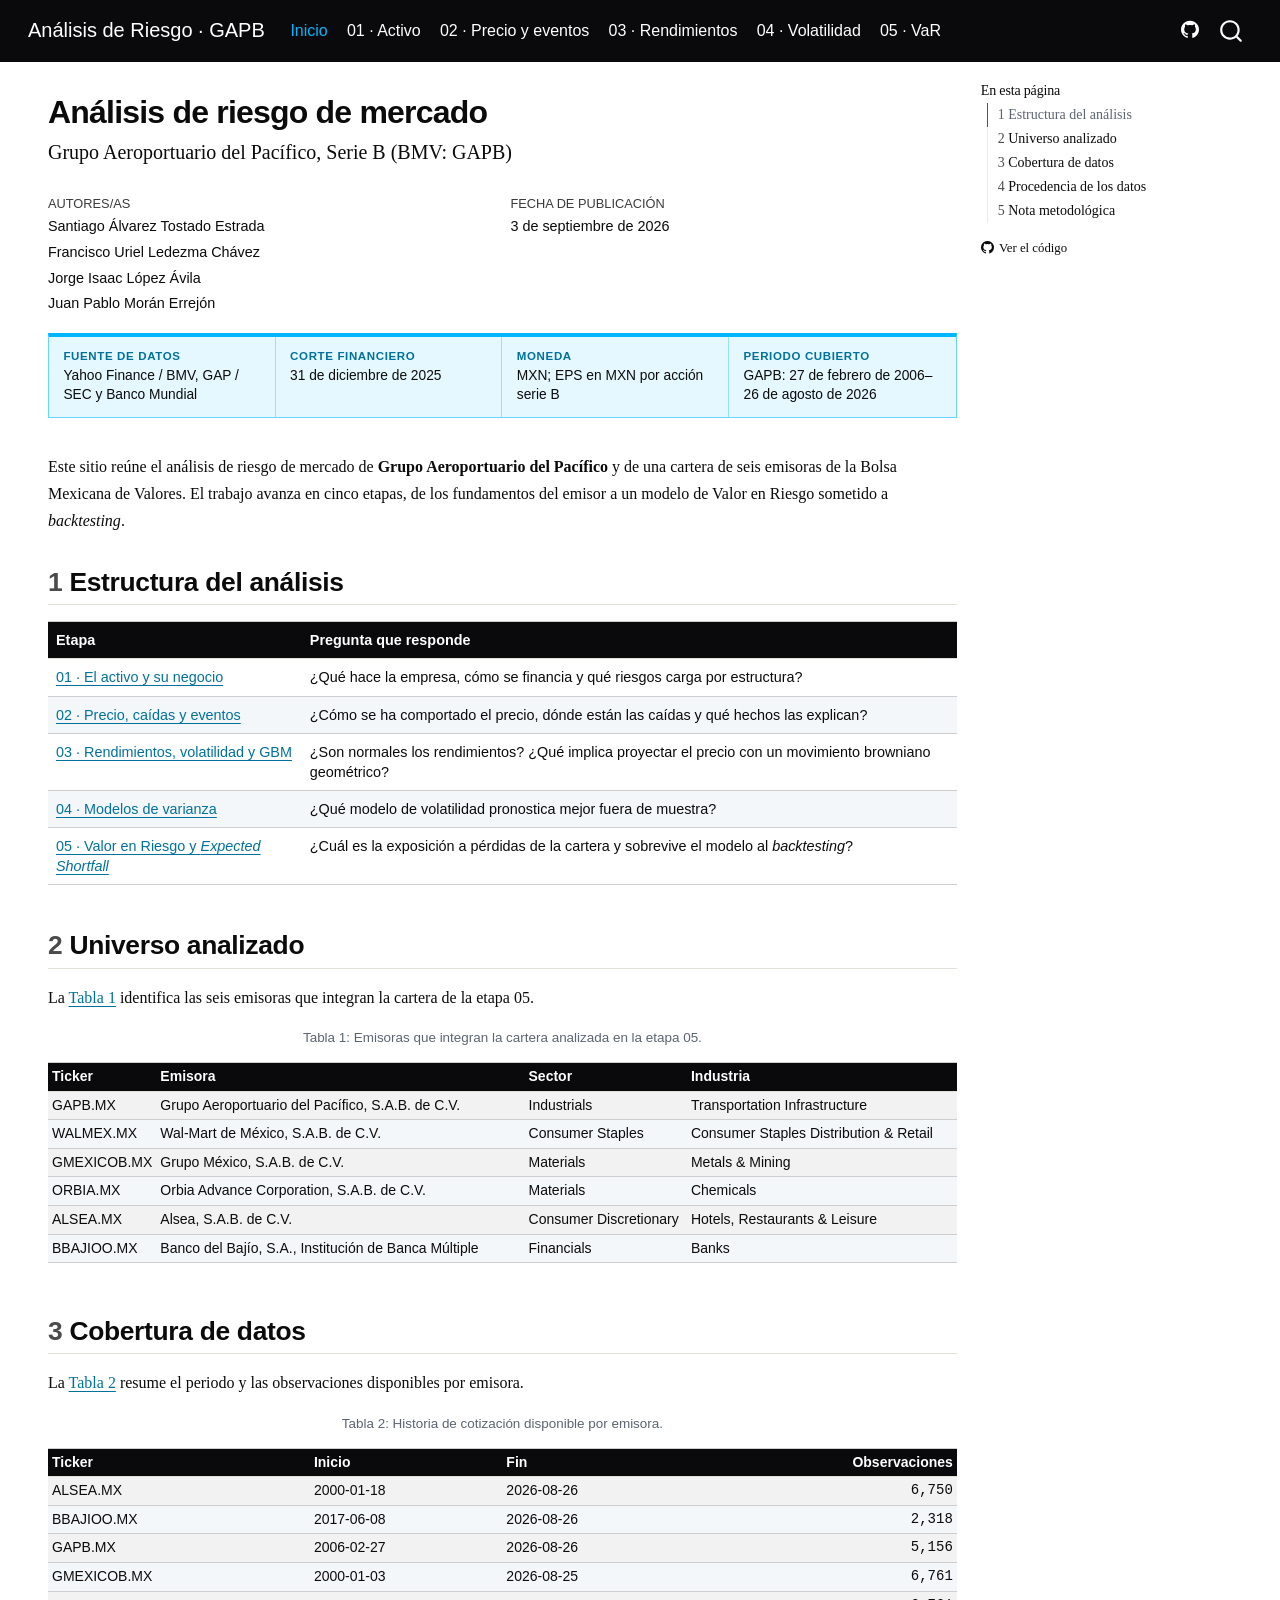
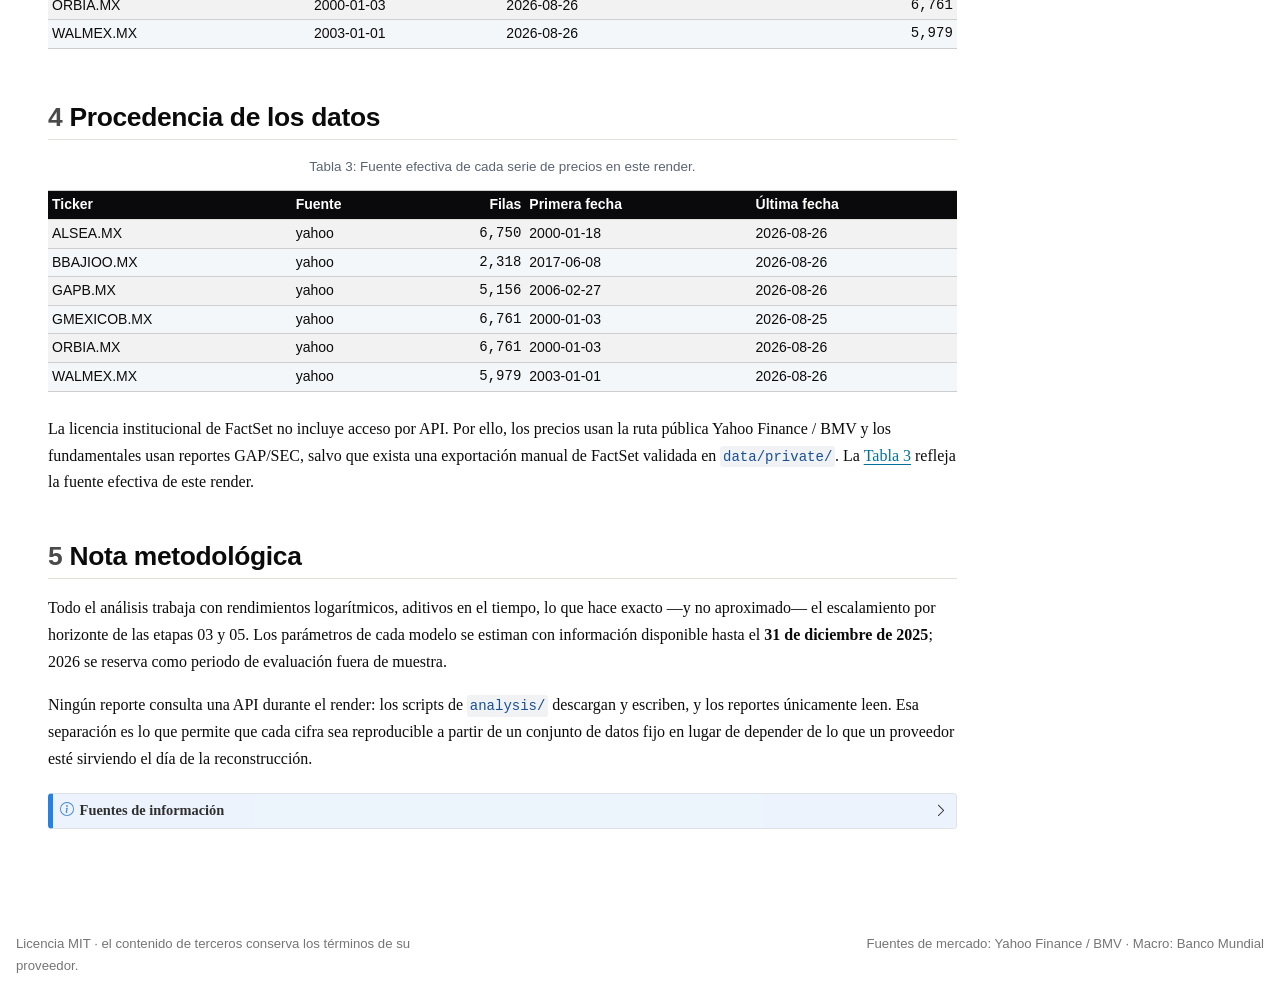
==== docs/index.html @ 193afcba "chore: rename the project to GAPB-Risk-Analysis The repository name Analisis-de-Riesgo is being hand" ====
<!DOCTYPE html>
<html xmlns="http://www.w3.org/1999/xhtml" lang="es" xml:lang="es"><head>

<meta charset="utf-8">
<meta name="generator" content="quarto-1.9.38">

<meta name="viewport" content="width=device-width, initial-scale=1.0, user-scalable=yes">

<meta name="author" content="Santiago Álvarez Tostado Estrada">
<meta name="author" content="Francisco Uriel Ledezma Chávez">
<meta name="author" content="Jorge Isaac López Ávila">
<meta name="author" content="Juan Pablo Morán Errejón">

<title>Análisis de Riesgo · GAPB</title>
<style>
/* Default styles provided by pandoc.
** See https://pandoc.org/MANUAL.html#variables-for-html for config info.
*/
code{white-space: pre-wrap;}
span.smallcaps{font-variant: small-caps;}
div.columns{display: flex; gap: min(4vw, 1.5em);}
div.column{flex: auto; overflow-x: auto;}
div.hanging-indent{margin-left: 1.5em; text-indent: -1.5em;}
ul.task-list{list-style: none;}
ul.task-list li input[type="checkbox"] {
  width: 0.8em;
  margin: 0 0.8em 0.2em -1em; /* quarto-specific, see https://github.com/quarto-dev/quarto-cli/issues/4556 */ 
  vertical-align: middle;
}
</style>


<script src="site_libs/quarto-nav/quarto-nav.js"></script>
<script src="site_libs/quarto-nav/headroom.min.js"></script>
<script src="site_libs/clipboard/clipboard.min.js"></script>
<script src="site_libs/quarto-search/autocomplete.umd.js"></script>
<script src="site_libs/quarto-search/fuse.min.js"></script>
<script src="site_libs/quarto-search/quarto-search.js"></script>
<meta name="quarto:offset" content="./">
<script src="site_libs/quarto-html/quarto.js" type="module"></script>
<script src="site_libs/quarto-html/tabsets/tabsets.js" type="module"></script>
<script src="site_libs/quarto-html/popper.min.js"></script>
<script src="site_libs/quarto-html/tippy.umd.min.js"></script>
<script src="site_libs/quarto-html/anchor.min.js"></script>
<link href="site_libs/quarto-html/tippy.css" rel="stylesheet">
<link href="site_libs/quarto-html/quarto-syntax-highlighting-1e796f7a7bf16e5eb5298f63857716ad.css" rel="stylesheet" id="quarto-text-highlighting-styles">
<script src="site_libs/bootstrap/bootstrap.min.js"></script>
<link href="site_libs/bootstrap/bootstrap-icons.css" rel="stylesheet">
<link href="site_libs/bootstrap/bootstrap-56c9fb2a36a481e37cf6329f2f24e7ca.min.css" rel="stylesheet" append-hash="true" id="quarto-bootstrap" data-mode="light">
<script id="quarto-search-options" type="application/json">{
  "location": "navbar",
  "copy-button": false,
  "collapse-after": 3,
  "panel-placement": "end",
  "type": "overlay",
  "limit": 50,
  "keyboard-shortcut": [
    "f",
    "/",
    "s"
  ],
  "show-item-context": false,
  "language": {
    "search-no-results-text": "No se han encontrado resultados",
    "search-matching-documents-text": "documentos encontrados",
    "search-copy-link-title": "Copiar el enlace en la búsqueda",
    "search-hide-matches-text": "Ocultar resultados adicionales",
    "search-more-match-text": "resultado adicional en este documento",
    "search-more-matches-text": "resultados adicionales en este documento",
    "search-clear-button-title": "Borrar",
    "search-text-placeholder": "",
    "search-detached-cancel-button-title": "Cancelar",
    "search-submit-button-title": "Enviar",
    "search-label": "Buscar"
  }
}</script>
<style>html{ scroll-behavior: smooth; }</style>


</head>

<body class="nav-fixed quarto-light">

<div id="quarto-search-results"></div>
  <header id="quarto-header" class="headroom fixed-top">
    <nav class="navbar navbar-expand-lg " data-bs-theme="dark">
      <div class="navbar-container container-fluid">
      <div class="navbar-brand-container mx-auto">
    <a class="navbar-brand" href="./index.html">
    <span class="navbar-title">Análisis de Riesgo · GAPB</span>
    </a>
  </div>
            <div id="quarto-search" class="" title="Buscar"></div>
          <button class="navbar-toggler" type="button" data-bs-toggle="collapse" data-bs-target="#navbarCollapse" aria-controls="navbarCollapse" role="menu" aria-expanded="false" aria-label="Navegación de palanca" onclick="if (window.quartoToggleHeadroom) { window.quartoToggleHeadroom(); }">
  <span class="navbar-toggler-icon"></span>
</button>
          <div class="collapse navbar-collapse" id="navbarCollapse">
            <ul class="navbar-nav navbar-nav-scroll me-auto">
  <li class="nav-item">
    <a class="nav-link active" href="./index.html" aria-current="page"> 
<span class="menu-text">Inicio</span></a>
  </li>  
  <li class="nav-item">
    <a class="nav-link" href="./01-asset-profile.html"> 
<span class="menu-text">01 · Activo</span></a>
  </li>  
  <li class="nav-item">
    <a class="nav-link" href="./02-price-history-events.html"> 
<span class="menu-text">02 · Precio y eventos</span></a>
  </li>  
  <li class="nav-item">
    <a class="nav-link" href="./03-returns-volatility-gbm.html"> 
<span class="menu-text">03 · Rendimientos</span></a>
  </li>  
  <li class="nav-item">
    <a class="nav-link" href="./04-variance-models.html"> 
<span class="menu-text">04 · Volatilidad</span></a>
  </li>  
  <li class="nav-item">
    <a class="nav-link" href="./05-value-at-risk.html"> 
<span class="menu-text">05 · VaR</span></a>
  </li>  
</ul>
            <ul class="navbar-nav navbar-nav-scroll ms-auto">
  <li class="nav-item compact">
    <a class="nav-link" href="https://github.com/Urielledezma/GAPB-Risk-Analysis"> <i class="bi bi-github" role="img" aria-label="Repositorio en GitHub">
</i> 
<span class="menu-text"></span></a>
  </li>  
</ul>
          </div> <!-- /navcollapse -->
            <div class="quarto-navbar-tools">
</div>
      </div> <!-- /container-fluid -->
    </nav>
</header>
<!-- content -->
<div id="quarto-content" class="quarto-container page-columns page-rows-contents page-layout-article page-navbar">
<!-- sidebar -->
<!-- margin-sidebar -->
    <div id="quarto-margin-sidebar" class="sidebar margin-sidebar">
        <nav id="TOC" role="doc-toc" class="toc-active">
    <h2 id="toc-title">En esta página</h2>
   
  <ul>
  <li><a href="#estructura-del-análisis" id="toc-estructura-del-análisis" class="nav-link active" data-scroll-target="#estructura-del-análisis"><span class="header-section-number">1</span> Estructura del análisis</a></li>
  <li><a href="#universo-analizado" id="toc-universo-analizado" class="nav-link" data-scroll-target="#universo-analizado"><span class="header-section-number">2</span> Universo analizado</a></li>
  <li><a href="#cobertura-de-datos" id="toc-cobertura-de-datos" class="nav-link" data-scroll-target="#cobertura-de-datos"><span class="header-section-number">3</span> Cobertura de datos</a></li>
  <li><a href="#procedencia-de-los-datos" id="toc-procedencia-de-los-datos" class="nav-link" data-scroll-target="#procedencia-de-los-datos"><span class="header-section-number">4</span> Procedencia de los datos</a></li>
  <li><a href="#nota-metodológica" id="toc-nota-metodológica" class="nav-link" data-scroll-target="#nota-metodológica"><span class="header-section-number">5</span> Nota metodológica</a></li>
  </ul>
<div class="toc-actions"><ul><li><a href="https://github.com/Urielledezma/GAPB-Risk-Analysis/blob/main/index.qmd" class="toc-action"><i class="bi bi-github"></i>Ver el código</a></li></ul></div></nav>
    </div>
<!-- main -->
<main class="content" id="quarto-document-content">

<header id="title-block-header" class="quarto-title-block default">
<div class="quarto-title">
<h1 class="title">Análisis de riesgo de mercado</h1>
<p class="subtitle lead">Grupo Aeroportuario del Pacífico, Serie B (BMV: GAPB)</p>
</div>



<div class="quarto-title-meta">

    <div>
    <div class="quarto-title-meta-heading">Autores/as</div>
    <div class="quarto-title-meta-contents">
             <p>Santiago Álvarez Tostado Estrada </p>
             <p>Francisco Uriel Ledezma Chávez </p>
             <p>Jorge Isaac López Ávila </p>
             <p>Juan Pablo Morán Errejón </p>
          </div>
  </div>
    
    <div>
    <div class="quarto-title-meta-heading">Fecha de publicación</div>
    <div class="quarto-title-meta-contents">
      <p class="date">3 de septiembre de 2026</p>
    </div>
  </div>
  
    
  </div>
  


</header>


<dl class="report-meta" aria-label="Ficha técnica del proyecto">
<div>
<dt>
Fuente de datos
</dt>
<dd>
Yahoo Finance / BMV, GAP / SEC y Banco Mundial
</dd>
</div>
<div>
<dt>
Corte financiero
</dt>
<dd>
31 de diciembre de 2025
</dd>
</div>
<div>
<dt>
Moneda
</dt>
<dd>
MXN; EPS en MXN por acción serie B
</dd>
</div>
<div>
<dt>
Periodo cubierto
</dt>
<dd>
GAPB: 27 de febrero de 2006–26 de agosto de 2026
</dd>
</div>
</dl>
<p>Este sitio reúne el análisis de riesgo de mercado de <strong>Grupo Aeroportuario del Pacífico</strong> y de una cartera de seis emisoras de la Bolsa Mexicana de Valores. El trabajo avanza en cinco etapas, de los fundamentos del emisor a un modelo de Valor en Riesgo sometido a <em>backtesting</em>.</p>
<section id="estructura-del-análisis" class="level2" data-number="1">
<h2 data-number="1" class="anchored" data-anchor-id="estructura-del-análisis"><span class="header-section-number">1</span> Estructura del análisis</h2>
<table class="caption-top table">
<thead>
<tr class="header">
<th>Etapa</th>
<th>Pregunta que responde</th>
</tr>
</thead>
<tbody>
<tr class="odd">
<td><a href="./01-asset-profile.html">01 · El activo y su negocio</a></td>
<td>¿Qué hace la empresa, cómo se financia y qué riesgos carga por estructura?</td>
</tr>
<tr class="even">
<td><a href="./02-price-history-events.html">02 · Precio, caídas y eventos</a></td>
<td>¿Cómo se ha comportado el precio, dónde están las caídas y qué hechos las explican?</td>
</tr>
<tr class="odd">
<td><a href="./03-returns-volatility-gbm.html">03 · Rendimientos, volatilidad y GBM</a></td>
<td>¿Son normales los rendimientos? ¿Qué implica proyectar el precio con un movimiento browniano geométrico?</td>
</tr>
<tr class="even">
<td><a href="./04-variance-models.html">04 · Modelos de varianza</a></td>
<td>¿Qué modelo de volatilidad pronostica mejor fuera de muestra?</td>
</tr>
<tr class="odd">
<td><a href="./05-value-at-risk.html">05 · Valor en Riesgo y <em>Expected Shortfall</em></a></td>
<td>¿Cuál es la exposición a pérdidas de la cartera y sobrevive el modelo al <em>backtesting</em>?</td>
</tr>
</tbody>
</table>
</section>
<section id="universo-analizado" class="level2" data-number="2">
<h2 data-number="2" class="anchored" data-anchor-id="universo-analizado"><span class="header-section-number">2</span> Universo analizado</h2>
<p>La <a href="#tbl-universe" class="quarto-xref">Tabla&nbsp;1</a> identifica las seis emisoras que integran la cartera de la etapa 05.</p>
<div class="cell" data-layout-align="center">
<div id="tbl-universe" class="cell quarto-float quarto-figure quarto-figure-center anchored" data-layout-align="center">
<figure class="quarto-float quarto-float-tbl figure">
<figcaption class="quarto-float-caption-top quarto-float-caption quarto-float-tbl" id="tbl-universe-caption-0ceaefa1-69ba-4598-a22c-09a6ac19f8ca">
Tabla&nbsp;1: Emisoras que integran la cartera analizada en la etapa 05.
</figcaption>
<div aria-describedby="tbl-universe-caption-0ceaefa1-69ba-4598-a22c-09a6ac19f8ca">
<div class="cell-output-display">
<table class="cell caption-top table table-sm table-striped small">
<colgroup>
<col style="width: 9%">
<col style="width: 41%">
<col style="width: 18%">
<col style="width: 30%">
</colgroup>
<thead>
<tr class="header">
<th style="text-align: left;">Ticker</th>
<th style="text-align: left;">Emisora</th>
<th style="text-align: left;">Sector</th>
<th style="text-align: left;">Industria</th>
</tr>
</thead>
<tbody>
<tr class="odd">
<td style="text-align: left;">GAPB.MX</td>
<td style="text-align: left;">Grupo Aeroportuario del Pacífico, S.A.B. de C.V.</td>
<td style="text-align: left;">Industrials</td>
<td style="text-align: left;">Transportation Infrastructure</td>
</tr>
<tr class="even">
<td style="text-align: left;">WALMEX.MX</td>
<td style="text-align: left;">Wal-Mart de México, S.A.B. de C.V.</td>
<td style="text-align: left;">Consumer Staples</td>
<td style="text-align: left;">Consumer Staples Distribution &amp; Retail</td>
</tr>
<tr class="odd">
<td style="text-align: left;">GMEXICOB.MX</td>
<td style="text-align: left;">Grupo México, S.A.B. de C.V.</td>
<td style="text-align: left;">Materials</td>
<td style="text-align: left;">Metals &amp; Mining</td>
</tr>
<tr class="even">
<td style="text-align: left;">ORBIA.MX</td>
<td style="text-align: left;">Orbia Advance Corporation, S.A.B. de C.V.</td>
<td style="text-align: left;">Materials</td>
<td style="text-align: left;">Chemicals</td>
</tr>
<tr class="odd">
<td style="text-align: left;">ALSEA.MX</td>
<td style="text-align: left;">Alsea, S.A.B. de C.V.</td>
<td style="text-align: left;">Consumer Discretionary</td>
<td style="text-align: left;">Hotels, Restaurants &amp; Leisure</td>
</tr>
<tr class="even">
<td style="text-align: left;">BBAJIOO.MX</td>
<td style="text-align: left;">Banco del Bajío, S.A., Institución de Banca Múltiple</td>
<td style="text-align: left;">Financials</td>
<td style="text-align: left;">Banks</td>
</tr>
</tbody>
</table>
</div>
</div>
</figure>
</div>
</div>
</section>
<section id="cobertura-de-datos" class="level2" data-number="3">
<h2 data-number="3" class="anchored" data-anchor-id="cobertura-de-datos"><span class="header-section-number">3</span> Cobertura de datos</h2>
<p>La <a href="#tbl-coverage" class="quarto-xref">Tabla&nbsp;2</a> resume el periodo y las observaciones disponibles por emisora.</p>
<div class="cell" data-layout-align="center">
<div id="tbl-coverage" class="cell quarto-float quarto-figure quarto-figure-center anchored" data-layout-align="center">
<figure class="quarto-float quarto-float-tbl figure">
<figcaption class="quarto-float-caption-top quarto-float-caption quarto-float-tbl" id="tbl-coverage-caption-0ceaefa1-69ba-4598-a22c-09a6ac19f8ca">
Tabla&nbsp;2: Historia de cotización disponible por emisora.
</figcaption>
<div aria-describedby="tbl-coverage-caption-0ceaefa1-69ba-4598-a22c-09a6ac19f8ca">
<div class="cell-output-display">
<table class="cell caption-top table table-sm table-striped small">
<thead>
<tr class="header">
<th style="text-align: left;">Ticker</th>
<th style="text-align: left;">Inicio</th>
<th style="text-align: left;">Fin</th>
<th style="text-align: right;">Observaciones</th>
</tr>
</thead>
<tbody>
<tr class="odd">
<td style="text-align: left;">ALSEA.MX</td>
<td style="text-align: left;">2000-01-18</td>
<td style="text-align: left;">2026-08-26</td>
<td style="text-align: right;">6,750</td>
</tr>
<tr class="even">
<td style="text-align: left;">BBAJIOO.MX</td>
<td style="text-align: left;">2017-06-08</td>
<td style="text-align: left;">2026-08-26</td>
<td style="text-align: right;">2,318</td>
</tr>
<tr class="odd">
<td style="text-align: left;">GAPB.MX</td>
<td style="text-align: left;">2006-02-27</td>
<td style="text-align: left;">2026-08-26</td>
<td style="text-align: right;">5,156</td>
</tr>
<tr class="even">
<td style="text-align: left;">GMEXICOB.MX</td>
<td style="text-align: left;">2000-01-03</td>
<td style="text-align: left;">2026-08-25</td>
<td style="text-align: right;">6,761</td>
</tr>
<tr class="odd">
<td style="text-align: left;">ORBIA.MX</td>
<td style="text-align: left;">2000-01-03</td>
<td style="text-align: left;">2026-08-26</td>
<td style="text-align: right;">6,761</td>
</tr>
<tr class="even">
<td style="text-align: left;">WALMEX.MX</td>
<td style="text-align: left;">2003-01-01</td>
<td style="text-align: left;">2026-08-26</td>
<td style="text-align: right;">5,979</td>
</tr>
</tbody>
</table>
</div>
</div>
</figure>
</div>
</div>
</section>
<section id="procedencia-de-los-datos" class="level2" data-number="4">
<h2 data-number="4" class="anchored" data-anchor-id="procedencia-de-los-datos"><span class="header-section-number">4</span> Procedencia de los datos</h2>
<div class="cell" data-layout-align="center">
<div id="tbl-provenance" class="cell quarto-float quarto-figure quarto-figure-center anchored" data-layout-align="center">
<figure class="quarto-float quarto-float-tbl figure">
<figcaption class="quarto-float-caption-top quarto-float-caption quarto-float-tbl" id="tbl-provenance-caption-0ceaefa1-69ba-4598-a22c-09a6ac19f8ca">
Tabla&nbsp;3: Fuente efectiva de cada serie de precios en este render.
</figcaption>
<div aria-describedby="tbl-provenance-caption-0ceaefa1-69ba-4598-a22c-09a6ac19f8ca">
<div class="cell-output-display">
<table class="cell caption-top table table-sm table-striped small">
<thead>
<tr class="header">
<th style="text-align: left;">Ticker</th>
<th style="text-align: left;">Fuente</th>
<th style="text-align: right;">Filas</th>
<th style="text-align: left;">Primera fecha</th>
<th style="text-align: left;">Última fecha</th>
</tr>
</thead>
<tbody>
<tr class="odd">
<td style="text-align: left;">ALSEA.MX</td>
<td style="text-align: left;">yahoo</td>
<td style="text-align: right;">6,750</td>
<td style="text-align: left;">2000-01-18</td>
<td style="text-align: left;">2026-08-26</td>
</tr>
<tr class="even">
<td style="text-align: left;">BBAJIOO.MX</td>
<td style="text-align: left;">yahoo</td>
<td style="text-align: right;">2,318</td>
<td style="text-align: left;">2017-06-08</td>
<td style="text-align: left;">2026-08-26</td>
</tr>
<tr class="odd">
<td style="text-align: left;">GAPB.MX</td>
<td style="text-align: left;">yahoo</td>
<td style="text-align: right;">5,156</td>
<td style="text-align: left;">2006-02-27</td>
<td style="text-align: left;">2026-08-26</td>
</tr>
<tr class="even">
<td style="text-align: left;">GMEXICOB.MX</td>
<td style="text-align: left;">yahoo</td>
<td style="text-align: right;">6,761</td>
<td style="text-align: left;">2000-01-03</td>
<td style="text-align: left;">2026-08-25</td>
</tr>
<tr class="odd">
<td style="text-align: left;">ORBIA.MX</td>
<td style="text-align: left;">yahoo</td>
<td style="text-align: right;">6,761</td>
<td style="text-align: left;">2000-01-03</td>
<td style="text-align: left;">2026-08-26</td>
</tr>
<tr class="even">
<td style="text-align: left;">WALMEX.MX</td>
<td style="text-align: left;">yahoo</td>
<td style="text-align: right;">5,979</td>
<td style="text-align: left;">2003-01-01</td>
<td style="text-align: left;">2026-08-26</td>
</tr>
</tbody>
</table>
</div>
</div>
</figure>
</div>
</div>
<p>La licencia institucional de FactSet no incluye acceso por API. Por ello, los precios usan la ruta pública Yahoo Finance / BMV y los fundamentales usan reportes GAP/SEC, salvo que exista una exportación manual de FactSet validada en <code>data/private/</code>. La <a href="#tbl-provenance" class="quarto-xref">Tabla&nbsp;3</a> refleja la fuente efectiva de este render.</p>
</section>
<section id="nota-metodológica" class="level2" data-number="5">
<h2 data-number="5" class="anchored" data-anchor-id="nota-metodológica"><span class="header-section-number">5</span> Nota metodológica</h2>
<p>Todo el análisis trabaja con rendimientos logarítmicos, aditivos en el tiempo, lo que hace exacto —y no aproximado— el escalamiento por horizonte de las etapas 03 y 05. Los parámetros de cada modelo se estiman con información disponible hasta el <strong>31 de diciembre de 2025</strong>; 2026 se reserva como periodo de evaluación fuera de muestra.</p>
<p>Ningún reporte consulta una API durante el render: los scripts de <code>analysis/</code> descargan y escriben, y los reportes únicamente leen. Esa separación es lo que permite que cada cifra sea reproducible a partir de un conjunto de datos fijo en lugar de depender de lo que un proveedor esté sirviendo el día de la reconstrucción.</p>
<div class="callout callout-style-default callout-note callout-titled">
<div class="callout-header d-flex align-content-center collapsed" data-bs-toggle="collapse" data-bs-target=".callout-1-contents" aria-controls="callout-1" aria-expanded="false" aria-label="Toggle callout">
<div class="callout-icon-container">
<i class="callout-icon"></i>
</div>
<div class="callout-title-container flex-fill">
<span class="screen-reader-only">Nota</span>Fuentes de información
</div>
<div class="callout-btn-toggle d-inline-block border-0 py-1 ps-1 pe-0 float-end"><i class="callout-toggle"></i></div>
</div>
<div id="callout-1" class="callout-1-contents callout-collapse collapse">
<div class="callout-body-container callout-body">
<p>Precios diarios y volumen: Yahoo Finance / Bolsa Mexicana de Valores. Fundamentales corporativos: reportes de GAP ante la SEC, con FactSet como sobrescritura manual licenciada cuando esté disponible. Crecimiento anual del PIB real de México: Banco Mundial.</p>
</div>
</div>
</div>


</section>

</main> <!-- /main -->
<script id="quarto-html-after-body" type="application/javascript">
  window.document.addEventListener("DOMContentLoaded", function (event) {
    const icon = "";
    const anchorJS = new window.AnchorJS();
    anchorJS.options = {
      placement: 'right',
      icon: icon
    };
    anchorJS.add('.anchored');
    const isCodeAnnotation = (el) => {
      for (const clz of el.classList) {
        if (clz.startsWith('code-annotation-')) {                     
          return true;
        }
      }
      return false;
    }
    const onCopySuccess = function(e) {
      // button target
      const button = e.trigger;
      // don't keep focus
      button.blur();
      // flash "checked"
      button.classList.add('code-copy-button-checked');
      var currentTitle = button.getAttribute("title");
      button.setAttribute("title", "Copiado");
      let tooltip;
      if (window.bootstrap) {
        button.setAttribute("data-bs-toggle", "tooltip");
        button.setAttribute("data-bs-placement", "left");
        button.setAttribute("data-bs-title", "Copiado");
        tooltip = new bootstrap.Tooltip(button, 
          { trigger: "manual", 
            customClass: "code-copy-button-tooltip",
            offset: [0, -8]});
        tooltip.show();    
      }
      setTimeout(function() {
        if (tooltip) {
          tooltip.hide();
          button.removeAttribute("data-bs-title");
          button.removeAttribute("data-bs-toggle");
          button.removeAttribute("data-bs-placement");
        }
        button.setAttribute("title", currentTitle);
        button.classList.remove('code-copy-button-checked');
      }, 1000);
      // clear code selection
      e.clearSelection();
    }
    const getTextToCopy = function(trigger) {
      const outerScaffold = trigger.parentElement.cloneNode(true);
      const codeEl = outerScaffold.querySelector('code');
      for (const childEl of codeEl.children) {
        if (isCodeAnnotation(childEl)) {
          childEl.remove();
        }
      }
      return codeEl.innerText;
    }
    const clipboard = new window.ClipboardJS('.code-copy-button:not([data-in-quarto-modal])', {
      text: getTextToCopy
    });
    clipboard.on('success', onCopySuccess);
    if (window.document.getElementById('quarto-embedded-source-code-modal')) {
      const clipboardModal = new window.ClipboardJS('.code-copy-button[data-in-quarto-modal]', {
        text: getTextToCopy,
        container: window.document.getElementById('quarto-embedded-source-code-modal')
      });
      clipboardModal.on('success', onCopySuccess);
    }
      var localhostRegex = new RegExp(/^(?:http|https):\/\/localhost\:?[0-9]*\//);
      var mailtoRegex = new RegExp(/^mailto:/);
        var filterRegex = new RegExp('/' + window.location.host + '/');
      var isInternal = (href) => {
          return filterRegex.test(href) || localhostRegex.test(href) || mailtoRegex.test(href);
      }
      // Inspect non-navigation links and adorn them if external
     var links = window.document.querySelectorAll('a[href]:not(.nav-link):not(.navbar-brand):not(.toc-action):not(.sidebar-link):not(.sidebar-item-toggle):not(.pagination-link):not(.no-external):not([aria-hidden]):not(.dropdown-item):not(.quarto-navigation-tool):not(.about-link)');
      for (var i=0; i<links.length; i++) {
        const link = links[i];
        if (!isInternal(link.href)) {
          // undo the damage that might have been done by quarto-nav.js in the case of
          // links that we want to consider external
          if (link.dataset.originalHref !== undefined) {
            link.href = link.dataset.originalHref;
          }
            // target, if specified
            link.setAttribute("target", "_blank");
            if (link.getAttribute("rel") === null) {
              link.setAttribute("rel", "noopener");
            }
        }
      }
    function tippyHover(el, contentFn, onTriggerFn, onUntriggerFn) {
      const config = {
        allowHTML: true,
        maxWidth: 500,
        delay: 100,
        arrow: false,
        appendTo: function(el) {
            return el.parentElement;
        },
        interactive: true,
        interactiveBorder: 10,
        theme: 'quarto',
        placement: 'bottom-start',
      };
      if (contentFn) {
        config.content = contentFn;
      }
      if (onTriggerFn) {
        config.onTrigger = onTriggerFn;
      }
      if (onUntriggerFn) {
        config.onUntrigger = onUntriggerFn;
      }
      window.tippy(el, config); 
    }
    const noterefs = window.document.querySelectorAll('a[role="doc-noteref"]');
    for (var i=0; i<noterefs.length; i++) {
      const ref = noterefs[i];
      tippyHover(ref, function() {
        // use id or data attribute instead here
        let href = ref.getAttribute('data-footnote-href') || ref.getAttribute('href');
        try { href = new URL(href).hash; } catch {}
        const id = href.replace(/^#\/?/, "");
        const note = window.document.getElementById(id);
        if (note) {
          return note.innerHTML;
        } else {
          return "";
        }
      });
    }
    const xrefs = window.document.querySelectorAll('a.quarto-xref');
    const processXRef = (id, note) => {
      // Strip column container classes
      const stripColumnClz = (el) => {
        el.classList.remove("page-full", "page-columns");
        if (el.children) {
          for (const child of el.children) {
            stripColumnClz(child);
          }
        }
      }
      stripColumnClz(note)
      if (id === null || id.startsWith('sec-')) {
        // Special case sections, only their first couple elements
        const container = document.createElement("div");
        if (note.children && note.children.length > 2) {
          container.appendChild(note.children[0].cloneNode(true));
          for (let i = 1; i < note.children.length; i++) {
            const child = note.children[i];
            if (child.tagName === "P" && child.innerText === "") {
              continue;
            } else {
              container.appendChild(child.cloneNode(true));
              break;
            }
          }
          if (window.Quarto?.typesetMath) {
            window.Quarto.typesetMath(container);
          }
          return container.innerHTML
        } else {
          if (window.Quarto?.typesetMath) {
            window.Quarto.typesetMath(note);
          }
          return note.innerHTML;
        }
      } else {
        // Remove any anchor links if they are present
        const anchorLink = note.querySelector('a.anchorjs-link');
        if (anchorLink) {
          anchorLink.remove();
        }
        if (window.Quarto?.typesetMath) {
          window.Quarto.typesetMath(note);
        }
        if (note.classList.contains("callout")) {
          return note.outerHTML;
        } else {
          return note.innerHTML;
        }
      }
    }
    for (var i=0; i<xrefs.length; i++) {
      const xref = xrefs[i];
      tippyHover(xref, undefined, function(instance) {
        instance.disable();
        let url = xref.getAttribute('href');
        let hash = undefined; 
        if (url.startsWith('#')) {
          hash = url;
        } else {
          try { hash = new URL(url).hash; } catch {}
        }
        if (hash) {
          const id = hash.replace(/^#\/?/, "");
          const note = window.document.getElementById(id);
          if (note !== null) {
            try {
              const html = processXRef(id, note.cloneNode(true));
              instance.setContent(html);
            } finally {
              instance.enable();
              instance.show();
            }
          } else {
            // See if we can fetch this
            fetch(url.split('#')[0])
            .then(res => res.text())
            .then(html => {
              const parser = new DOMParser();
              const htmlDoc = parser.parseFromString(html, "text/html");
              const note = htmlDoc.getElementById(id);
              if (note !== null) {
                const html = processXRef(id, note);
                instance.setContent(html);
              } 
            }).finally(() => {
              instance.enable();
              instance.show();
            });
          }
        } else {
          // See if we can fetch a full url (with no hash to target)
          // This is a special case and we should probably do some content thinning / targeting
          fetch(url)
          .then(res => res.text())
          .then(html => {
            const parser = new DOMParser();
            const htmlDoc = parser.parseFromString(html, "text/html");
            const note = htmlDoc.querySelector('main.content');
            if (note !== null) {
              // This should only happen for chapter cross references
              // (since there is no id in the URL)
              // remove the first header
              if (note.children.length > 0 && note.children[0].tagName === "HEADER") {
                note.children[0].remove();
              }
              const html = processXRef(null, note);
              instance.setContent(html);
            } 
          }).finally(() => {
            instance.enable();
            instance.show();
          });
        }
      }, function(instance) {
      });
    }
        let selectedAnnoteEl;
        const selectorForAnnotation = ( cell, annotation) => {
          let cellAttr = 'data-code-cell="' + cell + '"';
          let lineAttr = 'data-code-annotation="' +  annotation + '"';
          const selector = 'span[' + cellAttr + '][' + lineAttr + ']';
          return selector;
        }
        const selectCodeLines = (annoteEl) => {
          const doc = window.document;
          const targetCell = annoteEl.getAttribute("data-target-cell");
          const targetAnnotation = annoteEl.getAttribute("data-target-annotation");
          const annoteSpan = window.document.querySelector(selectorForAnnotation(targetCell, targetAnnotation));
          const lines = annoteSpan.getAttribute("data-code-lines").split(",");
          const lineIds = lines.map((line) => {
            return targetCell + "-" + line;
          })
          let top = null;
          let height = null;
          let parent = null;
          if (lineIds.length > 0) {
              //compute the position of the single el (top and bottom and make a div)
              const el = window.document.getElementById(lineIds[0]);
              top = el.offsetTop;
              height = el.offsetHeight;
              parent = el.parentElement.parentElement;
            if (lineIds.length > 1) {
              const lastEl = window.document.getElementById(lineIds[lineIds.length - 1]);
              const bottom = lastEl.offsetTop + lastEl.offsetHeight;
              height = bottom - top;
            }
            if (top !== null && height !== null && parent !== null) {
              // cook up a div (if necessary) and position it 
              let div = window.document.getElementById("code-annotation-line-highlight");
              if (div === null) {
                div = window.document.createElement("div");
                div.setAttribute("id", "code-annotation-line-highlight");
                div.style.position = 'absolute';
                parent.appendChild(div);
              }
              div.style.top = top - 2 + "px";
              div.style.height = height + 4 + "px";
              div.style.left = 0;
              let gutterDiv = window.document.getElementById("code-annotation-line-highlight-gutter");
              if (gutterDiv === null) {
                gutterDiv = window.document.createElement("div");
                gutterDiv.setAttribute("id", "code-annotation-line-highlight-gutter");
                gutterDiv.style.position = 'absolute';
                const codeCell = window.document.getElementById(targetCell);
                const gutter = codeCell.querySelector('.code-annotation-gutter');
                gutter.appendChild(gutterDiv);
              }
              gutterDiv.style.top = top - 2 + "px";
              gutterDiv.style.height = height + 4 + "px";
            }
            selectedAnnoteEl = annoteEl;
          }
        };
        const unselectCodeLines = () => {
          const elementsIds = ["code-annotation-line-highlight", "code-annotation-line-highlight-gutter"];
          elementsIds.forEach((elId) => {
            const div = window.document.getElementById(elId);
            if (div) {
              div.remove();
            }
          });
          selectedAnnoteEl = undefined;
        };
          // Handle positioning of the toggle
      window.addEventListener(
        "resize",
        throttle(() => {
          elRect = undefined;
          if (selectedAnnoteEl) {
            selectCodeLines(selectedAnnoteEl);
          }
        }, 10)
      );
      function throttle(fn, ms) {
      let throttle = false;
      let timer;
        return (...args) => {
          if(!throttle) { // first call gets through
              fn.apply(this, args);
              throttle = true;
          } else { // all the others get throttled
              if(timer) clearTimeout(timer); // cancel #2
              timer = setTimeout(() => {
                fn.apply(this, args);
                timer = throttle = false;
              }, ms);
          }
        };
      }
        // Attach click handler to the DT
        const annoteDls = window.document.querySelectorAll('dt[data-target-cell]');
        for (const annoteDlNode of annoteDls) {
          annoteDlNode.addEventListener('click', (event) => {
            const clickedEl = event.target;
            if (clickedEl !== selectedAnnoteEl) {
              unselectCodeLines();
              const activeEl = window.document.querySelector('dt[data-target-cell].code-annotation-active');
              if (activeEl) {
                activeEl.classList.remove('code-annotation-active');
              }
              selectCodeLines(clickedEl);
              clickedEl.classList.add('code-annotation-active');
            } else {
              // Unselect the line
              unselectCodeLines();
              clickedEl.classList.remove('code-annotation-active');
            }
          });
        }
    const findCites = (el) => {
      const parentEl = el.parentElement;
      if (parentEl) {
        const cites = parentEl.dataset.cites;
        if (cites) {
          return {
            el,
            cites: cites.split(' ')
          };
        } else {
          return findCites(el.parentElement)
        }
      } else {
        return undefined;
      }
    };
    var bibliorefs = window.document.querySelectorAll('a[role="doc-biblioref"]');
    for (var i=0; i<bibliorefs.length; i++) {
      const ref = bibliorefs[i];
      const citeInfo = findCites(ref);
      if (citeInfo) {
        tippyHover(citeInfo.el, function() {
          var popup = window.document.createElement('div');
          citeInfo.cites.forEach(function(cite) {
            var citeDiv = window.document.createElement('div');
            citeDiv.classList.add('hanging-indent');
            citeDiv.classList.add('csl-entry');
            var biblioDiv = window.document.getElementById('ref-' + cite);
            if (biblioDiv) {
              citeDiv.innerHTML = biblioDiv.innerHTML;
            }
            popup.appendChild(citeDiv);
          });
          return popup.innerHTML;
        });
      }
    }
  });
  </script>
</div> <!-- /content -->
<footer class="footer">
  <div class="nav-footer">
    <div class="nav-footer-left">
<p>Licencia MIT · el contenido de terceros conserva los términos de su proveedor.</p>
</div>   
    <div class="nav-footer-center">
      &nbsp;
    <div class="toc-actions d-sm-block d-md-none"><ul><li><a href="https://github.com/Urielledezma/GAPB-Risk-Analysis/blob/main/index.qmd" class="toc-action"><i class="bi bi-github"></i>Ver el código</a></li></ul></div></div>
    <div class="nav-footer-right">
<p>Fuentes de mercado: Yahoo Finance / BMV · Macro: Banco Mundial</p>
</div>
  </div>
</footer>




<script src="site_libs/quarto-html/zenscroll-min.js"></script>
</body></html>
---- docs/site_libs/quarto-html/tippy.css ----
.tippy-box[data-animation=fade][data-state=hidden]{opacity:0}[data-tippy-root]{max-width:calc(100vw - 10px)}.tippy-box{position:relative;background-color:#333;color:#fff;border-radius:4px;font-size:14px;line-height:1.4;white-space:normal;outline:0;transition-property:transform,visibility,opacity}.tippy-box[data-placement^=top]>.tippy-arrow{bottom:0}.tippy-box[data-placement^=top]>.tippy-arrow:before{bottom:-7px;left:0;border-width:8px 8px 0;border-top-color:initial;transform-origin:center top}.tippy-box[data-placement^=bottom]>.tippy-arrow{top:0}.tippy-box[data-placement^=bottom]>.tippy-arrow:before{top:-7px;left:0;border-width:0 8px 8px;border-bottom-color:initial;transform-origin:center bottom}.tippy-box[data-placement^=left]>.tippy-arrow{right:0}.tippy-box[data-placement^=left]>.tippy-arrow:before{border-width:8px 0 8px 8px;border-left-color:initial;right:-7px;transform-origin:center left}.tippy-box[data-placement^=right]>.tippy-arrow{left:0}.tippy-box[data-placement^=right]>.tippy-arrow:before{left:-7px;border-width:8px 8px 8px 0;border-right-color:initial;transform-origin:center right}.tippy-box[data-inertia][data-state=visible]{transition-timing-function:cubic-bezier(.54,1.5,.38,1.11)}.tippy-arrow{width:16px;height:16px;color:#333}.tippy-arrow:before{content:"";position:absolute;border-color:transparent;border-style:solid}.tippy-content{position:relative;padding:5px 9px;z-index:1}
---- docs/site_libs/quarto-html/quarto-syntax-highlighting-1e796f7a7bf16e5eb5298f63857716ad.css ----
/* quarto syntax highlight colors */
:root {
  --quarto-hl-ot-color: #003B4F;
  --quarto-hl-at-color: #657422;
  --quarto-hl-ss-color: #20794D;
  --quarto-hl-an-color: #5E5E5E;
  --quarto-hl-fu-color: #4758AB;
  --quarto-hl-st-color: #20794D;
  --quarto-hl-cf-color: #003B4F;
  --quarto-hl-op-color: #5E5E5E;
  --quarto-hl-er-color: #AD0000;
  --quarto-hl-bn-color: #AD0000;
  --quarto-hl-al-color: #AD0000;
  --quarto-hl-va-color: #111111;
  --quarto-hl-bu-color: inherit;
  --quarto-hl-ex-color: inherit;
  --quarto-hl-pp-color: #AD0000;
  --quarto-hl-in-color: #5E5E5E;
  --quarto-hl-vs-color: #20794D;
  --quarto-hl-wa-color: #5E5E5E;
  --quarto-hl-do-color: #5E5E5E;
  --quarto-hl-im-color: #00769E;
  --quarto-hl-ch-color: #20794D;
  --quarto-hl-dt-color: #AD0000;
  --quarto-hl-fl-color: #AD0000;
  --quarto-hl-co-color: #5E5E5E;
  --quarto-hl-cv-color: #5E5E5E;
  --quarto-hl-cn-color: #8f5902;
  --quarto-hl-sc-color: #5E5E5E;
  --quarto-hl-dv-color: #AD0000;
  --quarto-hl-kw-color: #003B4F;
}

/* other quarto variables */
:root {
  --quarto-font-monospace: "IBM Plex Mono", ui-monospace, SFMono-Regular, "Cascadia Mono", Consolas, monospace;
}

/* syntax highlight based on Pandoc's rules */
pre > code.sourceCode > span {
  color: #003B4F;
}

code.sourceCode > span {
  color: #003B4F;
}

div.sourceCode,
div.sourceCode pre.sourceCode {
  color: #003B4F;
}

/* Normal */
code span {
  color: #003B4F;
}

/* Alert */
code span.al {
  color: #AD0000;
  font-style: inherit;
}

/* Annotation */
code span.an {
  color: #5E5E5E;
  font-style: inherit;
}

/* Attribute */
code span.at {
  color: #657422;
  font-style: inherit;
}

/* BaseN */
code span.bn {
  color: #AD0000;
  font-style: inherit;
}

/* BuiltIn */
code span.bu {
  font-style: inherit;
}

/* ControlFlow */
code span.cf {
  color: #003B4F;
  font-weight: bold;
  font-style: inherit;
}

/* Char */
code span.ch {
  color: #20794D;
  font-style: inherit;
}

/* Constant */
code span.cn {
  color: #8f5902;
  font-style: inherit;
}

/* Comment */
code span.co {
  color: #5E5E5E;
  font-style: inherit;
}

/* CommentVar */
code span.cv {
  color: #5E5E5E;
  font-style: italic;
}

/* Documentation */
code span.do {
  color: #5E5E5E;
  font-style: italic;
}

/* DataType */
code span.dt {
  color: #AD0000;
  font-style: inherit;
}

/* DecVal */
code span.dv {
  color: #AD0000;
  font-style: inherit;
}

/* Error */
code span.er {
  color: #AD0000;
  font-style: inherit;
}

/* Extension */
code span.ex {
  font-style: inherit;
}

/* Float */
code span.fl {
  color: #AD0000;
  font-style: inherit;
}

/* Function */
code span.fu {
  color: #4758AB;
  font-style: inherit;
}

/* Import */
code span.im {
  color: #00769E;
  font-style: inherit;
}

/* Information */
code span.in {
  color: #5E5E5E;
  font-style: inherit;
}

/* Keyword */
code span.kw {
  color: #003B4F;
  font-weight: bold;
  font-style: inherit;
}

/* Operator */
code span.op {
  color: #5E5E5E;
  font-style: inherit;
}

/* Other */
code span.ot {
  color: #003B4F;
  font-style: inherit;
}

/* Preprocessor */
code span.pp {
  color: #AD0000;
  font-style: inherit;
}

/* SpecialChar */
code span.sc {
  color: #5E5E5E;
  font-style: inherit;
}

/* SpecialString */
code span.ss {
  color: #20794D;
  font-style: inherit;
}

/* String */
code span.st {
  color: #20794D;
  font-style: inherit;
}

/* Variable */
code span.va {
  color: #111111;
  font-style: inherit;
}

/* VerbatimString */
code span.vs {
  color: #20794D;
  font-style: inherit;
}

/* Warning */
code span.wa {
  color: #5E5E5E;
  font-style: italic;
}

.prevent-inlining {
  content: "</";
}

/*# sourceMappingURL=be6bae50e7214b4cbfc6e2c916a75913.css.map */
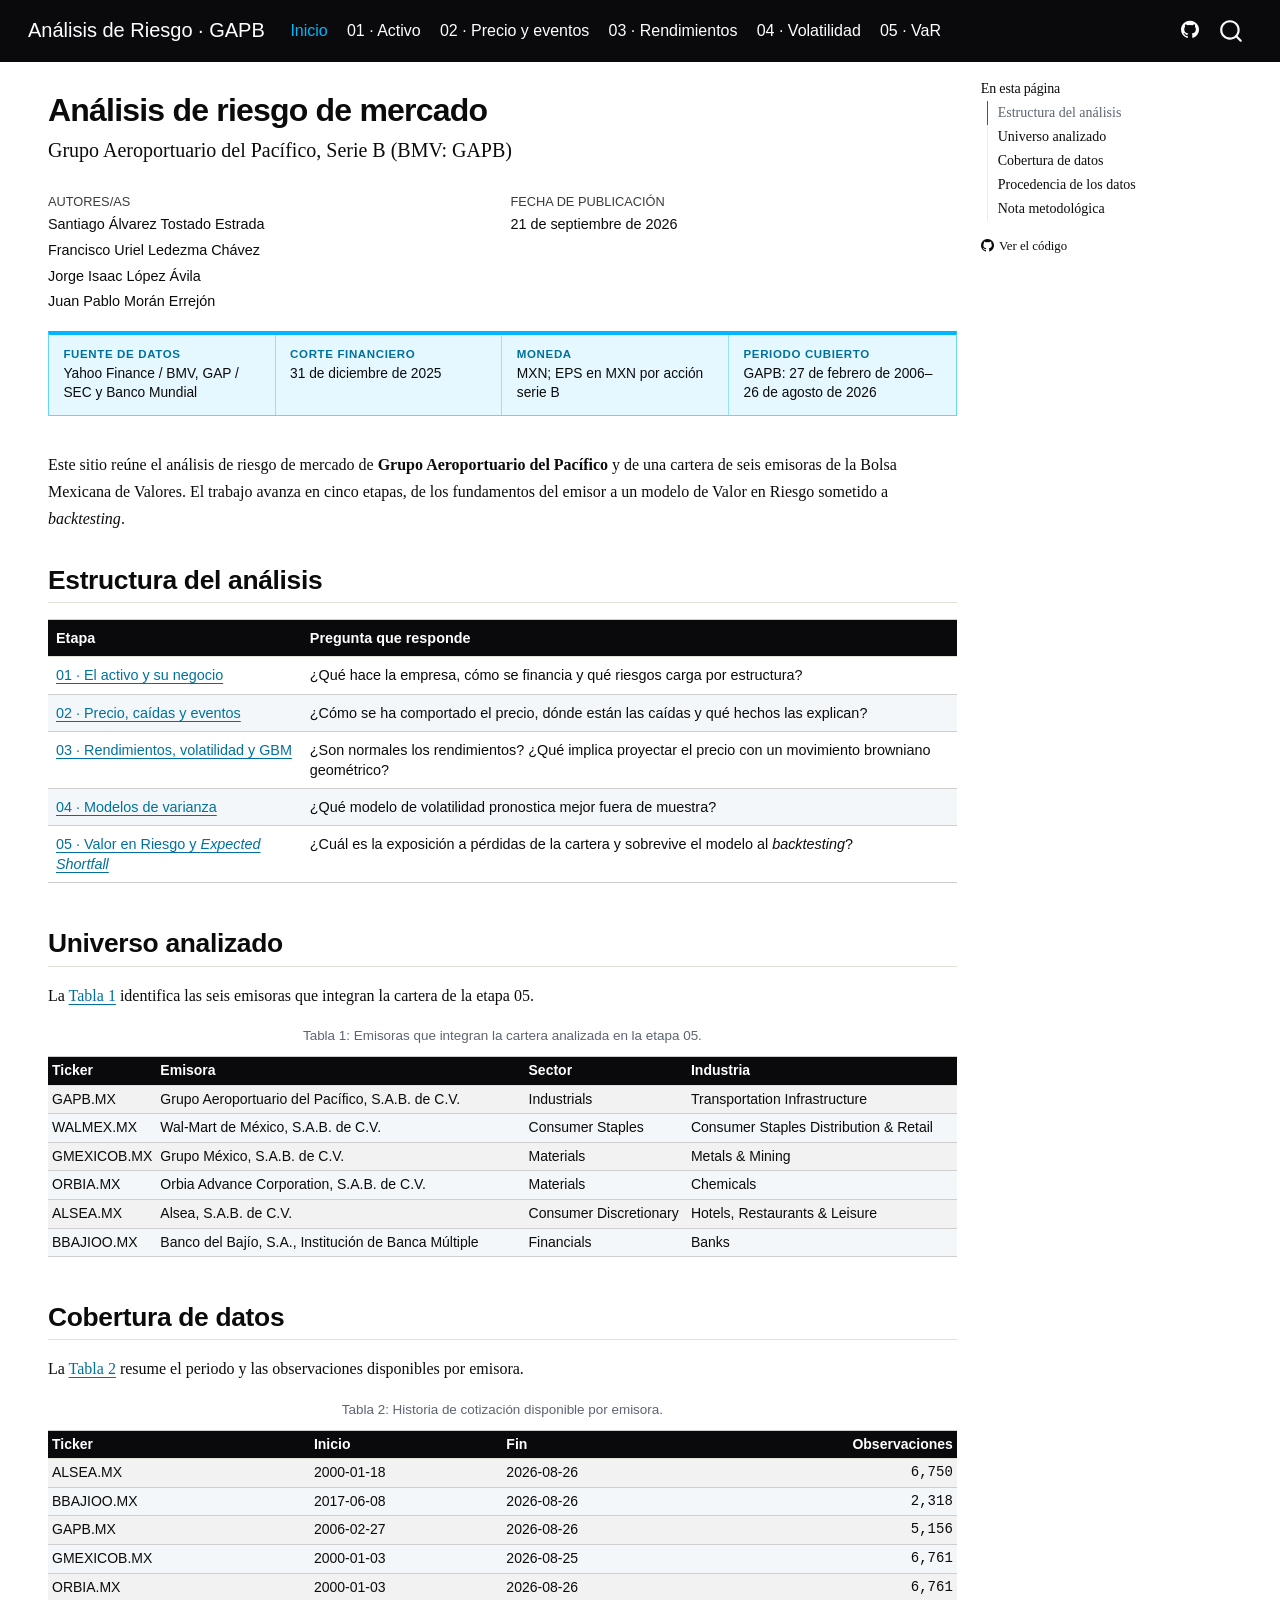
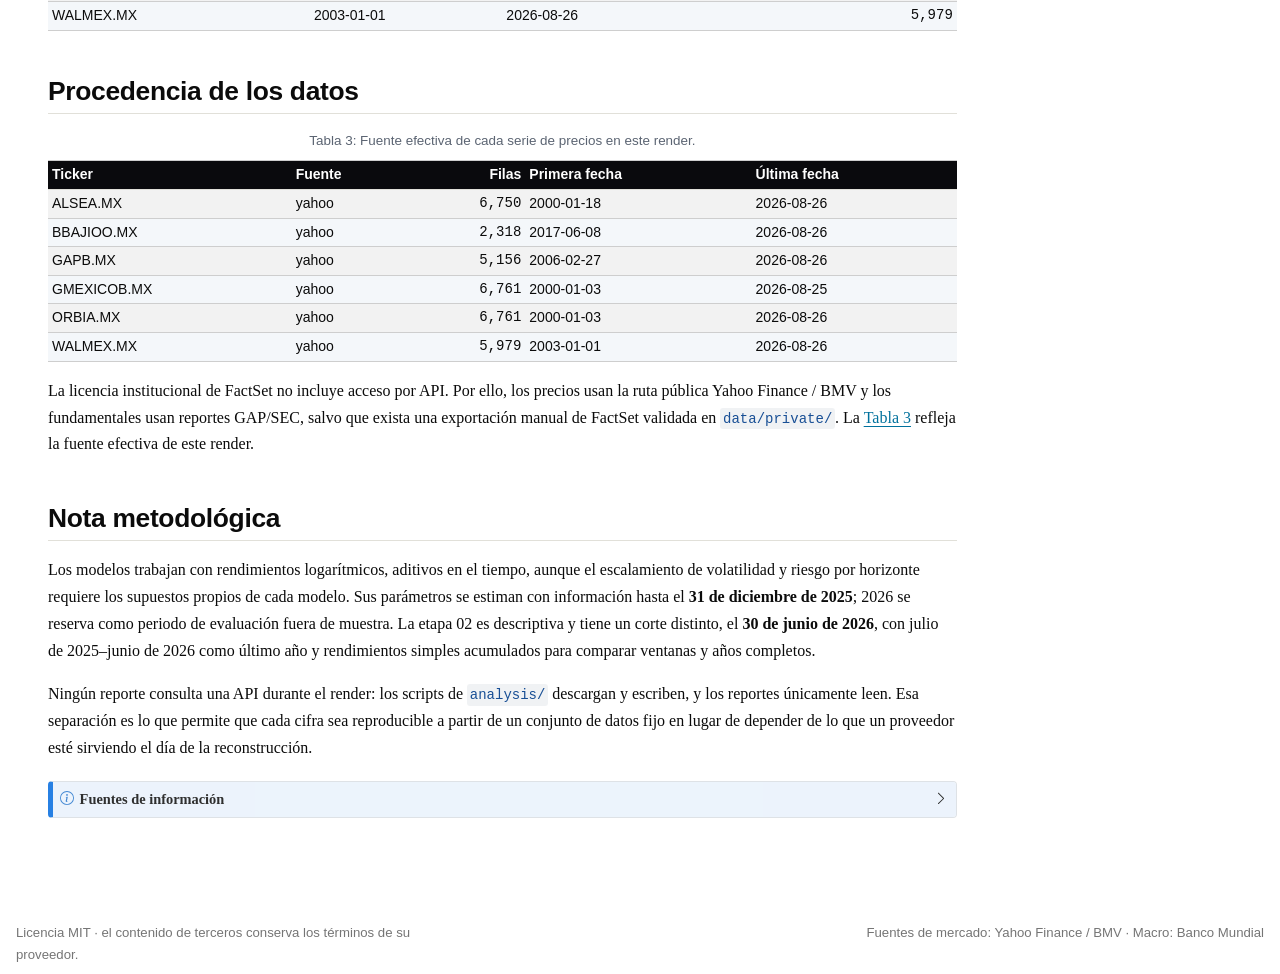
==== commit 7e36a979: "docs: publish reviewed stage 02 report and refreshed site Preserve the existing design and report va" ====
--- a/docs/index.html
+++ b/docs/index.html
@@ -2,7 +2,7 @@
 <html xmlns="http://www.w3.org/1999/xhtml" lang="es" xml:lang="es"><head>
 
 <meta charset="utf-8">
-<meta name="generator" content="quarto-1.9.38">
+<meta name="generator" content="quarto-1.10.18">
 
 <meta name="viewport" content="width=device-width, initial-scale=1.0, user-scalable=yes">
 
@@ -11,20 +11,23 @@
 <meta name="author" content="Jorge Isaac López Ávila">
 <meta name="author" content="Juan Pablo Morán Errejón">
 
-<title>Análisis de Riesgo · GAPB</title>
+<title>Análisis de riesgo de mercado – Análisis de Riesgo · GAPB</title>
 <style>
 /* Default styles provided by pandoc.
 ** See https://pandoc.org/MANUAL.html#variables-for-html for config info.
 */
-code{white-space: pre-wrap;}
 span.smallcaps{font-variant: small-caps;}
-div.columns{display: flex; gap: min(4vw, 1.5em);}
-div.column{flex: auto; overflow-x: auto;}
+div.columns{display: flex; gap: 1.5em;}
+div.column{flex: auto;}
+@media screen {
+div.columns{gap: min(4vw, 1.5em);}
+div.column{overflow-x: auto;}
+}
 div.hanging-indent{margin-left: 1.5em; text-indent: -1.5em;}
 ul.task-list{list-style: none;}
 ul.task-list li input[type="checkbox"] {
   width: 0.8em;
-  margin: 0 0.8em 0.2em -1em; /* quarto-specific, see https://github.com/quarto-dev/quarto-cli/issues/4556 */ 
+  margin: 0 0.8em 0.2em -1em; /* quarto-specific, see https://github.com/quarto-dev/quarto-cli/issues/4556 */
   vertical-align: middle;
 }
 </style>
@@ -43,10 +46,10 @@
 <script src="site_libs/quarto-html/tippy.umd.min.js"></script>
 <script src="site_libs/quarto-html/anchor.min.js"></script>
 <link href="site_libs/quarto-html/tippy.css" rel="stylesheet">
-<link href="site_libs/quarto-html/quarto-syntax-highlighting-1e796f7a7bf16e5eb5298f63857716ad.css" rel="stylesheet" id="quarto-text-highlighting-styles">
+<link href="site_libs/quarto-html/quarto-syntax-highlighting-bb6b7ff44b12c6be5ebe32cd498144c2.css" rel="stylesheet" id="quarto-text-highlighting-styles">
 <script src="site_libs/bootstrap/bootstrap.min.js"></script>
 <link href="site_libs/bootstrap/bootstrap-icons.css" rel="stylesheet">
-<link href="site_libs/bootstrap/bootstrap-56c9fb2a36a481e37cf6329f2f24e7ca.min.css" rel="stylesheet" append-hash="true" id="quarto-bootstrap" data-mode="light">
+<link href="site_libs/bootstrap/bootstrap-dd9eeb3a66d606a42fa7fa148d450bc2.min.css" rel="stylesheet" append-hash="true" id="quarto-bootstrap" data-mode="light">
 <script id="quarto-search-options" type="application/json">{
   "location": "navbar",
   "copy-button": false,
@@ -97,36 +100,36 @@
           <div class="collapse navbar-collapse" id="navbarCollapse">
             <ul class="navbar-nav navbar-nav-scroll me-auto">
   <li class="nav-item">
-    <a class="nav-link active" href="./index.html" aria-current="page"> 
+    <a class="nav-link active" href="./index.html" aria-current="page">
 <span class="menu-text">Inicio</span></a>
-  </li>  
+  </li>
   <li class="nav-item">
-    <a class="nav-link" href="./01-asset-profile.html"> 
+    <a class="nav-link" href="./01-asset-profile.html">
 <span class="menu-text">01 · Activo</span></a>
-  </li>  
+  </li>
   <li class="nav-item">
-    <a class="nav-link" href="./02-price-history-events.html"> 
+    <a class="nav-link" href="./02-price-history-events.html">
 <span class="menu-text">02 · Precio y eventos</span></a>
-  </li>  
+  </li>
   <li class="nav-item">
-    <a class="nav-link" href="./03-returns-volatility-gbm.html"> 
+    <a class="nav-link" href="./03-returns-volatility-gbm.html">
 <span class="menu-text">03 · Rendimientos</span></a>
-  </li>  
+  </li>
   <li class="nav-item">
-    <a class="nav-link" href="./04-variance-models.html"> 
+    <a class="nav-link" href="./04-variance-models.html">
 <span class="menu-text">04 · Volatilidad</span></a>
-  </li>  
+  </li>
   <li class="nav-item">
-    <a class="nav-link" href="./05-value-at-risk.html"> 
+    <a class="nav-link" href="./05-value-at-risk.html">
 <span class="menu-text">05 · VaR</span></a>
-  </li>  
+  </li>
 </ul>
             <ul class="navbar-nav navbar-nav-scroll ms-auto">
   <li class="nav-item compact">
     <a class="nav-link" href="https://github.com/Urielledezma/GAPB-Risk-Analysis"> <i class="bi bi-github" role="img" aria-label="Repositorio en GitHub">
-</i> 
+</i>
 <span class="menu-text"></span></a>
-  </li>  
+  </li>
 </ul>
           </div> <!-- /navcollapse -->
             <div class="quarto-navbar-tools">
@@ -141,15 +144,15 @@
     <div id="quarto-margin-sidebar" class="sidebar margin-sidebar">
         <nav id="TOC" role="doc-toc" class="toc-active">
     <h2 id="toc-title">En esta página</h2>
-   
+
   <ul>
-  <li><a href="#estructura-del-análisis" id="toc-estructura-del-análisis" class="nav-link active" data-scroll-target="#estructura-del-análisis"><span class="header-section-number">1</span> Estructura del análisis</a></li>
-  <li><a href="#universo-analizado" id="toc-universo-analizado" class="nav-link" data-scroll-target="#universo-analizado"><span class="header-section-number">2</span> Universo analizado</a></li>
-  <li><a href="#cobertura-de-datos" id="toc-cobertura-de-datos" class="nav-link" data-scroll-target="#cobertura-de-datos"><span class="header-section-number">3</span> Cobertura de datos</a></li>
-  <li><a href="#procedencia-de-los-datos" id="toc-procedencia-de-los-datos" class="nav-link" data-scroll-target="#procedencia-de-los-datos"><span class="header-section-number">4</span> Procedencia de los datos</a></li>
-  <li><a href="#nota-metodológica" id="toc-nota-metodológica" class="nav-link" data-scroll-target="#nota-metodológica"><span class="header-section-number">5</span> Nota metodológica</a></li>
+  <li><a href="#estructura-del-análisis" id="toc-estructura-del-análisis" class="nav-link active" data-scroll-target="#estructura-del-análisis">Estructura del análisis</a></li>
+  <li><a href="#universo-analizado" id="toc-universo-analizado" class="nav-link" data-scroll-target="#universo-analizado">Universo analizado</a></li>
+  <li><a href="#cobertura-de-datos" id="toc-cobertura-de-datos" class="nav-link" data-scroll-target="#cobertura-de-datos">Cobertura de datos</a></li>
+  <li><a href="#procedencia-de-los-datos" id="toc-procedencia-de-los-datos" class="nav-link" data-scroll-target="#procedencia-de-los-datos">Procedencia de los datos</a></li>
+  <li><a href="#nota-metodológica" id="toc-nota-metodológica" class="nav-link" data-scroll-target="#nota-metodológica">Nota metodológica</a></li>
   </ul>
-<div class="toc-actions"><ul><li><a href="https://github.com/Urielledezma/GAPB-Risk-Analysis/blob/main/index.qmd" class="toc-action"><i class="bi bi-github"></i>Ver el código</a></li></ul></div></nav>
+<div class="toc-actions"><ul><li><a href="https://github.com/Urielledezma/GAPB-Risk-Analysis/blob/main/reports/index.qmd" class="toc-action"><i class="bi bi-github"></i>Ver el código</a></li></ul></div></nav>
     </div>
 <!-- main -->
 <main class="content" id="quarto-document-content">
@@ -173,17 +176,17 @@
              <p>Juan Pablo Morán Errejón </p>
           </div>
   </div>
-    
+
     <div>
     <div class="quarto-title-meta-heading">Fecha de publicación</div>
     <div class="quarto-title-meta-contents">
-      <p class="date">3 de septiembre de 2026</p>
+      <p class="date">21 de septiembre de 2026</p>
     </div>
   </div>
-  
-    
+
+
   </div>
-  
+
 
 
 </header>
@@ -224,8 +227,8 @@
 </div>
 </dl>
 <p>Este sitio reúne el análisis de riesgo de mercado de <strong>Grupo Aeroportuario del Pacífico</strong> y de una cartera de seis emisoras de la Bolsa Mexicana de Valores. El trabajo avanza en cinco etapas, de los fundamentos del emisor a un modelo de Valor en Riesgo sometido a <em>backtesting</em>.</p>
-<section id="estructura-del-análisis" class="level2" data-number="1">
-<h2 data-number="1" class="anchored" data-anchor-id="estructura-del-análisis"><span class="header-section-number">1</span> Estructura del análisis</h2>
+<section id="estructura-del-análisis" class="level2">
+<h2 class="anchored" data-anchor-id="estructura-del-análisis">Estructura del análisis</h2>
 <table class="caption-top table">
 <thead>
 <tr class="header">
@@ -257,18 +260,17 @@
 </tbody>
 </table>
 </section>
-<section id="universo-analizado" class="level2" data-number="2">
-<h2 data-number="2" class="anchored" data-anchor-id="universo-analizado"><span class="header-section-number">2</span> Universo analizado</h2>
+<section id="universo-analizado" class="level2">
+<h2 class="anchored" data-anchor-id="universo-analizado">Universo analizado</h2>
 <p>La <a href="#tbl-universe" class="quarto-xref">Tabla&nbsp;1</a> identifica las seis emisoras que integran la cartera de la etapa 05.</p>
-<div class="cell" data-layout-align="center">
-<div id="tbl-universe" class="cell quarto-float quarto-figure quarto-figure-center anchored" data-layout-align="center">
+<div class="cell">
+<div id="tbl-universe" class="quarto-float quarto-figure quarto-figure-center anchored">
 <figure class="quarto-float quarto-float-tbl figure">
 <figcaption class="quarto-float-caption-top quarto-float-caption quarto-float-tbl" id="tbl-universe-caption-0ceaefa1-69ba-4598-a22c-09a6ac19f8ca">
 Tabla&nbsp;1: Emisoras que integran la cartera analizada en la etapa 05.
 </figcaption>
 <div aria-describedby="tbl-universe-caption-0ceaefa1-69ba-4598-a22c-09a6ac19f8ca">
-<div class="cell-output-display">
-<table class="cell caption-top table table-sm table-striped small">
+<table class="caption-top table table-sm table-striped small">
 <colgroup>
 <col style="width: 9%">
 <col style="width: 41%">
@@ -323,23 +325,21 @@
 </tbody>
 </table>
 </div>
-</div>
 </figure>
 </div>
 </div>
 </section>
-<section id="cobertura-de-datos" class="level2" data-number="3">
-<h2 data-number="3" class="anchored" data-anchor-id="cobertura-de-datos"><span class="header-section-number">3</span> Cobertura de datos</h2>
+<section id="cobertura-de-datos" class="level2">
+<h2 class="anchored" data-anchor-id="cobertura-de-datos">Cobertura de datos</h2>
 <p>La <a href="#tbl-coverage" class="quarto-xref">Tabla&nbsp;2</a> resume el periodo y las observaciones disponibles por emisora.</p>
-<div class="cell" data-layout-align="center">
-<div id="tbl-coverage" class="cell quarto-float quarto-figure quarto-figure-center anchored" data-layout-align="center">
+<div class="cell">
+<div id="tbl-coverage" class="quarto-float quarto-figure quarto-figure-center anchored">
 <figure class="quarto-float quarto-float-tbl figure">
 <figcaption class="quarto-float-caption-top quarto-float-caption quarto-float-tbl" id="tbl-coverage-caption-0ceaefa1-69ba-4598-a22c-09a6ac19f8ca">
 Tabla&nbsp;2: Historia de cotización disponible por emisora.
 </figcaption>
 <div aria-describedby="tbl-coverage-caption-0ceaefa1-69ba-4598-a22c-09a6ac19f8ca">
-<div class="cell-output-display">
-<table class="cell caption-top table table-sm table-striped small">
+<table class="caption-top table table-sm table-striped small">
 <thead>
 <tr class="header">
 <th style="text-align: left;">Ticker</th>
@@ -388,22 +388,20 @@
 </tbody>
 </table>
 </div>
-</div>
 </figure>
 </div>
 </div>
 </section>
-<section id="procedencia-de-los-datos" class="level2" data-number="4">
-<h2 data-number="4" class="anchored" data-anchor-id="procedencia-de-los-datos"><span class="header-section-number">4</span> Procedencia de los datos</h2>
-<div class="cell" data-layout-align="center">
-<div id="tbl-provenance" class="cell quarto-float quarto-figure quarto-figure-center anchored" data-layout-align="center">
+<section id="procedencia-de-los-datos" class="level2">
+<h2 class="anchored" data-anchor-id="procedencia-de-los-datos">Procedencia de los datos</h2>
+<div class="cell">
+<div id="tbl-provenance" class="quarto-float quarto-figure quarto-figure-center anchored">
 <figure class="quarto-float quarto-float-tbl figure">
 <figcaption class="quarto-float-caption-top quarto-float-caption quarto-float-tbl" id="tbl-provenance-caption-0ceaefa1-69ba-4598-a22c-09a6ac19f8ca">
 Tabla&nbsp;3: Fuente efectiva de cada serie de precios en este render.
 </figcaption>
 <div aria-describedby="tbl-provenance-caption-0ceaefa1-69ba-4598-a22c-09a6ac19f8ca">
-<div class="cell-output-display">
-<table class="cell caption-top table table-sm table-striped small">
+<table class="caption-top table table-sm table-striped small">
 <thead>
 <tr class="header">
 <th style="text-align: left;">Ticker</th>
@@ -459,15 +457,14 @@
 </tbody>
 </table>
 </div>
-</div>
 </figure>
 </div>
 </div>
 <p>La licencia institucional de FactSet no incluye acceso por API. Por ello, los precios usan la ruta pública Yahoo Finance / BMV y los fundamentales usan reportes GAP/SEC, salvo que exista una exportación manual de FactSet validada en <code>data/private/</code>. La <a href="#tbl-provenance" class="quarto-xref">Tabla&nbsp;3</a> refleja la fuente efectiva de este render.</p>
 </section>
-<section id="nota-metodológica" class="level2" data-number="5">
-<h2 data-number="5" class="anchored" data-anchor-id="nota-metodológica"><span class="header-section-number">5</span> Nota metodológica</h2>
-<p>Todo el análisis trabaja con rendimientos logarítmicos, aditivos en el tiempo, lo que hace exacto —y no aproximado— el escalamiento por horizonte de las etapas 03 y 05. Los parámetros de cada modelo se estiman con información disponible hasta el <strong>31 de diciembre de 2025</strong>; 2026 se reserva como periodo de evaluación fuera de muestra.</p>
+<section id="nota-metodológica" class="level2">
+<h2 class="anchored" data-anchor-id="nota-metodológica">Nota metodológica</h2>
+<p>Los modelos trabajan con rendimientos logarítmicos, aditivos en el tiempo, aunque el escalamiento de volatilidad y riesgo por horizonte requiere los supuestos propios de cada modelo. Sus parámetros se estiman con información hasta el <strong>31 de diciembre de 2025</strong>; 2026 se reserva como periodo de evaluación fuera de muestra. La etapa 02 es descriptiva y tiene un corte distinto, el <strong>30 de junio de 2026</strong>, con julio de 2025–junio de 2026 como último año y rendimientos simples acumulados para comparar ventanas y años completos.</p>
 <p>Ningún reporte consulta una API durante el render: los scripts de <code>analysis/</code> descargan y escriben, y los reportes únicamente leen. Esa separación es lo que permite que cada cifra sea reproducible a partir de un conjunto de datos fijo en lugar de depender de lo que un proveedor esté sirviendo el día de la reconstrucción.</p>
 <div class="callout callout-style-default callout-note callout-titled">
 <div class="callout-header d-flex align-content-center collapsed" data-bs-toggle="collapse" data-bs-target=".callout-1-contents" aria-controls="callout-1" aria-expanded="false" aria-label="Toggle callout">
@@ -501,7 +498,7 @@
     anchorJS.add('.anchored');
     const isCodeAnnotation = (el) => {
       for (const clz of el.classList) {
-        if (clz.startsWith('code-annotation-')) {                     
+        if (clz.startsWith('code-annotation-')) {
           return true;
         }
       }
@@ -521,11 +518,11 @@
         button.setAttribute("data-bs-toggle", "tooltip");
         button.setAttribute("data-bs-placement", "left");
         button.setAttribute("data-bs-title", "Copiado");
-        tooltip = new bootstrap.Tooltip(button, 
-          { trigger: "manual", 
+        tooltip = new bootstrap.Tooltip(button,
+          { trigger: "manual",
             customClass: "code-copy-button-tooltip",
             offset: [0, -8]});
-        tooltip.show();    
+        tooltip.show();
       }
       setTimeout(function() {
         if (tooltip) {
@@ -607,7 +604,7 @@
       if (onUntriggerFn) {
         config.onUntrigger = onUntriggerFn;
       }
-      window.tippy(el, config); 
+      window.tippy(el, config);
     }
     const noterefs = window.document.querySelectorAll('a[role="doc-noteref"]');
     for (var i=0; i<noterefs.length; i++) {
@@ -682,7 +679,7 @@
       tippyHover(xref, undefined, function(instance) {
         instance.disable();
         let url = xref.getAttribute('href');
-        let hash = undefined; 
+        let hash = undefined;
         if (url.startsWith('#')) {
           hash = url;
         } else {
@@ -710,7 +707,7 @@
               if (note !== null) {
                 const html = processXRef(id, note);
                 instance.setContent(html);
-              } 
+              }
             }).finally(() => {
               instance.enable();
               instance.show();
@@ -734,7 +731,7 @@
               }
               const html = processXRef(null, note);
               instance.setContent(html);
-            } 
+            }
           }).finally(() => {
             instance.enable();
             instance.show();
@@ -774,7 +771,7 @@
               height = bottom - top;
             }
             if (top !== null && height !== null && parent !== null) {
-              // cook up a div (if necessary) and position it 
+              // cook up a div (if necessary) and position it
               let div = window.document.getElementById("code-annotation-line-highlight");
               if (div === null) {
                 div = window.document.createElement("div");
@@ -900,10 +897,10 @@
   <div class="nav-footer">
     <div class="nav-footer-left">
 <p>Licencia MIT · el contenido de terceros conserva los términos de su proveedor.</p>
-</div>   
+</div>
     <div class="nav-footer-center">
       &nbsp;
-    <div class="toc-actions d-sm-block d-md-none"><ul><li><a href="https://github.com/Urielledezma/GAPB-Risk-Analysis/blob/main/index.qmd" class="toc-action"><i class="bi bi-github"></i>Ver el código</a></li></ul></div></div>
+    <div class="toc-actions d-sm-block d-md-none"><ul><li><a href="https://github.com/Urielledezma/GAPB-Risk-Analysis/blob/main/reports/index.qmd" class="toc-action"><i class="bi bi-github"></i>Ver el código</a></li></ul></div></div>
     <div class="nav-footer-right">
 <p>Fuentes de mercado: Yahoo Finance / BMV · Macro: Banco Mundial</p>
 </div>
@@ -914,4 +911,4 @@
 
 
 <script src="site_libs/quarto-html/zenscroll-min.js"></script>
-</body></html>+</body></html>
--- a/docs/site_libs/quarto-html/quarto-syntax-highlighting-bb6b7ff44b12c6be5ebe32cd498144c2.css
+++ b/docs/site_libs/quarto-html/quarto-syntax-highlighting-bb6b7ff44b12c6be5ebe32cd498144c2.css
@@ -0,0 +1,236 @@
+/* quarto syntax highlight colors */
+:root {
+  --quarto-hl-ot-color: #003B4F;
+  --quarto-hl-at-color: #657422;
+  --quarto-hl-ss-color: #20794D;
+  --quarto-hl-an-color: #5E5E5E;
+  --quarto-hl-fu-color: #4758AB;
+  --quarto-hl-st-color: #20794D;
+  --quarto-hl-cf-color: #003B4F;
+  --quarto-hl-op-color: #5E5E5E;
+  --quarto-hl-er-color: #AD0000;
+  --quarto-hl-bn-color: #AD0000;
+  --quarto-hl-al-color: #AD0000;
+  --quarto-hl-va-color: #111111;
+  --quarto-hl-bu-color: inherit;
+  --quarto-hl-ex-color: inherit;
+  --quarto-hl-pp-color: #AD0000;
+  --quarto-hl-in-color: #5E5E5E;
+  --quarto-hl-vs-color: #20794D;
+  --quarto-hl-wa-color: #5E5E5E;
+  --quarto-hl-do-color: #5E5E5E;
+  --quarto-hl-im-color: #00769E;
+  --quarto-hl-ch-color: #20794D;
+  --quarto-hl-dt-color: #AD0000;
+  --quarto-hl-fl-color: #AD0000;
+  --quarto-hl-co-color: #5E5E5E;
+  --quarto-hl-cv-color: #5E5E5E;
+  --quarto-hl-cn-color: #8f5902;
+  --quarto-hl-sc-color: #5E5E5E;
+  --quarto-hl-dv-color: #AD0000;
+  --quarto-hl-kw-color: #003B4F;
+}
+
+/* other quarto variables */
+:root {
+  --quarto-font-monospace: "IBM Plex Mono", ui-monospace, SFMono-Regular, "Cascadia Mono", Consolas, monospace;
+}
+
+/* syntax highlight based on Pandoc's rules */
+pre > code.sourceCode > span {
+  color: #003B4F;
+}
+
+code.sourceCode > span {
+  color: #003B4F;
+}
+
+div.sourceCode,
+div.sourceCode pre.sourceCode {
+  color: #003B4F;
+}
+
+/* Normal */
+code span {
+  color: #003B4F;
+}
+
+/* Alert */
+code span.al {
+  color: #AD0000;
+  font-style: inherit;
+}
+
+/* Annotation */
+code span.an {
+  color: #5E5E5E;
+  font-style: inherit;
+}
+
+/* Attribute */
+code span.at {
+  color: #657422;
+  font-style: inherit;
+}
+
+/* BaseN */
+code span.bn {
+  color: #AD0000;
+  font-style: inherit;
+}
+
+/* BuiltIn */
+code span.bu {
+  font-style: inherit;
+}
+
+/* ControlFlow */
+code span.cf {
+  color: #003B4F;
+  font-weight: bold;
+  font-style: inherit;
+}
+
+/* Char */
+code span.ch {
+  color: #20794D;
+  font-style: inherit;
+}
+
+/* Constant */
+code span.cn {
+  color: #8f5902;
+  font-style: inherit;
+}
+
+/* Comment */
+code span.co {
+  color: #5E5E5E;
+  font-style: inherit;
+}
+
+/* CommentVar */
+code span.cv {
+  color: #5E5E5E;
+  font-style: italic;
+}
+
+/* Documentation */
+code span.do {
+  color: #5E5E5E;
+  font-style: italic;
+}
+
+/* DataType */
+code span.dt {
+  color: #AD0000;
+  font-style: inherit;
+}
+
+/* DecVal */
+code span.dv {
+  color: #AD0000;
+  font-style: inherit;
+}
+
+/* Error */
+code span.er {
+  color: #AD0000;
+  font-style: inherit;
+}
+
+/* Extension */
+code span.ex {
+  font-style: inherit;
+}
+
+/* Float */
+code span.fl {
+  color: #AD0000;
+  font-style: inherit;
+}
+
+/* Function */
+code span.fu {
+  color: #4758AB;
+  font-style: inherit;
+}
+
+/* Import */
+code span.im {
+  color: #00769E;
+  font-style: inherit;
+}
+
+/* Information */
+code span.in {
+  color: #5E5E5E;
+  font-style: inherit;
+}
+
+/* Keyword */
+code span.kw {
+  color: #003B4F;
+  font-weight: bold;
+  font-style: inherit;
+}
+
+/* Operator */
+code span.op {
+  color: #5E5E5E;
+  font-style: inherit;
+}
+
+/* Other */
+code span.ot {
+  color: #003B4F;
+  font-style: inherit;
+}
+
+/* Preprocessor */
+code span.pp {
+  color: #AD0000;
+  font-style: inherit;
+}
+
+/* SpecialChar */
+code span.sc {
+  color: #5E5E5E;
+  font-style: inherit;
+}
+
+/* SpecialString */
+code span.ss {
+  color: #20794D;
+  font-style: inherit;
+}
+
+/* String */
+code span.st {
+  color: #20794D;
+  font-style: inherit;
+}
+
+/* Variable */
+code span.va {
+  color: #111111;
+  font-style: inherit;
+}
+
+/* VerbatimString */
+code span.vs {
+  color: #20794D;
+  font-style: inherit;
+}
+
+/* Warning */
+code span.wa {
+  color: #5E5E5E;
+  font-style: italic;
+}
+
+.prevent-inlining {
+  content: "</";
+}
+
+/*# sourceMappingURL=e254ecf109b4056005ad4b07ecb3ecab.css.map */
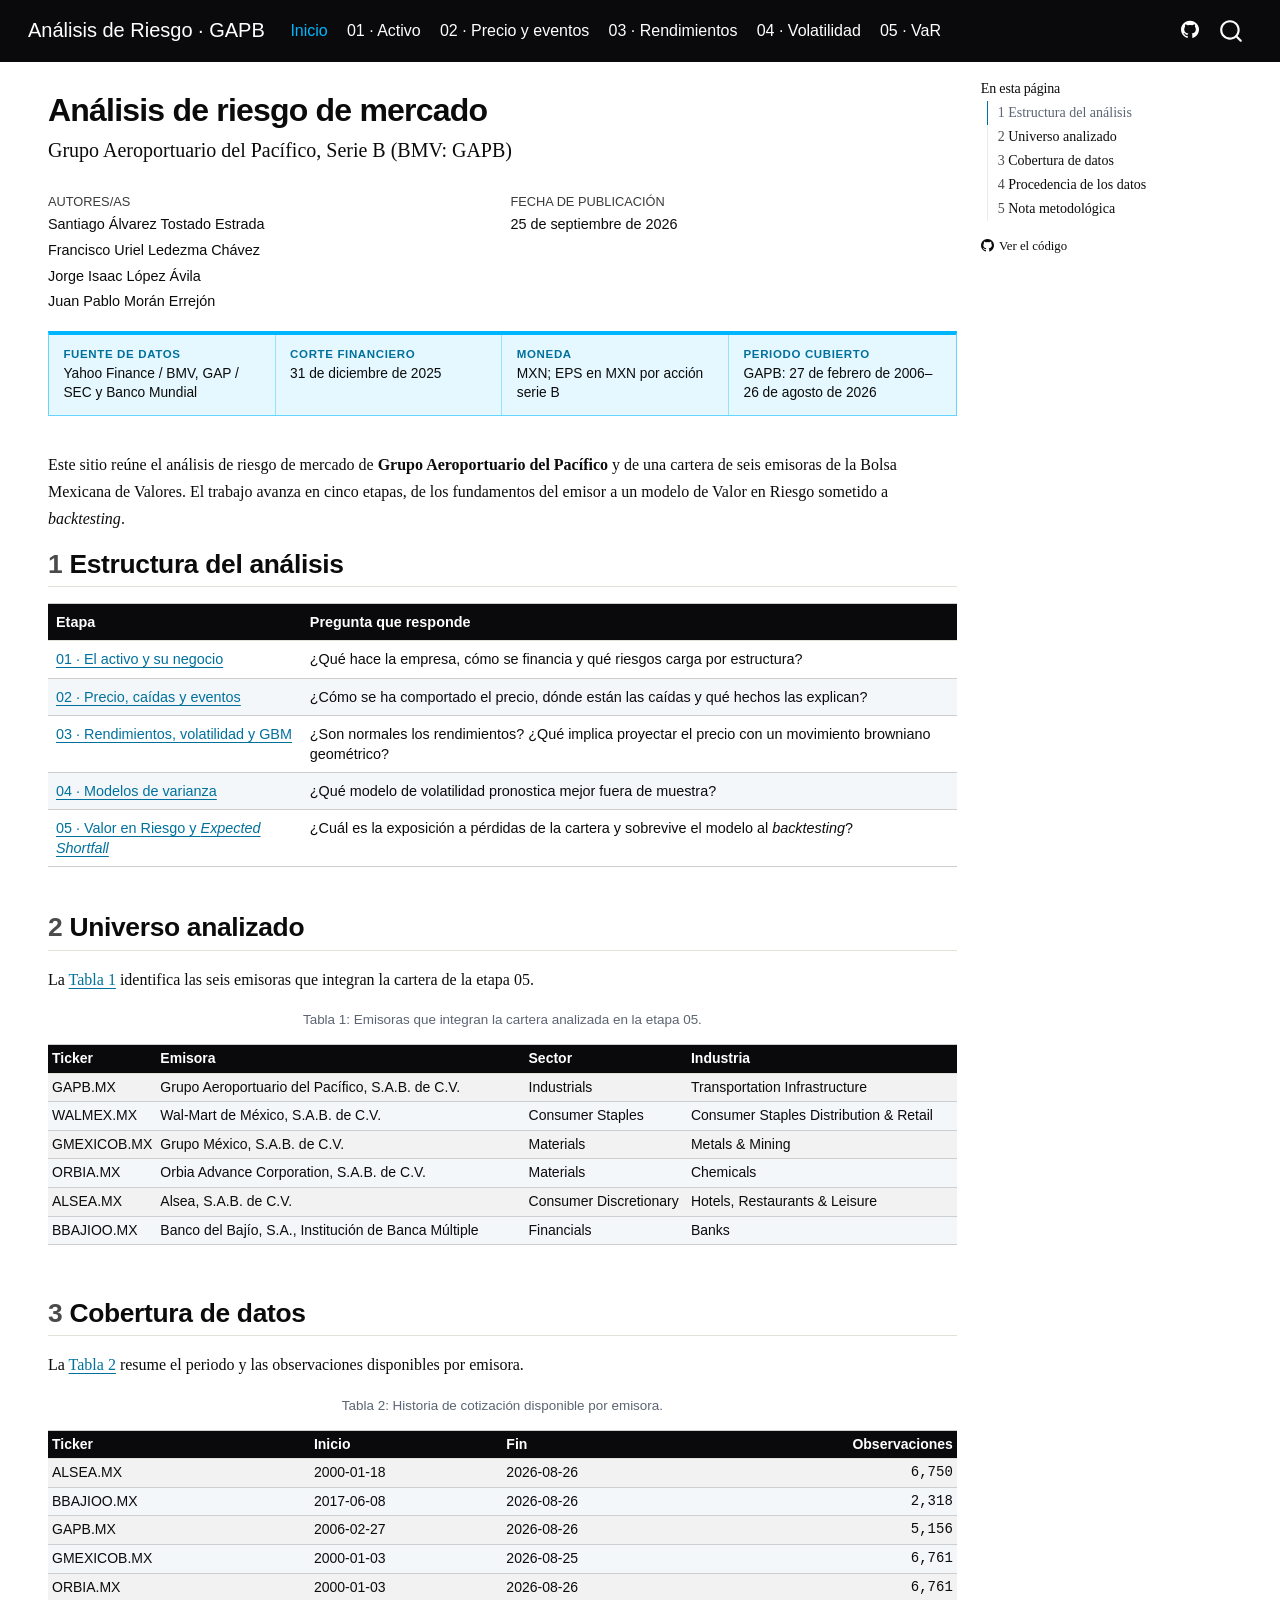
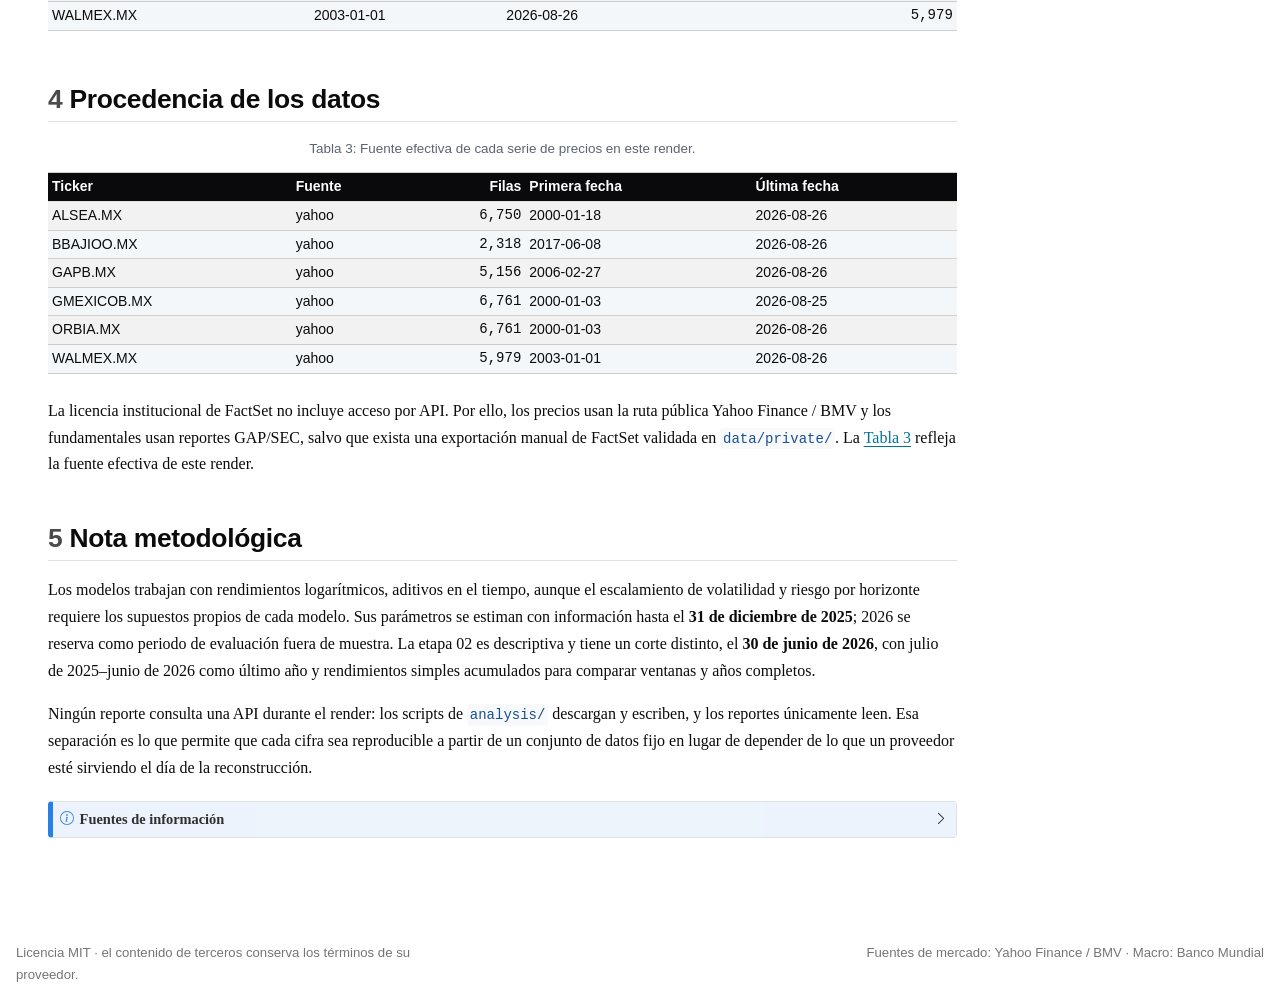
==== commit f8288359: "Parte 2: agrega eventos (elección 2024, rebote dic 2023, violencia en Jalisco) y corrige drawdown" ====
--- a/docs/index.html
+++ b/docs/index.html
@@ -2,7 +2,7 @@
 <html xmlns="http://www.w3.org/1999/xhtml" lang="es" xml:lang="es"><head>
 
 <meta charset="utf-8">
-<meta name="generator" content="quarto-1.10.18">
+<meta name="generator" content="quarto-1.6.42">
 
 <meta name="viewport" content="width=device-width, initial-scale=1.0, user-scalable=yes">
 
@@ -11,23 +11,17 @@
 <meta name="author" content="Jorge Isaac López Ávila">
 <meta name="author" content="Juan Pablo Morán Errejón">
 
-<title>Análisis de riesgo de mercado – Análisis de Riesgo · GAPB</title>
+<title>Análisis de Riesgo · GAPB</title>
 <style>
-/* Default styles provided by pandoc.
-** See https://pandoc.org/MANUAL.html#variables-for-html for config info.
-*/
+code{white-space: pre-wrap;}
 span.smallcaps{font-variant: small-caps;}
-div.columns{display: flex; gap: 1.5em;}
-div.column{flex: auto;}
-@media screen {
-div.columns{gap: min(4vw, 1.5em);}
-div.column{overflow-x: auto;}
-}
+div.columns{display: flex; gap: min(4vw, 1.5em);}
+div.column{flex: auto; overflow-x: auto;}
 div.hanging-indent{margin-left: 1.5em; text-indent: -1.5em;}
 ul.task-list{list-style: none;}
 ul.task-list li input[type="checkbox"] {
   width: 0.8em;
-  margin: 0 0.8em 0.2em -1em; /* quarto-specific, see https://github.com/quarto-dev/quarto-cli/issues/4556 */
+  margin: 0 0.8em 0.2em -1em; /* quarto-specific, see https://github.com/quarto-dev/quarto-cli/issues/4556 */ 
   vertical-align: middle;
 }
 </style>
@@ -40,16 +34,15 @@
 <script src="site_libs/quarto-search/fuse.min.js"></script>
 <script src="site_libs/quarto-search/quarto-search.js"></script>
 <meta name="quarto:offset" content="./">
-<script src="site_libs/quarto-html/quarto.js" type="module"></script>
-<script src="site_libs/quarto-html/tabsets/tabsets.js" type="module"></script>
+<script src="site_libs/quarto-html/quarto.js"></script>
 <script src="site_libs/quarto-html/popper.min.js"></script>
 <script src="site_libs/quarto-html/tippy.umd.min.js"></script>
 <script src="site_libs/quarto-html/anchor.min.js"></script>
 <link href="site_libs/quarto-html/tippy.css" rel="stylesheet">
-<link href="site_libs/quarto-html/quarto-syntax-highlighting-bb6b7ff44b12c6be5ebe32cd498144c2.css" rel="stylesheet" id="quarto-text-highlighting-styles">
+<link href="site_libs/quarto-html/quarto-syntax-highlighting-8b03d5e0b9f575736ff961f99966e527.css" rel="stylesheet" id="quarto-text-highlighting-styles">
 <script src="site_libs/bootstrap/bootstrap.min.js"></script>
 <link href="site_libs/bootstrap/bootstrap-icons.css" rel="stylesheet">
-<link href="site_libs/bootstrap/bootstrap-dd9eeb3a66d606a42fa7fa148d450bc2.min.css" rel="stylesheet" append-hash="true" id="quarto-bootstrap" data-mode="light">
+<link href="site_libs/bootstrap/bootstrap-8c63c3e55c9d928fa9b9e192c27b7bb7.min.css" rel="stylesheet" append-hash="true" id="quarto-bootstrap" data-mode="light">
 <script id="quarto-search-options" type="application/json">{
   "location": "navbar",
   "copy-button": false,
@@ -64,7 +57,7 @@
   ],
   "show-item-context": false,
   "language": {
-    "search-no-results-text": "No se han encontrado resultados",
+    "search-no-results-text": "Sin resultados",
     "search-matching-documents-text": "documentos encontrados",
     "search-copy-link-title": "Copiar el enlace en la búsqueda",
     "search-hide-matches-text": "Ocultar resultados adicionales",
@@ -82,7 +75,7 @@
 
 </head>
 
-<body class="nav-fixed quarto-light">
+<body class="nav-fixed">
 
 <div id="quarto-search-results"></div>
   <header id="quarto-header" class="headroom fixed-top">
@@ -100,36 +93,36 @@
           <div class="collapse navbar-collapse" id="navbarCollapse">
             <ul class="navbar-nav navbar-nav-scroll me-auto">
   <li class="nav-item">
-    <a class="nav-link active" href="./index.html" aria-current="page">
+    <a class="nav-link active" href="./index.html" aria-current="page"> 
 <span class="menu-text">Inicio</span></a>
-  </li>
+  </li>  
   <li class="nav-item">
-    <a class="nav-link" href="./01-asset-profile.html">
+    <a class="nav-link" href="./01-asset-profile.html"> 
 <span class="menu-text">01 · Activo</span></a>
-  </li>
+  </li>  
   <li class="nav-item">
-    <a class="nav-link" href="./02-price-history-events.html">
+    <a class="nav-link" href="./02-price-history-events.html"> 
 <span class="menu-text">02 · Precio y eventos</span></a>
-  </li>
+  </li>  
   <li class="nav-item">
-    <a class="nav-link" href="./03-returns-volatility-gbm.html">
+    <a class="nav-link" href="./03-returns-volatility-gbm.html"> 
 <span class="menu-text">03 · Rendimientos</span></a>
-  </li>
+  </li>  
   <li class="nav-item">
-    <a class="nav-link" href="./04-variance-models.html">
+    <a class="nav-link" href="./04-variance-models.html"> 
 <span class="menu-text">04 · Volatilidad</span></a>
-  </li>
+  </li>  
   <li class="nav-item">
-    <a class="nav-link" href="./05-value-at-risk.html">
+    <a class="nav-link" href="./05-value-at-risk.html"> 
 <span class="menu-text">05 · VaR</span></a>
-  </li>
+  </li>  
 </ul>
             <ul class="navbar-nav navbar-nav-scroll ms-auto">
   <li class="nav-item compact">
     <a class="nav-link" href="https://github.com/Urielledezma/GAPB-Risk-Analysis"> <i class="bi bi-github" role="img" aria-label="Repositorio en GitHub">
-</i>
+</i> 
 <span class="menu-text"></span></a>
-  </li>
+  </li>  
 </ul>
           </div> <!-- /navcollapse -->
             <div class="quarto-navbar-tools">
@@ -144,13 +137,13 @@
     <div id="quarto-margin-sidebar" class="sidebar margin-sidebar">
         <nav id="TOC" role="doc-toc" class="toc-active">
     <h2 id="toc-title">En esta página</h2>
-
+   
   <ul>
-  <li><a href="#estructura-del-análisis" id="toc-estructura-del-análisis" class="nav-link active" data-scroll-target="#estructura-del-análisis">Estructura del análisis</a></li>
-  <li><a href="#universo-analizado" id="toc-universo-analizado" class="nav-link" data-scroll-target="#universo-analizado">Universo analizado</a></li>
-  <li><a href="#cobertura-de-datos" id="toc-cobertura-de-datos" class="nav-link" data-scroll-target="#cobertura-de-datos">Cobertura de datos</a></li>
-  <li><a href="#procedencia-de-los-datos" id="toc-procedencia-de-los-datos" class="nav-link" data-scroll-target="#procedencia-de-los-datos">Procedencia de los datos</a></li>
-  <li><a href="#nota-metodológica" id="toc-nota-metodológica" class="nav-link" data-scroll-target="#nota-metodológica">Nota metodológica</a></li>
+  <li><a href="#estructura-del-análisis" id="toc-estructura-del-análisis" class="nav-link active" data-scroll-target="#estructura-del-análisis"><span class="header-section-number">1</span> Estructura del análisis</a></li>
+  <li><a href="#universo-analizado" id="toc-universo-analizado" class="nav-link" data-scroll-target="#universo-analizado"><span class="header-section-number">2</span> Universo analizado</a></li>
+  <li><a href="#cobertura-de-datos" id="toc-cobertura-de-datos" class="nav-link" data-scroll-target="#cobertura-de-datos"><span class="header-section-number">3</span> Cobertura de datos</a></li>
+  <li><a href="#procedencia-de-los-datos" id="toc-procedencia-de-los-datos" class="nav-link" data-scroll-target="#procedencia-de-los-datos"><span class="header-section-number">4</span> Procedencia de los datos</a></li>
+  <li><a href="#nota-metodológica" id="toc-nota-metodológica" class="nav-link" data-scroll-target="#nota-metodológica"><span class="header-section-number">5</span> Nota metodológica</a></li>
   </ul>
 <div class="toc-actions"><ul><li><a href="https://github.com/Urielledezma/GAPB-Risk-Analysis/blob/main/reports/index.qmd" class="toc-action"><i class="bi bi-github"></i>Ver el código</a></li></ul></div></nav>
     </div>
@@ -176,17 +169,17 @@
              <p>Juan Pablo Morán Errejón </p>
           </div>
   </div>
-
+    
     <div>
     <div class="quarto-title-meta-heading">Fecha de publicación</div>
     <div class="quarto-title-meta-contents">
-      <p class="date">21 de septiembre de 2026</p>
+      <p class="date">25 de septiembre de 2026</p>
     </div>
   </div>
-
-
+  
+    
   </div>
-
+  
 
 
 </header>
@@ -227,8 +220,8 @@
 </div>
 </dl>
 <p>Este sitio reúne el análisis de riesgo de mercado de <strong>Grupo Aeroportuario del Pacífico</strong> y de una cartera de seis emisoras de la Bolsa Mexicana de Valores. El trabajo avanza en cinco etapas, de los fundamentos del emisor a un modelo de Valor en Riesgo sometido a <em>backtesting</em>.</p>
-<section id="estructura-del-análisis" class="level2">
-<h2 class="anchored" data-anchor-id="estructura-del-análisis">Estructura del análisis</h2>
+<section id="estructura-del-análisis" class="level2" data-number="1">
+<h2 data-number="1" class="anchored" data-anchor-id="estructura-del-análisis"><span class="header-section-number">1</span> Estructura del análisis</h2>
 <table class="caption-top table">
 <thead>
 <tr class="header">
@@ -260,17 +253,18 @@
 </tbody>
 </table>
 </section>
-<section id="universo-analizado" class="level2">
-<h2 class="anchored" data-anchor-id="universo-analizado">Universo analizado</h2>
+<section id="universo-analizado" class="level2" data-number="2">
+<h2 data-number="2" class="anchored" data-anchor-id="universo-analizado"><span class="header-section-number">2</span> Universo analizado</h2>
 <p>La <a href="#tbl-universe" class="quarto-xref">Tabla&nbsp;1</a> identifica las seis emisoras que integran la cartera de la etapa 05.</p>
-<div class="cell">
-<div id="tbl-universe" class="quarto-float quarto-figure quarto-figure-center anchored">
+<div class="cell" data-layout-align="center">
+<div id="tbl-universe" class="cell quarto-float quarto-figure quarto-figure-center anchored" data-layout-align="center">
 <figure class="quarto-float quarto-float-tbl figure">
 <figcaption class="quarto-float-caption-top quarto-float-caption quarto-float-tbl" id="tbl-universe-caption-0ceaefa1-69ba-4598-a22c-09a6ac19f8ca">
 Tabla&nbsp;1: Emisoras que integran la cartera analizada en la etapa 05.
 </figcaption>
 <div aria-describedby="tbl-universe-caption-0ceaefa1-69ba-4598-a22c-09a6ac19f8ca">
-<table class="caption-top table table-sm table-striped small">
+<div class="cell-output-display">
+<table class="do-not-create-environment cell caption-top table table-sm table-striped small">
 <colgroup>
 <col style="width: 9%">
 <col style="width: 41%">
@@ -325,21 +319,23 @@
 </tbody>
 </table>
 </div>
+</div>
 </figure>
 </div>
 </div>
 </section>
-<section id="cobertura-de-datos" class="level2">
-<h2 class="anchored" data-anchor-id="cobertura-de-datos">Cobertura de datos</h2>
+<section id="cobertura-de-datos" class="level2" data-number="3">
+<h2 data-number="3" class="anchored" data-anchor-id="cobertura-de-datos"><span class="header-section-number">3</span> Cobertura de datos</h2>
 <p>La <a href="#tbl-coverage" class="quarto-xref">Tabla&nbsp;2</a> resume el periodo y las observaciones disponibles por emisora.</p>
-<div class="cell">
-<div id="tbl-coverage" class="quarto-float quarto-figure quarto-figure-center anchored">
+<div class="cell" data-layout-align="center">
+<div id="tbl-coverage" class="cell quarto-float quarto-figure quarto-figure-center anchored" data-layout-align="center">
 <figure class="quarto-float quarto-float-tbl figure">
 <figcaption class="quarto-float-caption-top quarto-float-caption quarto-float-tbl" id="tbl-coverage-caption-0ceaefa1-69ba-4598-a22c-09a6ac19f8ca">
 Tabla&nbsp;2: Historia de cotización disponible por emisora.
 </figcaption>
 <div aria-describedby="tbl-coverage-caption-0ceaefa1-69ba-4598-a22c-09a6ac19f8ca">
-<table class="caption-top table table-sm table-striped small">
+<div class="cell-output-display">
+<table class="do-not-create-environment cell caption-top table table-sm table-striped small">
 <thead>
 <tr class="header">
 <th style="text-align: left;">Ticker</th>
@@ -388,20 +384,22 @@
 </tbody>
 </table>
 </div>
+</div>
 </figure>
 </div>
 </div>
 </section>
-<section id="procedencia-de-los-datos" class="level2">
-<h2 class="anchored" data-anchor-id="procedencia-de-los-datos">Procedencia de los datos</h2>
-<div class="cell">
-<div id="tbl-provenance" class="quarto-float quarto-figure quarto-figure-center anchored">
+<section id="procedencia-de-los-datos" class="level2" data-number="4">
+<h2 data-number="4" class="anchored" data-anchor-id="procedencia-de-los-datos"><span class="header-section-number">4</span> Procedencia de los datos</h2>
+<div class="cell" data-layout-align="center">
+<div id="tbl-provenance" class="cell quarto-float quarto-figure quarto-figure-center anchored" data-layout-align="center">
 <figure class="quarto-float quarto-float-tbl figure">
 <figcaption class="quarto-float-caption-top quarto-float-caption quarto-float-tbl" id="tbl-provenance-caption-0ceaefa1-69ba-4598-a22c-09a6ac19f8ca">
 Tabla&nbsp;3: Fuente efectiva de cada serie de precios en este render.
 </figcaption>
 <div aria-describedby="tbl-provenance-caption-0ceaefa1-69ba-4598-a22c-09a6ac19f8ca">
-<table class="caption-top table table-sm table-striped small">
+<div class="cell-output-display">
+<table class="do-not-create-environment cell caption-top table table-sm table-striped small">
 <thead>
 <tr class="header">
 <th style="text-align: left;">Ticker</th>
@@ -457,22 +455,23 @@
 </tbody>
 </table>
 </div>
+</div>
 </figure>
 </div>
 </div>
 <p>La licencia institucional de FactSet no incluye acceso por API. Por ello, los precios usan la ruta pública Yahoo Finance / BMV y los fundamentales usan reportes GAP/SEC, salvo que exista una exportación manual de FactSet validada en <code>data/private/</code>. La <a href="#tbl-provenance" class="quarto-xref">Tabla&nbsp;3</a> refleja la fuente efectiva de este render.</p>
 </section>
-<section id="nota-metodológica" class="level2">
-<h2 class="anchored" data-anchor-id="nota-metodológica">Nota metodológica</h2>
+<section id="nota-metodológica" class="level2" data-number="5">
+<h2 data-number="5" class="anchored" data-anchor-id="nota-metodológica"><span class="header-section-number">5</span> Nota metodológica</h2>
 <p>Los modelos trabajan con rendimientos logarítmicos, aditivos en el tiempo, aunque el escalamiento de volatilidad y riesgo por horizonte requiere los supuestos propios de cada modelo. Sus parámetros se estiman con información hasta el <strong>31 de diciembre de 2025</strong>; 2026 se reserva como periodo de evaluación fuera de muestra. La etapa 02 es descriptiva y tiene un corte distinto, el <strong>30 de junio de 2026</strong>, con julio de 2025–junio de 2026 como último año y rendimientos simples acumulados para comparar ventanas y años completos.</p>
 <p>Ningún reporte consulta una API durante el render: los scripts de <code>analysis/</code> descargan y escriben, y los reportes únicamente leen. Esa separación es lo que permite que cada cifra sea reproducible a partir de un conjunto de datos fijo en lugar de depender de lo que un proveedor esté sirviendo el día de la reconstrucción.</p>
 <div class="callout callout-style-default callout-note callout-titled">
-<div class="callout-header d-flex align-content-center collapsed" data-bs-toggle="collapse" data-bs-target=".callout-1-contents" aria-controls="callout-1" aria-expanded="false" aria-label="Toggle callout">
+<div class="callout-header d-flex align-content-center" data-bs-toggle="collapse" data-bs-target=".callout-1-contents" aria-controls="callout-1" aria-expanded="false" aria-label="Toggle callout">
 <div class="callout-icon-container">
 <i class="callout-icon"></i>
 </div>
 <div class="callout-title-container flex-fill">
-<span class="screen-reader-only">Nota</span>Fuentes de información
+Fuentes de información
 </div>
 <div class="callout-btn-toggle d-inline-block border-0 py-1 ps-1 pe-0 float-end"><i class="callout-toggle"></i></div>
 </div>
@@ -488,416 +487,433 @@
 
 </main> <!-- /main -->
 <script id="quarto-html-after-body" type="application/javascript">
-  window.document.addEventListener("DOMContentLoaded", function (event) {
-    const icon = "";
-    const anchorJS = new window.AnchorJS();
-    anchorJS.options = {
-      placement: 'right',
-      icon: icon
-    };
-    anchorJS.add('.anchored');
-    const isCodeAnnotation = (el) => {
-      for (const clz of el.classList) {
-        if (clz.startsWith('code-annotation-')) {
-          return true;
-        }
-      }
-      return false;
-    }
-    const onCopySuccess = function(e) {
-      // button target
-      const button = e.trigger;
-      // don't keep focus
-      button.blur();
-      // flash "checked"
-      button.classList.add('code-copy-button-checked');
-      var currentTitle = button.getAttribute("title");
-      button.setAttribute("title", "Copiado");
-      let tooltip;
-      if (window.bootstrap) {
-        button.setAttribute("data-bs-toggle", "tooltip");
-        button.setAttribute("data-bs-placement", "left");
-        button.setAttribute("data-bs-title", "Copiado");
-        tooltip = new bootstrap.Tooltip(button,
-          { trigger: "manual",
-            customClass: "code-copy-button-tooltip",
-            offset: [0, -8]});
-        tooltip.show();
-      }
-      setTimeout(function() {
-        if (tooltip) {
-          tooltip.hide();
-          button.removeAttribute("data-bs-title");
-          button.removeAttribute("data-bs-toggle");
-          button.removeAttribute("data-bs-placement");
-        }
-        button.setAttribute("title", currentTitle);
-        button.classList.remove('code-copy-button-checked');
-      }, 1000);
-      // clear code selection
-      e.clearSelection();
-    }
-    const getTextToCopy = function(trigger) {
-      const outerScaffold = trigger.parentElement.cloneNode(true);
-      const codeEl = outerScaffold.querySelector('code');
+window.document.addEventListener("DOMContentLoaded", function (event) {
+  const toggleBodyColorMode = (bsSheetEl) => {
+    const mode = bsSheetEl.getAttribute("data-mode");
+    const bodyEl = window.document.querySelector("body");
+    if (mode === "dark") {
+      bodyEl.classList.add("quarto-dark");
+      bodyEl.classList.remove("quarto-light");
+    } else {
+      bodyEl.classList.add("quarto-light");
+      bodyEl.classList.remove("quarto-dark");
+    }
+  }
+  const toggleBodyColorPrimary = () => {
+    const bsSheetEl = window.document.querySelector("link#quarto-bootstrap");
+    if (bsSheetEl) {
+      toggleBodyColorMode(bsSheetEl);
+    }
+  }
+  toggleBodyColorPrimary();  
+  const icon = "";
+  const anchorJS = new window.AnchorJS();
+  anchorJS.options = {
+    placement: 'right',
+    icon: icon
+  };
+  anchorJS.add('.anchored');
+  const isCodeAnnotation = (el) => {
+    for (const clz of el.classList) {
+      if (clz.startsWith('code-annotation-')) {                     
+        return true;
+      }
+    }
+    return false;
+  }
+  const onCopySuccess = function(e) {
+    // button target
+    const button = e.trigger;
+    // don't keep focus
+    button.blur();
+    // flash "checked"
+    button.classList.add('code-copy-button-checked');
+    var currentTitle = button.getAttribute("title");
+    button.setAttribute("title", "Copiado");
+    let tooltip;
+    if (window.bootstrap) {
+      button.setAttribute("data-bs-toggle", "tooltip");
+      button.setAttribute("data-bs-placement", "left");
+      button.setAttribute("data-bs-title", "Copiado");
+      tooltip = new bootstrap.Tooltip(button, 
+        { trigger: "manual", 
+          customClass: "code-copy-button-tooltip",
+          offset: [0, -8]});
+      tooltip.show();    
+    }
+    setTimeout(function() {
+      if (tooltip) {
+        tooltip.hide();
+        button.removeAttribute("data-bs-title");
+        button.removeAttribute("data-bs-toggle");
+        button.removeAttribute("data-bs-placement");
+      }
+      button.setAttribute("title", currentTitle);
+      button.classList.remove('code-copy-button-checked');
+    }, 1000);
+    // clear code selection
+    e.clearSelection();
+  }
+  const getTextToCopy = function(trigger) {
+      const codeEl = trigger.previousElementSibling.cloneNode(true);
       for (const childEl of codeEl.children) {
         if (isCodeAnnotation(childEl)) {
           childEl.remove();
         }
       }
       return codeEl.innerText;
-    }
-    const clipboard = new window.ClipboardJS('.code-copy-button:not([data-in-quarto-modal])', {
-      text: getTextToCopy
+  }
+  const clipboard = new window.ClipboardJS('.code-copy-button:not([data-in-quarto-modal])', {
+    text: getTextToCopy
+  });
+  clipboard.on('success', onCopySuccess);
+  if (window.document.getElementById('quarto-embedded-source-code-modal')) {
+    const clipboardModal = new window.ClipboardJS('.code-copy-button[data-in-quarto-modal]', {
+      text: getTextToCopy,
+      container: window.document.getElementById('quarto-embedded-source-code-modal')
     });
-    clipboard.on('success', onCopySuccess);
-    if (window.document.getElementById('quarto-embedded-source-code-modal')) {
-      const clipboardModal = new window.ClipboardJS('.code-copy-button[data-in-quarto-modal]', {
-        text: getTextToCopy,
-        container: window.document.getElementById('quarto-embedded-source-code-modal')
-      });
-      clipboardModal.on('success', onCopySuccess);
-    }
-      var localhostRegex = new RegExp(/^(?:http|https):\/\/localhost\:?[0-9]*\//);
-      var mailtoRegex = new RegExp(/^mailto:/);
-        var filterRegex = new RegExp('/' + window.location.host + '/');
-      var isInternal = (href) => {
-          return filterRegex.test(href) || localhostRegex.test(href) || mailtoRegex.test(href);
-      }
-      // Inspect non-navigation links and adorn them if external
-     var links = window.document.querySelectorAll('a[href]:not(.nav-link):not(.navbar-brand):not(.toc-action):not(.sidebar-link):not(.sidebar-item-toggle):not(.pagination-link):not(.no-external):not([aria-hidden]):not(.dropdown-item):not(.quarto-navigation-tool):not(.about-link)');
-      for (var i=0; i<links.length; i++) {
-        const link = links[i];
-        if (!isInternal(link.href)) {
-          // undo the damage that might have been done by quarto-nav.js in the case of
-          // links that we want to consider external
-          if (link.dataset.originalHref !== undefined) {
-            link.href = link.dataset.originalHref;
+    clipboardModal.on('success', onCopySuccess);
+  }
+    var localhostRegex = new RegExp(/^(?:http|https):\/\/localhost\:?[0-9]*\//);
+    var mailtoRegex = new RegExp(/^mailto:/);
+      var filterRegex = new RegExp('/' + window.location.host + '/');
+    var isInternal = (href) => {
+        return filterRegex.test(href) || localhostRegex.test(href) || mailtoRegex.test(href);
+    }
+    // Inspect non-navigation links and adorn them if external
+ 	var links = window.document.querySelectorAll('a[href]:not(.nav-link):not(.navbar-brand):not(.toc-action):not(.sidebar-link):not(.sidebar-item-toggle):not(.pagination-link):not(.no-external):not([aria-hidden]):not(.dropdown-item):not(.quarto-navigation-tool):not(.about-link)');
+    for (var i=0; i<links.length; i++) {
+      const link = links[i];
+      if (!isInternal(link.href)) {
+        // undo the damage that might have been done by quarto-nav.js in the case of
+        // links that we want to consider external
+        if (link.dataset.originalHref !== undefined) {
+          link.href = link.dataset.originalHref;
+        }
+          // target, if specified
+          link.setAttribute("target", "_blank");
+          if (link.getAttribute("rel") === null) {
+            link.setAttribute("rel", "noopener");
           }
-            // target, if specified
-            link.setAttribute("target", "_blank");
-            if (link.getAttribute("rel") === null) {
-              link.setAttribute("rel", "noopener");
-            }
+      }
+    }
+  function tippyHover(el, contentFn, onTriggerFn, onUntriggerFn) {
+    const config = {
+      allowHTML: true,
+      maxWidth: 500,
+      delay: 100,
+      arrow: false,
+      appendTo: function(el) {
+          return el.parentElement;
+      },
+      interactive: true,
+      interactiveBorder: 10,
+      theme: 'quarto',
+      placement: 'bottom-start',
+    };
+    if (contentFn) {
+      config.content = contentFn;
+    }
+    if (onTriggerFn) {
+      config.onTrigger = onTriggerFn;
+    }
+    if (onUntriggerFn) {
+      config.onUntrigger = onUntriggerFn;
+    }
+    window.tippy(el, config); 
+  }
+  const noterefs = window.document.querySelectorAll('a[role="doc-noteref"]');
+  for (var i=0; i<noterefs.length; i++) {
+    const ref = noterefs[i];
+    tippyHover(ref, function() {
+      // use id or data attribute instead here
+      let href = ref.getAttribute('data-footnote-href') || ref.getAttribute('href');
+      try { href = new URL(href).hash; } catch {}
+      const id = href.replace(/^#\/?/, "");
+      const note = window.document.getElementById(id);
+      if (note) {
+        return note.innerHTML;
+      } else {
+        return "";
+      }
+    });
+  }
+  const xrefs = window.document.querySelectorAll('a.quarto-xref');
+  const processXRef = (id, note) => {
+    // Strip column container classes
+    const stripColumnClz = (el) => {
+      el.classList.remove("page-full", "page-columns");
+      if (el.children) {
+        for (const child of el.children) {
+          stripColumnClz(child);
         }
       }
-    function tippyHover(el, contentFn, onTriggerFn, onUntriggerFn) {
-      const config = {
-        allowHTML: true,
-        maxWidth: 500,
-        delay: 100,
-        arrow: false,
-        appendTo: function(el) {
-            return el.parentElement;
-        },
-        interactive: true,
-        interactiveBorder: 10,
-        theme: 'quarto',
-        placement: 'bottom-start',
-      };
-      if (contentFn) {
-        config.content = contentFn;
-      }
-      if (onTriggerFn) {
-        config.onTrigger = onTriggerFn;
-      }
-      if (onUntriggerFn) {
-        config.onUntrigger = onUntriggerFn;
-      }
-      window.tippy(el, config);
-    }
-    const noterefs = window.document.querySelectorAll('a[role="doc-noteref"]');
-    for (var i=0; i<noterefs.length; i++) {
-      const ref = noterefs[i];
-      tippyHover(ref, function() {
-        // use id or data attribute instead here
-        let href = ref.getAttribute('data-footnote-href') || ref.getAttribute('href');
-        try { href = new URL(href).hash; } catch {}
-        const id = href.replace(/^#\/?/, "");
-        const note = window.document.getElementById(id);
-        if (note) {
-          return note.innerHTML;
-        } else {
-          return "";
-        }
-      });
-    }
-    const xrefs = window.document.querySelectorAll('a.quarto-xref');
-    const processXRef = (id, note) => {
-      // Strip column container classes
-      const stripColumnClz = (el) => {
-        el.classList.remove("page-full", "page-columns");
-        if (el.children) {
-          for (const child of el.children) {
-            stripColumnClz(child);
+    }
+    stripColumnClz(note)
+    if (id === null || id.startsWith('sec-')) {
+      // Special case sections, only their first couple elements
+      const container = document.createElement("div");
+      if (note.children && note.children.length > 2) {
+        container.appendChild(note.children[0].cloneNode(true));
+        for (let i = 1; i < note.children.length; i++) {
+          const child = note.children[i];
+          if (child.tagName === "P" && child.innerText === "") {
+            continue;
+          } else {
+            container.appendChild(child.cloneNode(true));
+            break;
           }
         }
-      }
-      stripColumnClz(note)
-      if (id === null || id.startsWith('sec-')) {
-        // Special case sections, only their first couple elements
-        const container = document.createElement("div");
-        if (note.children && note.children.length > 2) {
-          container.appendChild(note.children[0].cloneNode(true));
-          for (let i = 1; i < note.children.length; i++) {
-            const child = note.children[i];
-            if (child.tagName === "P" && child.innerText === "") {
-              continue;
-            } else {
-              container.appendChild(child.cloneNode(true));
-              break;
-            }
-          }
-          if (window.Quarto?.typesetMath) {
-            window.Quarto.typesetMath(container);
-          }
-          return container.innerHTML
-        } else {
-          if (window.Quarto?.typesetMath) {
-            window.Quarto.typesetMath(note);
-          }
-          return note.innerHTML;
+        if (window.Quarto?.typesetMath) {
+          window.Quarto.typesetMath(container);
         }
+        return container.innerHTML
       } else {
-        // Remove any anchor links if they are present
-        const anchorLink = note.querySelector('a.anchorjs-link');
-        if (anchorLink) {
-          anchorLink.remove();
-        }
         if (window.Quarto?.typesetMath) {
           window.Quarto.typesetMath(note);
         }
-        if (note.classList.contains("callout")) {
-          return note.outerHTML;
-        } else {
-          return note.innerHTML;
-        }
-      }
-    }
-    for (var i=0; i<xrefs.length; i++) {
-      const xref = xrefs[i];
-      tippyHover(xref, undefined, function(instance) {
-        instance.disable();
-        let url = xref.getAttribute('href');
-        let hash = undefined;
-        if (url.startsWith('#')) {
-          hash = url;
-        } else {
-          try { hash = new URL(url).hash; } catch {}
-        }
-        if (hash) {
-          const id = hash.replace(/^#\/?/, "");
-          const note = window.document.getElementById(id);
-          if (note !== null) {
-            try {
-              const html = processXRef(id, note.cloneNode(true));
-              instance.setContent(html);
-            } finally {
-              instance.enable();
-              instance.show();
-            }
-          } else {
-            // See if we can fetch this
-            fetch(url.split('#')[0])
-            .then(res => res.text())
-            .then(html => {
-              const parser = new DOMParser();
-              const htmlDoc = parser.parseFromString(html, "text/html");
-              const note = htmlDoc.getElementById(id);
-              if (note !== null) {
-                const html = processXRef(id, note);
-                instance.setContent(html);
-              }
-            }).finally(() => {
-              instance.enable();
-              instance.show();
-            });
+        return note.innerHTML;
+      }
+    } else {
+      // Remove any anchor links if they are present
+      const anchorLink = note.querySelector('a.anchorjs-link');
+      if (anchorLink) {
+        anchorLink.remove();
+      }
+      if (window.Quarto?.typesetMath) {
+        window.Quarto.typesetMath(note);
+      }
+      if (note.classList.contains("callout")) {
+        return note.outerHTML;
+      } else {
+        return note.innerHTML;
+      }
+    }
+  }
+  for (var i=0; i<xrefs.length; i++) {
+    const xref = xrefs[i];
+    tippyHover(xref, undefined, function(instance) {
+      instance.disable();
+      let url = xref.getAttribute('href');
+      let hash = undefined; 
+      if (url.startsWith('#')) {
+        hash = url;
+      } else {
+        try { hash = new URL(url).hash; } catch {}
+      }
+      if (hash) {
+        const id = hash.replace(/^#\/?/, "");
+        const note = window.document.getElementById(id);
+        if (note !== null) {
+          try {
+            const html = processXRef(id, note.cloneNode(true));
+            instance.setContent(html);
+          } finally {
+            instance.enable();
+            instance.show();
           }
         } else {
-          // See if we can fetch a full url (with no hash to target)
-          // This is a special case and we should probably do some content thinning / targeting
-          fetch(url)
+          // See if we can fetch this
+          fetch(url.split('#')[0])
           .then(res => res.text())
           .then(html => {
             const parser = new DOMParser();
             const htmlDoc = parser.parseFromString(html, "text/html");
-            const note = htmlDoc.querySelector('main.content');
+            const note = htmlDoc.getElementById(id);
             if (note !== null) {
-              // This should only happen for chapter cross references
-              // (since there is no id in the URL)
-              // remove the first header
-              if (note.children.length > 0 && note.children[0].tagName === "HEADER") {
-                note.children[0].remove();
-              }
-              const html = processXRef(null, note);
+              const html = processXRef(id, note);
               instance.setContent(html);
-            }
+            } 
           }).finally(() => {
             instance.enable();
             instance.show();
           });
         }
-      }, function(instance) {
+      } else {
+        // See if we can fetch a full url (with no hash to target)
+        // This is a special case and we should probably do some content thinning / targeting
+        fetch(url)
+        .then(res => res.text())
+        .then(html => {
+          const parser = new DOMParser();
+          const htmlDoc = parser.parseFromString(html, "text/html");
+          const note = htmlDoc.querySelector('main.content');
+          if (note !== null) {
+            // This should only happen for chapter cross references
+            // (since there is no id in the URL)
+            // remove the first header
+            if (note.children.length > 0 && note.children[0].tagName === "HEADER") {
+              note.children[0].remove();
+            }
+            const html = processXRef(null, note);
+            instance.setContent(html);
+          } 
+        }).finally(() => {
+          instance.enable();
+          instance.show();
+        });
+      }
+    }, function(instance) {
+    });
+  }
+      let selectedAnnoteEl;
+      const selectorForAnnotation = ( cell, annotation) => {
+        let cellAttr = 'data-code-cell="' + cell + '"';
+        let lineAttr = 'data-code-annotation="' +  annotation + '"';
+        const selector = 'span[' + cellAttr + '][' + lineAttr + ']';
+        return selector;
+      }
+      const selectCodeLines = (annoteEl) => {
+        const doc = window.document;
+        const targetCell = annoteEl.getAttribute("data-target-cell");
+        const targetAnnotation = annoteEl.getAttribute("data-target-annotation");
+        const annoteSpan = window.document.querySelector(selectorForAnnotation(targetCell, targetAnnotation));
+        const lines = annoteSpan.getAttribute("data-code-lines").split(",");
+        const lineIds = lines.map((line) => {
+          return targetCell + "-" + line;
+        })
+        let top = null;
+        let height = null;
+        let parent = null;
+        if (lineIds.length > 0) {
+            //compute the position of the single el (top and bottom and make a div)
+            const el = window.document.getElementById(lineIds[0]);
+            top = el.offsetTop;
+            height = el.offsetHeight;
+            parent = el.parentElement.parentElement;
+          if (lineIds.length > 1) {
+            const lastEl = window.document.getElementById(lineIds[lineIds.length - 1]);
+            const bottom = lastEl.offsetTop + lastEl.offsetHeight;
+            height = bottom - top;
+          }
+          if (top !== null && height !== null && parent !== null) {
+            // cook up a div (if necessary) and position it 
+            let div = window.document.getElementById("code-annotation-line-highlight");
+            if (div === null) {
+              div = window.document.createElement("div");
+              div.setAttribute("id", "code-annotation-line-highlight");
+              div.style.position = 'absolute';
+              parent.appendChild(div);
+            }
+            div.style.top = top - 2 + "px";
+            div.style.height = height + 4 + "px";
+            div.style.left = 0;
+            let gutterDiv = window.document.getElementById("code-annotation-line-highlight-gutter");
+            if (gutterDiv === null) {
+              gutterDiv = window.document.createElement("div");
+              gutterDiv.setAttribute("id", "code-annotation-line-highlight-gutter");
+              gutterDiv.style.position = 'absolute';
+              const codeCell = window.document.getElementById(targetCell);
+              const gutter = codeCell.querySelector('.code-annotation-gutter');
+              gutter.appendChild(gutterDiv);
+            }
+            gutterDiv.style.top = top - 2 + "px";
+            gutterDiv.style.height = height + 4 + "px";
+          }
+          selectedAnnoteEl = annoteEl;
+        }
+      };
+      const unselectCodeLines = () => {
+        const elementsIds = ["code-annotation-line-highlight", "code-annotation-line-highlight-gutter"];
+        elementsIds.forEach((elId) => {
+          const div = window.document.getElementById(elId);
+          if (div) {
+            div.remove();
+          }
+        });
+        selectedAnnoteEl = undefined;
+      };
+        // Handle positioning of the toggle
+    window.addEventListener(
+      "resize",
+      throttle(() => {
+        elRect = undefined;
+        if (selectedAnnoteEl) {
+          selectCodeLines(selectedAnnoteEl);
+        }
+      }, 10)
+    );
+    function throttle(fn, ms) {
+    let throttle = false;
+    let timer;
+      return (...args) => {
+        if(!throttle) { // first call gets through
+            fn.apply(this, args);
+            throttle = true;
+        } else { // all the others get throttled
+            if(timer) clearTimeout(timer); // cancel #2
+            timer = setTimeout(() => {
+              fn.apply(this, args);
+              timer = throttle = false;
+            }, ms);
+        }
+      };
+    }
+      // Attach click handler to the DT
+      const annoteDls = window.document.querySelectorAll('dt[data-target-cell]');
+      for (const annoteDlNode of annoteDls) {
+        annoteDlNode.addEventListener('click', (event) => {
+          const clickedEl = event.target;
+          if (clickedEl !== selectedAnnoteEl) {
+            unselectCodeLines();
+            const activeEl = window.document.querySelector('dt[data-target-cell].code-annotation-active');
+            if (activeEl) {
+              activeEl.classList.remove('code-annotation-active');
+            }
+            selectCodeLines(clickedEl);
+            clickedEl.classList.add('code-annotation-active');
+          } else {
+            // Unselect the line
+            unselectCodeLines();
+            clickedEl.classList.remove('code-annotation-active');
+          }
+        });
+      }
+  const findCites = (el) => {
+    const parentEl = el.parentElement;
+    if (parentEl) {
+      const cites = parentEl.dataset.cites;
+      if (cites) {
+        return {
+          el,
+          cites: cites.split(' ')
+        };
+      } else {
+        return findCites(el.parentElement)
+      }
+    } else {
+      return undefined;
+    }
+  };
+  var bibliorefs = window.document.querySelectorAll('a[role="doc-biblioref"]');
+  for (var i=0; i<bibliorefs.length; i++) {
+    const ref = bibliorefs[i];
+    const citeInfo = findCites(ref);
+    if (citeInfo) {
+      tippyHover(citeInfo.el, function() {
+        var popup = window.document.createElement('div');
+        citeInfo.cites.forEach(function(cite) {
+          var citeDiv = window.document.createElement('div');
+          citeDiv.classList.add('hanging-indent');
+          citeDiv.classList.add('csl-entry');
+          var biblioDiv = window.document.getElementById('ref-' + cite);
+          if (biblioDiv) {
+            citeDiv.innerHTML = biblioDiv.innerHTML;
+          }
+          popup.appendChild(citeDiv);
+        });
+        return popup.innerHTML;
       });
     }
-        let selectedAnnoteEl;
-        const selectorForAnnotation = ( cell, annotation) => {
-          let cellAttr = 'data-code-cell="' + cell + '"';
-          let lineAttr = 'data-code-annotation="' +  annotation + '"';
-          const selector = 'span[' + cellAttr + '][' + lineAttr + ']';
-          return selector;
-        }
-        const selectCodeLines = (annoteEl) => {
-          const doc = window.document;
-          const targetCell = annoteEl.getAttribute("data-target-cell");
-          const targetAnnotation = annoteEl.getAttribute("data-target-annotation");
-          const annoteSpan = window.document.querySelector(selectorForAnnotation(targetCell, targetAnnotation));
-          const lines = annoteSpan.getAttribute("data-code-lines").split(",");
-          const lineIds = lines.map((line) => {
-            return targetCell + "-" + line;
-          })
-          let top = null;
-          let height = null;
-          let parent = null;
-          if (lineIds.length > 0) {
-              //compute the position of the single el (top and bottom and make a div)
-              const el = window.document.getElementById(lineIds[0]);
-              top = el.offsetTop;
-              height = el.offsetHeight;
-              parent = el.parentElement.parentElement;
-            if (lineIds.length > 1) {
-              const lastEl = window.document.getElementById(lineIds[lineIds.length - 1]);
-              const bottom = lastEl.offsetTop + lastEl.offsetHeight;
-              height = bottom - top;
-            }
-            if (top !== null && height !== null && parent !== null) {
-              // cook up a div (if necessary) and position it
-              let div = window.document.getElementById("code-annotation-line-highlight");
-              if (div === null) {
-                div = window.document.createElement("div");
-                div.setAttribute("id", "code-annotation-line-highlight");
-                div.style.position = 'absolute';
-                parent.appendChild(div);
-              }
-              div.style.top = top - 2 + "px";
-              div.style.height = height + 4 + "px";
-              div.style.left = 0;
-              let gutterDiv = window.document.getElementById("code-annotation-line-highlight-gutter");
-              if (gutterDiv === null) {
-                gutterDiv = window.document.createElement("div");
-                gutterDiv.setAttribute("id", "code-annotation-line-highlight-gutter");
-                gutterDiv.style.position = 'absolute';
-                const codeCell = window.document.getElementById(targetCell);
-                const gutter = codeCell.querySelector('.code-annotation-gutter');
-                gutter.appendChild(gutterDiv);
-              }
-              gutterDiv.style.top = top - 2 + "px";
-              gutterDiv.style.height = height + 4 + "px";
-            }
-            selectedAnnoteEl = annoteEl;
-          }
-        };
-        const unselectCodeLines = () => {
-          const elementsIds = ["code-annotation-line-highlight", "code-annotation-line-highlight-gutter"];
-          elementsIds.forEach((elId) => {
-            const div = window.document.getElementById(elId);
-            if (div) {
-              div.remove();
-            }
-          });
-          selectedAnnoteEl = undefined;
-        };
-          // Handle positioning of the toggle
-      window.addEventListener(
-        "resize",
-        throttle(() => {
-          elRect = undefined;
-          if (selectedAnnoteEl) {
-            selectCodeLines(selectedAnnoteEl);
-          }
-        }, 10)
-      );
-      function throttle(fn, ms) {
-      let throttle = false;
-      let timer;
-        return (...args) => {
-          if(!throttle) { // first call gets through
-              fn.apply(this, args);
-              throttle = true;
-          } else { // all the others get throttled
-              if(timer) clearTimeout(timer); // cancel #2
-              timer = setTimeout(() => {
-                fn.apply(this, args);
-                timer = throttle = false;
-              }, ms);
-          }
-        };
-      }
-        // Attach click handler to the DT
-        const annoteDls = window.document.querySelectorAll('dt[data-target-cell]');
-        for (const annoteDlNode of annoteDls) {
-          annoteDlNode.addEventListener('click', (event) => {
-            const clickedEl = event.target;
-            if (clickedEl !== selectedAnnoteEl) {
-              unselectCodeLines();
-              const activeEl = window.document.querySelector('dt[data-target-cell].code-annotation-active');
-              if (activeEl) {
-                activeEl.classList.remove('code-annotation-active');
-              }
-              selectCodeLines(clickedEl);
-              clickedEl.classList.add('code-annotation-active');
-            } else {
-              // Unselect the line
-              unselectCodeLines();
-              clickedEl.classList.remove('code-annotation-active');
-            }
-          });
-        }
-    const findCites = (el) => {
-      const parentEl = el.parentElement;
-      if (parentEl) {
-        const cites = parentEl.dataset.cites;
-        if (cites) {
-          return {
-            el,
-            cites: cites.split(' ')
-          };
-        } else {
-          return findCites(el.parentElement)
-        }
-      } else {
-        return undefined;
-      }
-    };
-    var bibliorefs = window.document.querySelectorAll('a[role="doc-biblioref"]');
-    for (var i=0; i<bibliorefs.length; i++) {
-      const ref = bibliorefs[i];
-      const citeInfo = findCites(ref);
-      if (citeInfo) {
-        tippyHover(citeInfo.el, function() {
-          var popup = window.document.createElement('div');
-          citeInfo.cites.forEach(function(cite) {
-            var citeDiv = window.document.createElement('div');
-            citeDiv.classList.add('hanging-indent');
-            citeDiv.classList.add('csl-entry');
-            var biblioDiv = window.document.getElementById('ref-' + cite);
-            if (biblioDiv) {
-              citeDiv.innerHTML = biblioDiv.innerHTML;
-            }
-            popup.appendChild(citeDiv);
-          });
-          return popup.innerHTML;
-        });
-      }
-    }
-  });
-  </script>
+  }
+});
+</script>
 </div> <!-- /content -->
 <footer class="footer">
   <div class="nav-footer">
     <div class="nav-footer-left">
 <p>Licencia MIT · el contenido de terceros conserva los términos de su proveedor.</p>
-</div>
+</div>   
     <div class="nav-footer-center">
       &nbsp;
     <div class="toc-actions d-sm-block d-md-none"><ul><li><a href="https://github.com/Urielledezma/GAPB-Risk-Analysis/blob/main/reports/index.qmd" class="toc-action"><i class="bi bi-github"></i>Ver el código</a></li></ul></div></div>
@@ -911,4 +927,4 @@
 
 
 <script src="site_libs/quarto-html/zenscroll-min.js"></script>
-</body></html>
+</body></html>
--- a/docs/site_libs/quarto-html/quarto-syntax-highlighting-8b03d5e0b9f575736ff961f99966e527.css
+++ b/docs/site_libs/quarto-html/quarto-syntax-highlighting-8b03d5e0b9f575736ff961f99966e527.css
@@ -0,0 +1,205 @@
+/* quarto syntax highlight colors */
+:root {
+  --quarto-hl-ot-color: #003B4F;
+  --quarto-hl-at-color: #657422;
+  --quarto-hl-ss-color: #20794D;
+  --quarto-hl-an-color: #5E5E5E;
+  --quarto-hl-fu-color: #4758AB;
+  --quarto-hl-st-color: #20794D;
+  --quarto-hl-cf-color: #003B4F;
+  --quarto-hl-op-color: #5E5E5E;
+  --quarto-hl-er-color: #AD0000;
+  --quarto-hl-bn-color: #AD0000;
+  --quarto-hl-al-color: #AD0000;
+  --quarto-hl-va-color: #111111;
+  --quarto-hl-bu-color: inherit;
+  --quarto-hl-ex-color: inherit;
+  --quarto-hl-pp-color: #AD0000;
+  --quarto-hl-in-color: #5E5E5E;
+  --quarto-hl-vs-color: #20794D;
+  --quarto-hl-wa-color: #5E5E5E;
+  --quarto-hl-do-color: #5E5E5E;
+  --quarto-hl-im-color: #00769E;
+  --quarto-hl-ch-color: #20794D;
+  --quarto-hl-dt-color: #AD0000;
+  --quarto-hl-fl-color: #AD0000;
+  --quarto-hl-co-color: #5E5E5E;
+  --quarto-hl-cv-color: #5E5E5E;
+  --quarto-hl-cn-color: #8f5902;
+  --quarto-hl-sc-color: #5E5E5E;
+  --quarto-hl-dv-color: #AD0000;
+  --quarto-hl-kw-color: #003B4F;
+}
+
+/* other quarto variables */
+:root {
+  --quarto-font-monospace: "IBM Plex Mono", ui-monospace, SFMono-Regular, "Cascadia Mono", Consolas, monospace;
+}
+
+pre > code.sourceCode > span {
+  color: #003B4F;
+}
+
+code span {
+  color: #003B4F;
+}
+
+code.sourceCode > span {
+  color: #003B4F;
+}
+
+div.sourceCode,
+div.sourceCode pre.sourceCode {
+  color: #003B4F;
+}
+
+code span.ot {
+  color: #003B4F;
+  font-style: inherit;
+}
+
+code span.at {
+  color: #657422;
+  font-style: inherit;
+}
+
+code span.ss {
+  color: #20794D;
+  font-style: inherit;
+}
+
+code span.an {
+  color: #5E5E5E;
+  font-style: inherit;
+}
+
+code span.fu {
+  color: #4758AB;
+  font-style: inherit;
+}
+
+code span.st {
+  color: #20794D;
+  font-style: inherit;
+}
+
+code span.cf {
+  color: #003B4F;
+  font-weight: bold;
+  font-style: inherit;
+}
+
+code span.op {
+  color: #5E5E5E;
+  font-style: inherit;
+}
+
+code span.er {
+  color: #AD0000;
+  font-style: inherit;
+}
+
+code span.bn {
+  color: #AD0000;
+  font-style: inherit;
+}
+
+code span.al {
+  color: #AD0000;
+  font-style: inherit;
+}
+
+code span.va {
+  color: #111111;
+  font-style: inherit;
+}
+
+code span.bu {
+  font-style: inherit;
+}
+
+code span.ex {
+  font-style: inherit;
+}
+
+code span.pp {
+  color: #AD0000;
+  font-style: inherit;
+}
+
+code span.in {
+  color: #5E5E5E;
+  font-style: inherit;
+}
+
+code span.vs {
+  color: #20794D;
+  font-style: inherit;
+}
+
+code span.wa {
+  color: #5E5E5E;
+  font-style: italic;
+}
+
+code span.do {
+  color: #5E5E5E;
+  font-style: italic;
+}
+
+code span.im {
+  color: #00769E;
+  font-style: inherit;
+}
+
+code span.ch {
+  color: #20794D;
+  font-style: inherit;
+}
+
+code span.dt {
+  color: #AD0000;
+  font-style: inherit;
+}
+
+code span.fl {
+  color: #AD0000;
+  font-style: inherit;
+}
+
+code span.co {
+  color: #5E5E5E;
+  font-style: inherit;
+}
+
+code span.cv {
+  color: #5E5E5E;
+  font-style: italic;
+}
+
+code span.cn {
+  color: #8f5902;
+  font-style: inherit;
+}
+
+code span.sc {
+  color: #5E5E5E;
+  font-style: inherit;
+}
+
+code span.dv {
+  color: #AD0000;
+  font-style: inherit;
+}
+
+code span.kw {
+  color: #003B4F;
+  font-weight: bold;
+  font-style: inherit;
+}
+
+.prevent-inlining {
+  content: "</";
+}
+
+/*# sourceMappingURL=29e9d343d9d6fa93272fc0782628dd56.css.map */
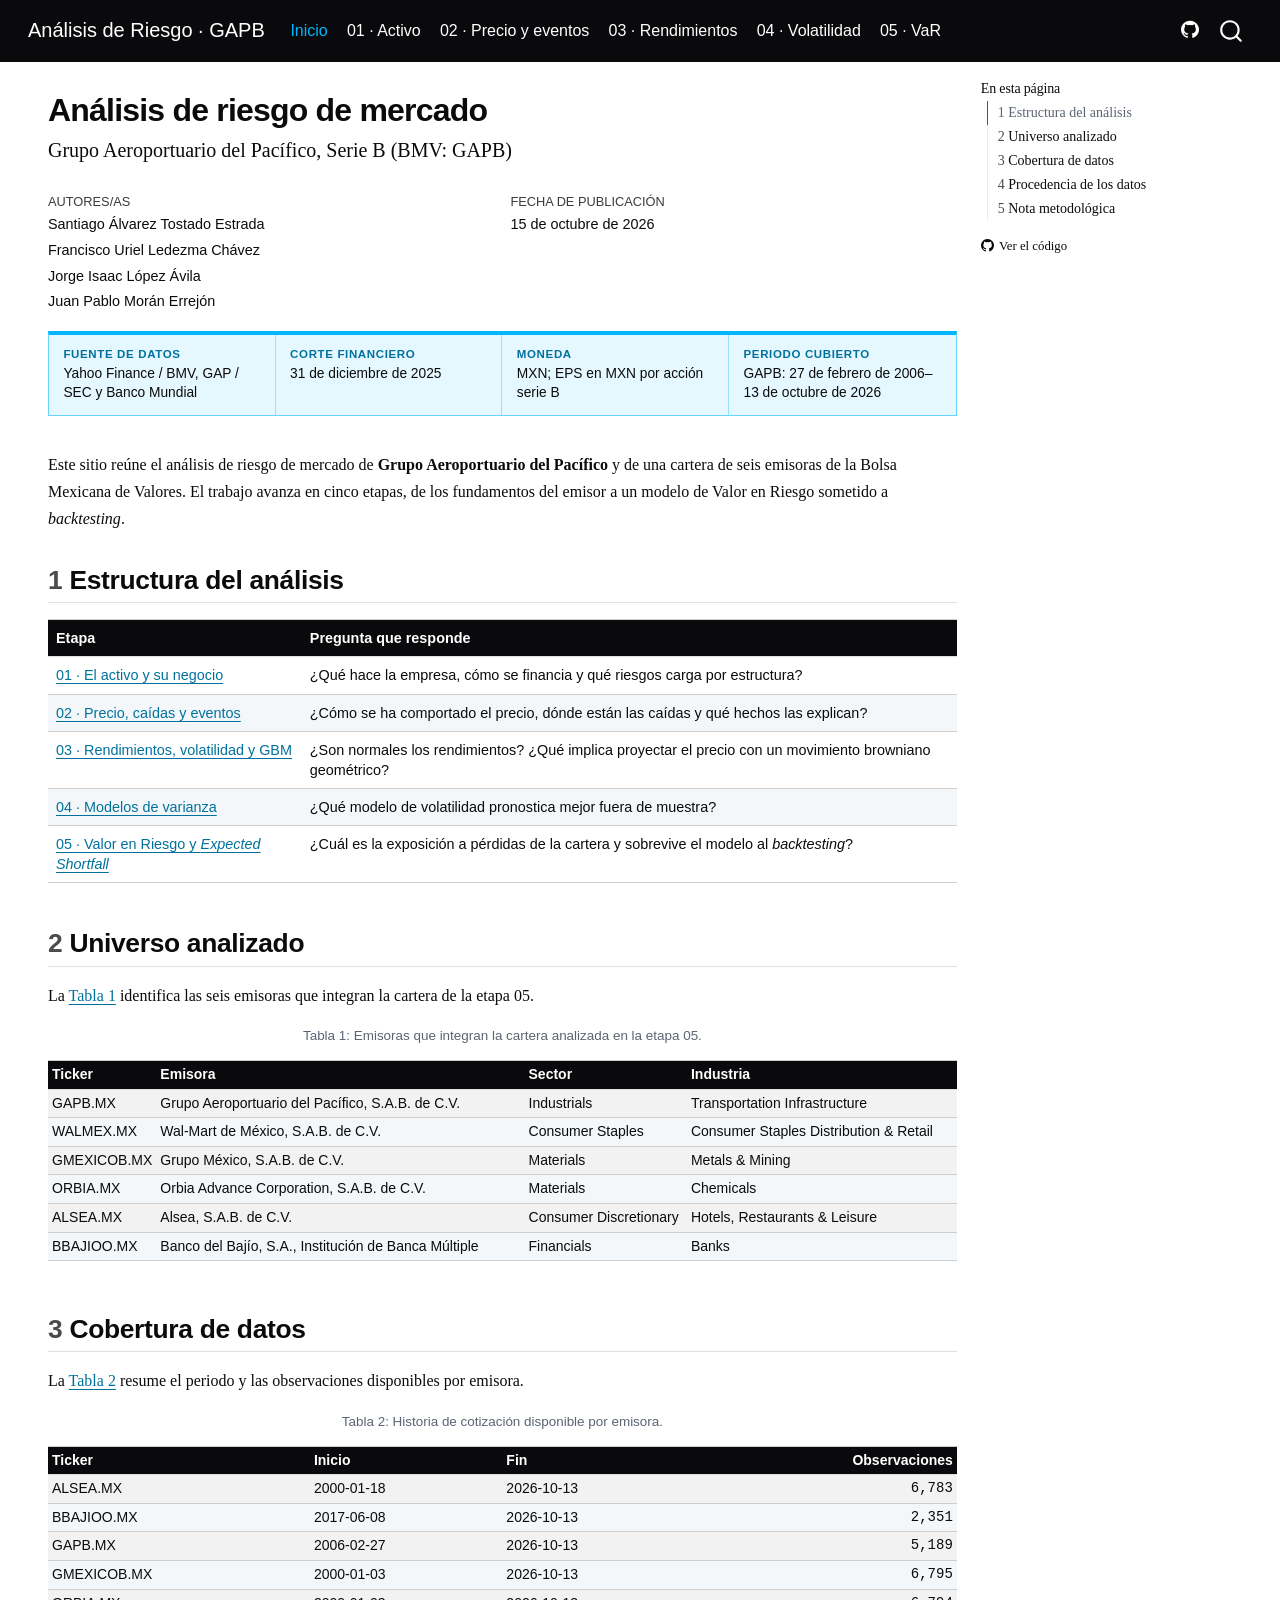
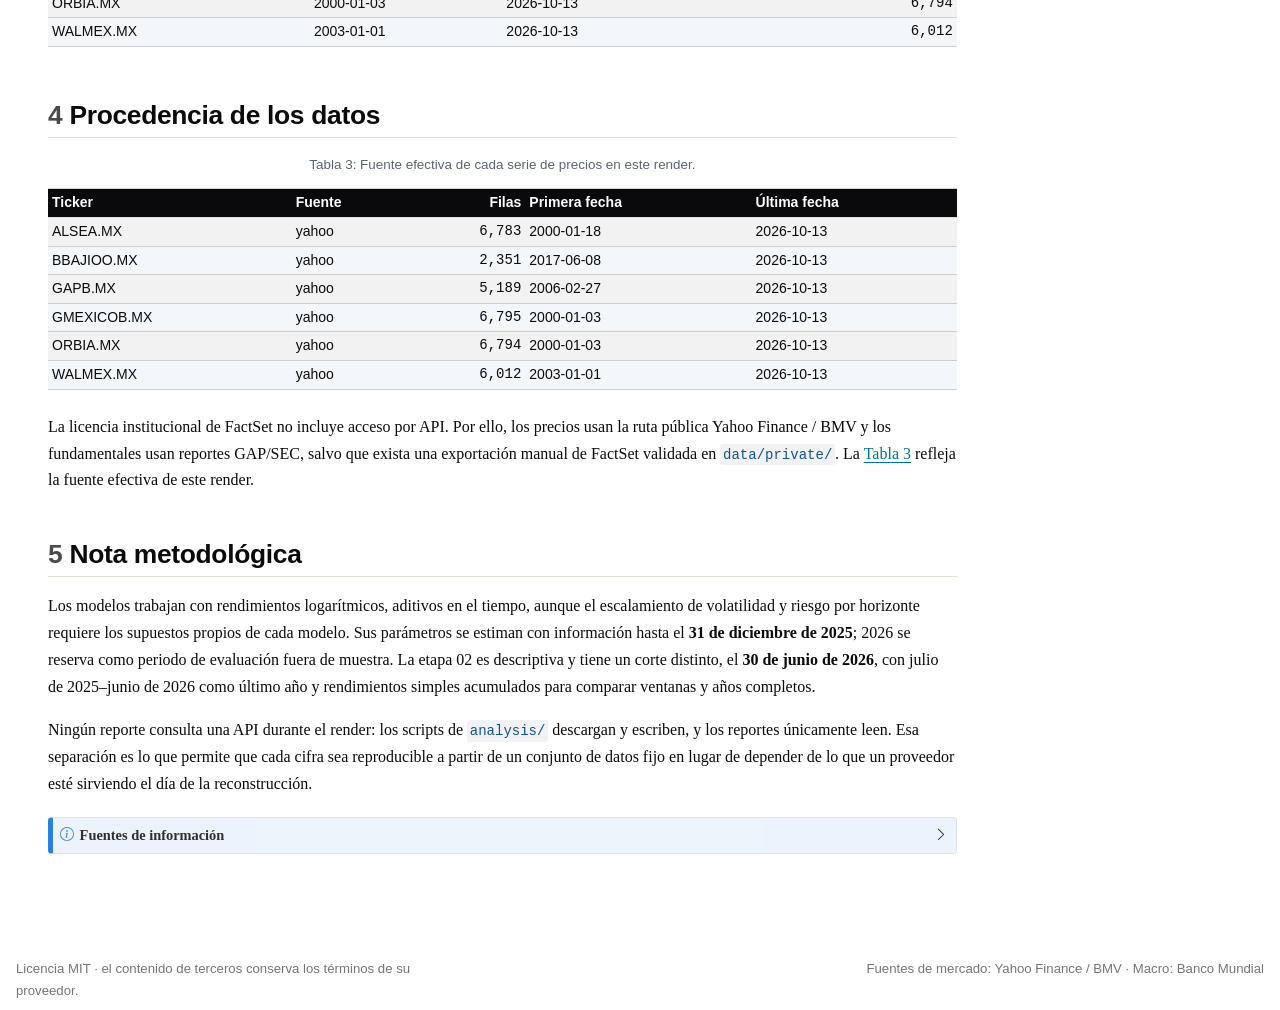
==== commit 57e5a2c8: "docs: re-render the site on the 2026-10 snapshot" ====
--- a/docs/index.html
+++ b/docs/index.html
@@ -2,7 +2,7 @@
 <html xmlns="http://www.w3.org/1999/xhtml" lang="es" xml:lang="es"><head>
 
 <meta charset="utf-8">
-<meta name="generator" content="quarto-1.6.42">
+<meta name="generator" content="quarto-1.10.18">
 
 <meta name="viewport" content="width=device-width, initial-scale=1.0, user-scalable=yes">
 
@@ -13,10 +13,16 @@
 
 <title>Análisis de Riesgo · GAPB</title>
 <style>
-code{white-space: pre-wrap;}
+/* Default styles provided by pandoc.
+** See https://pandoc.org/MANUAL.html#variables-for-html for config info.
+*/
 span.smallcaps{font-variant: small-caps;}
-div.columns{display: flex; gap: min(4vw, 1.5em);}
-div.column{flex: auto; overflow-x: auto;}
+div.columns{display: flex; gap: 1.5em;}
+div.column{flex: auto;}
+@media screen {
+div.columns{gap: min(4vw, 1.5em);}
+div.column{overflow-x: auto;}
+}
 div.hanging-indent{margin-left: 1.5em; text-indent: -1.5em;}
 ul.task-list{list-style: none;}
 ul.task-list li input[type="checkbox"] {
@@ -34,15 +40,16 @@
 <script src="site_libs/quarto-search/fuse.min.js"></script>
 <script src="site_libs/quarto-search/quarto-search.js"></script>
 <meta name="quarto:offset" content="./">
-<script src="site_libs/quarto-html/quarto.js"></script>
+<script src="site_libs/quarto-html/quarto.js" type="module"></script>
+<script src="site_libs/quarto-html/tabsets/tabsets.js" type="module"></script>
 <script src="site_libs/quarto-html/popper.min.js"></script>
 <script src="site_libs/quarto-html/tippy.umd.min.js"></script>
 <script src="site_libs/quarto-html/anchor.min.js"></script>
 <link href="site_libs/quarto-html/tippy.css" rel="stylesheet">
-<link href="site_libs/quarto-html/quarto-syntax-highlighting-8b03d5e0b9f575736ff961f99966e527.css" rel="stylesheet" id="quarto-text-highlighting-styles">
+<link href="site_libs/quarto-html/quarto-syntax-highlighting-bb6b7ff44b12c6be5ebe32cd498144c2.css" rel="stylesheet" id="quarto-text-highlighting-styles">
 <script src="site_libs/bootstrap/bootstrap.min.js"></script>
 <link href="site_libs/bootstrap/bootstrap-icons.css" rel="stylesheet">
-<link href="site_libs/bootstrap/bootstrap-8c63c3e55c9d928fa9b9e192c27b7bb7.min.css" rel="stylesheet" append-hash="true" id="quarto-bootstrap" data-mode="light">
+<link href="site_libs/bootstrap/bootstrap-dd9eeb3a66d606a42fa7fa148d450bc2.min.css" rel="stylesheet" append-hash="true" id="quarto-bootstrap" data-mode="light">
 <script id="quarto-search-options" type="application/json">{
   "location": "navbar",
   "copy-button": false,
@@ -57,7 +64,7 @@
   ],
   "show-item-context": false,
   "language": {
-    "search-no-results-text": "Sin resultados",
+    "search-no-results-text": "No se han encontrado resultados",
     "search-matching-documents-text": "documentos encontrados",
     "search-copy-link-title": "Copiar el enlace en la búsqueda",
     "search-hide-matches-text": "Ocultar resultados adicionales",
@@ -75,7 +82,7 @@
 
 </head>
 
-<body class="nav-fixed">
+<body class="nav-fixed quarto-light">
 
 <div id="quarto-search-results"></div>
   <header id="quarto-header" class="headroom fixed-top">
@@ -173,7 +180,7 @@
     <div>
     <div class="quarto-title-meta-heading">Fecha de publicación</div>
     <div class="quarto-title-meta-contents">
-      <p class="date">25 de septiembre de 2026</p>
+      <p class="date">15 de octubre de 2026</p>
     </div>
   </div>
   
@@ -215,7 +222,7 @@
 Periodo cubierto
 </dt>
 <dd>
-GAPB: 27 de febrero de 2006–26 de agosto de 2026
+GAPB: 27 de febrero de 2006–13 de octubre de 2026
 </dd>
 </div>
 </dl>
@@ -264,7 +271,7 @@
 </figcaption>
 <div aria-describedby="tbl-universe-caption-0ceaefa1-69ba-4598-a22c-09a6ac19f8ca">
 <div class="cell-output-display">
-<table class="do-not-create-environment cell caption-top table table-sm table-striped small">
+<table class="cell caption-top table table-sm table-striped small">
 <colgroup>
 <col style="width: 9%">
 <col style="width: 41%">
@@ -335,7 +342,7 @@
 </figcaption>
 <div aria-describedby="tbl-coverage-caption-0ceaefa1-69ba-4598-a22c-09a6ac19f8ca">
 <div class="cell-output-display">
-<table class="do-not-create-environment cell caption-top table table-sm table-striped small">
+<table class="cell caption-top table table-sm table-striped small">
 <thead>
 <tr class="header">
 <th style="text-align: left;">Ticker</th>
@@ -348,38 +355,38 @@
 <tr class="odd">
 <td style="text-align: left;">ALSEA.MX</td>
 <td style="text-align: left;">2000-01-18</td>
-<td style="text-align: left;">2026-08-26</td>
-<td style="text-align: right;">6,750</td>
+<td style="text-align: left;">2026-10-13</td>
+<td style="text-align: right;">6,783</td>
 </tr>
 <tr class="even">
 <td style="text-align: left;">BBAJIOO.MX</td>
 <td style="text-align: left;">2017-06-08</td>
-<td style="text-align: left;">2026-08-26</td>
-<td style="text-align: right;">2,318</td>
+<td style="text-align: left;">2026-10-13</td>
+<td style="text-align: right;">2,351</td>
 </tr>
 <tr class="odd">
 <td style="text-align: left;">GAPB.MX</td>
 <td style="text-align: left;">2006-02-27</td>
-<td style="text-align: left;">2026-08-26</td>
-<td style="text-align: right;">5,156</td>
+<td style="text-align: left;">2026-10-13</td>
+<td style="text-align: right;">5,189</td>
 </tr>
 <tr class="even">
 <td style="text-align: left;">GMEXICOB.MX</td>
 <td style="text-align: left;">2000-01-03</td>
-<td style="text-align: left;">2026-08-25</td>
-<td style="text-align: right;">6,761</td>
+<td style="text-align: left;">2026-10-13</td>
+<td style="text-align: right;">6,795</td>
 </tr>
 <tr class="odd">
 <td style="text-align: left;">ORBIA.MX</td>
 <td style="text-align: left;">2000-01-03</td>
-<td style="text-align: left;">2026-08-26</td>
-<td style="text-align: right;">6,761</td>
+<td style="text-align: left;">2026-10-13</td>
+<td style="text-align: right;">6,794</td>
 </tr>
 <tr class="even">
 <td style="text-align: left;">WALMEX.MX</td>
 <td style="text-align: left;">2003-01-01</td>
-<td style="text-align: left;">2026-08-26</td>
-<td style="text-align: right;">5,979</td>
+<td style="text-align: left;">2026-10-13</td>
+<td style="text-align: right;">6,012</td>
 </tr>
 </tbody>
 </table>
@@ -399,7 +406,7 @@
 </figcaption>
 <div aria-describedby="tbl-provenance-caption-0ceaefa1-69ba-4598-a22c-09a6ac19f8ca">
 <div class="cell-output-display">
-<table class="do-not-create-environment cell caption-top table table-sm table-striped small">
+<table class="cell caption-top table table-sm table-striped small">
 <thead>
 <tr class="header">
 <th style="text-align: left;">Ticker</th>
@@ -413,44 +420,44 @@
 <tr class="odd">
 <td style="text-align: left;">ALSEA.MX</td>
 <td style="text-align: left;">yahoo</td>
-<td style="text-align: right;">6,750</td>
+<td style="text-align: right;">6,783</td>
 <td style="text-align: left;">2000-01-18</td>
-<td style="text-align: left;">2026-08-26</td>
+<td style="text-align: left;">2026-10-13</td>
 </tr>
 <tr class="even">
 <td style="text-align: left;">BBAJIOO.MX</td>
 <td style="text-align: left;">yahoo</td>
-<td style="text-align: right;">2,318</td>
+<td style="text-align: right;">2,351</td>
 <td style="text-align: left;">2017-06-08</td>
-<td style="text-align: left;">2026-08-26</td>
+<td style="text-align: left;">2026-10-13</td>
 </tr>
 <tr class="odd">
 <td style="text-align: left;">GAPB.MX</td>
 <td style="text-align: left;">yahoo</td>
-<td style="text-align: right;">5,156</td>
+<td style="text-align: right;">5,189</td>
 <td style="text-align: left;">2006-02-27</td>
-<td style="text-align: left;">2026-08-26</td>
+<td style="text-align: left;">2026-10-13</td>
 </tr>
 <tr class="even">
 <td style="text-align: left;">GMEXICOB.MX</td>
 <td style="text-align: left;">yahoo</td>
-<td style="text-align: right;">6,761</td>
+<td style="text-align: right;">6,795</td>
 <td style="text-align: left;">2000-01-03</td>
-<td style="text-align: left;">2026-08-25</td>
+<td style="text-align: left;">2026-10-13</td>
 </tr>
 <tr class="odd">
 <td style="text-align: left;">ORBIA.MX</td>
 <td style="text-align: left;">yahoo</td>
-<td style="text-align: right;">6,761</td>
+<td style="text-align: right;">6,794</td>
 <td style="text-align: left;">2000-01-03</td>
-<td style="text-align: left;">2026-08-26</td>
+<td style="text-align: left;">2026-10-13</td>
 </tr>
 <tr class="even">
 <td style="text-align: left;">WALMEX.MX</td>
 <td style="text-align: left;">yahoo</td>
-<td style="text-align: right;">5,979</td>
+<td style="text-align: right;">6,012</td>
 <td style="text-align: left;">2003-01-01</td>
-<td style="text-align: left;">2026-08-26</td>
+<td style="text-align: left;">2026-10-13</td>
 </tr>
 </tbody>
 </table>
@@ -466,12 +473,12 @@
 <p>Los modelos trabajan con rendimientos logarítmicos, aditivos en el tiempo, aunque el escalamiento de volatilidad y riesgo por horizonte requiere los supuestos propios de cada modelo. Sus parámetros se estiman con información hasta el <strong>31 de diciembre de 2025</strong>; 2026 se reserva como periodo de evaluación fuera de muestra. La etapa 02 es descriptiva y tiene un corte distinto, el <strong>30 de junio de 2026</strong>, con julio de 2025–junio de 2026 como último año y rendimientos simples acumulados para comparar ventanas y años completos.</p>
 <p>Ningún reporte consulta una API durante el render: los scripts de <code>analysis/</code> descargan y escriben, y los reportes únicamente leen. Esa separación es lo que permite que cada cifra sea reproducible a partir de un conjunto de datos fijo en lugar de depender de lo que un proveedor esté sirviendo el día de la reconstrucción.</p>
 <div class="callout callout-style-default callout-note callout-titled">
-<div class="callout-header d-flex align-content-center" data-bs-toggle="collapse" data-bs-target=".callout-1-contents" aria-controls="callout-1" aria-expanded="false" aria-label="Toggle callout">
+<div class="callout-header d-flex align-content-center collapsed" data-bs-toggle="collapse" data-bs-target=".callout-1-contents" aria-controls="callout-1" aria-expanded="false" aria-label="Toggle callout">
 <div class="callout-icon-container">
 <i class="callout-icon"></i>
 </div>
 <div class="callout-title-container flex-fill">
-Fuentes de información
+<span class="screen-reader-only">Nota</span>Fuentes de información
 </div>
 <div class="callout-btn-toggle d-inline-block border-0 py-1 ps-1 pe-0 float-end"><i class="callout-toggle"></i></div>
 </div>
@@ -487,241 +494,248 @@
 
 </main> <!-- /main -->
 <script id="quarto-html-after-body" type="application/javascript">
-window.document.addEventListener("DOMContentLoaded", function (event) {
-  const toggleBodyColorMode = (bsSheetEl) => {
-    const mode = bsSheetEl.getAttribute("data-mode");
-    const bodyEl = window.document.querySelector("body");
-    if (mode === "dark") {
-      bodyEl.classList.add("quarto-dark");
-      bodyEl.classList.remove("quarto-light");
-    } else {
-      bodyEl.classList.add("quarto-light");
-      bodyEl.classList.remove("quarto-dark");
+  window.document.addEventListener("DOMContentLoaded", function (event) {
+    const icon = "";
+    const anchorJS = new window.AnchorJS();
+    anchorJS.options = {
+      placement: 'right',
+      icon: icon
+    };
+    anchorJS.add('.anchored');
+    const isCodeAnnotation = (el) => {
+      for (const clz of el.classList) {
+        if (clz.startsWith('code-annotation-')) {                     
+          return true;
+        }
+      }
+      return false;
     }
-  }
-  const toggleBodyColorPrimary = () => {
-    const bsSheetEl = window.document.querySelector("link#quarto-bootstrap");
-    if (bsSheetEl) {
-      toggleBodyColorMode(bsSheetEl);
+    const onCopySuccess = function(e) {
+      // button target
+      const button = e.trigger;
+      // don't keep focus
+      button.blur();
+      // flash "checked"
+      button.classList.add('code-copy-button-checked');
+      var currentTitle = button.getAttribute("title");
+      button.setAttribute("title", "Copiado");
+      let tooltip;
+      if (window.bootstrap) {
+        button.setAttribute("data-bs-toggle", "tooltip");
+        button.setAttribute("data-bs-placement", "left");
+        button.setAttribute("data-bs-title", "Copiado");
+        tooltip = new bootstrap.Tooltip(button, 
+          { trigger: "manual", 
+            customClass: "code-copy-button-tooltip",
+            offset: [0, -8]});
+        tooltip.show();    
+      }
+      setTimeout(function() {
+        if (tooltip) {
+          tooltip.hide();
+          button.removeAttribute("data-bs-title");
+          button.removeAttribute("data-bs-toggle");
+          button.removeAttribute("data-bs-placement");
+        }
+        button.setAttribute("title", currentTitle);
+        button.classList.remove('code-copy-button-checked');
+      }, 1000);
+      // clear code selection
+      e.clearSelection();
     }
-  }
-  toggleBodyColorPrimary();  
-  const icon = "";
-  const anchorJS = new window.AnchorJS();
-  anchorJS.options = {
-    placement: 'right',
-    icon: icon
-  };
-  anchorJS.add('.anchored');
-  const isCodeAnnotation = (el) => {
-    for (const clz of el.classList) {
-      if (clz.startsWith('code-annotation-')) {                     
-        return true;
-      }
-    }
-    return false;
-  }
-  const onCopySuccess = function(e) {
-    // button target
-    const button = e.trigger;
-    // don't keep focus
-    button.blur();
-    // flash "checked"
-    button.classList.add('code-copy-button-checked');
-    var currentTitle = button.getAttribute("title");
-    button.setAttribute("title", "Copiado");
-    let tooltip;
-    if (window.bootstrap) {
-      button.setAttribute("data-bs-toggle", "tooltip");
-      button.setAttribute("data-bs-placement", "left");
-      button.setAttribute("data-bs-title", "Copiado");
-      tooltip = new bootstrap.Tooltip(button, 
-        { trigger: "manual", 
-          customClass: "code-copy-button-tooltip",
-          offset: [0, -8]});
-      tooltip.show();    
-    }
-    setTimeout(function() {
-      if (tooltip) {
-        tooltip.hide();
-        button.removeAttribute("data-bs-title");
-        button.removeAttribute("data-bs-toggle");
-        button.removeAttribute("data-bs-placement");
-      }
-      button.setAttribute("title", currentTitle);
-      button.classList.remove('code-copy-button-checked');
-    }, 1000);
-    // clear code selection
-    e.clearSelection();
-  }
-  const getTextToCopy = function(trigger) {
-      const codeEl = trigger.previousElementSibling.cloneNode(true);
+    const getTextToCopy = function(trigger) {
+      const outerScaffold = trigger.parentElement.cloneNode(true);
+      const codeEl = outerScaffold.querySelector('code');
       for (const childEl of codeEl.children) {
         if (isCodeAnnotation(childEl)) {
           childEl.remove();
         }
       }
       return codeEl.innerText;
-  }
-  const clipboard = new window.ClipboardJS('.code-copy-button:not([data-in-quarto-modal])', {
-    text: getTextToCopy
-  });
-  clipboard.on('success', onCopySuccess);
-  if (window.document.getElementById('quarto-embedded-source-code-modal')) {
-    const clipboardModal = new window.ClipboardJS('.code-copy-button[data-in-quarto-modal]', {
-      text: getTextToCopy,
-      container: window.document.getElementById('quarto-embedded-source-code-modal')
+    }
+    const clipboard = new window.ClipboardJS('.code-copy-button:not([data-in-quarto-modal])', {
+      text: getTextToCopy
     });
-    clipboardModal.on('success', onCopySuccess);
-  }
-    var localhostRegex = new RegExp(/^(?:http|https):\/\/localhost\:?[0-9]*\//);
-    var mailtoRegex = new RegExp(/^mailto:/);
-      var filterRegex = new RegExp('/' + window.location.host + '/');
-    var isInternal = (href) => {
-        return filterRegex.test(href) || localhostRegex.test(href) || mailtoRegex.test(href);
+    clipboard.on('success', onCopySuccess);
+    if (window.document.getElementById('quarto-embedded-source-code-modal')) {
+      const clipboardModal = new window.ClipboardJS('.code-copy-button[data-in-quarto-modal]', {
+        text: getTextToCopy,
+        container: window.document.getElementById('quarto-embedded-source-code-modal')
+      });
+      clipboardModal.on('success', onCopySuccess);
     }
-    // Inspect non-navigation links and adorn them if external
- 	var links = window.document.querySelectorAll('a[href]:not(.nav-link):not(.navbar-brand):not(.toc-action):not(.sidebar-link):not(.sidebar-item-toggle):not(.pagination-link):not(.no-external):not([aria-hidden]):not(.dropdown-item):not(.quarto-navigation-tool):not(.about-link)');
-    for (var i=0; i<links.length; i++) {
-      const link = links[i];
-      if (!isInternal(link.href)) {
-        // undo the damage that might have been done by quarto-nav.js in the case of
-        // links that we want to consider external
-        if (link.dataset.originalHref !== undefined) {
-          link.href = link.dataset.originalHref;
-        }
-          // target, if specified
-          link.setAttribute("target", "_blank");
-          if (link.getAttribute("rel") === null) {
-            link.setAttribute("rel", "noopener");
+      var localhostRegex = new RegExp(/^(?:http|https):\/\/localhost\:?[0-9]*\//);
+      var mailtoRegex = new RegExp(/^mailto:/);
+        var filterRegex = new RegExp('/' + window.location.host + '/');
+      var isInternal = (href) => {
+          return filterRegex.test(href) || localhostRegex.test(href) || mailtoRegex.test(href);
+      }
+      // Inspect non-navigation links and adorn them if external
+     var links = window.document.querySelectorAll('a[href]:not(.nav-link):not(.navbar-brand):not(.toc-action):not(.sidebar-link):not(.sidebar-item-toggle):not(.pagination-link):not(.no-external):not([aria-hidden]):not(.dropdown-item):not(.quarto-navigation-tool):not(.about-link)');
+      for (var i=0; i<links.length; i++) {
+        const link = links[i];
+        if (!isInternal(link.href)) {
+          // undo the damage that might have been done by quarto-nav.js in the case of
+          // links that we want to consider external
+          if (link.dataset.originalHref !== undefined) {
+            link.href = link.dataset.originalHref;
           }
-      }
+            // target, if specified
+            link.setAttribute("target", "_blank");
+            if (link.getAttribute("rel") === null) {
+              link.setAttribute("rel", "noopener");
+            }
+        }
+      }
+    function tippyHover(el, contentFn, onTriggerFn, onUntriggerFn) {
+      const config = {
+        allowHTML: true,
+        maxWidth: 500,
+        delay: 100,
+        arrow: false,
+        appendTo: function(el) {
+            return el.parentElement;
+        },
+        interactive: true,
+        interactiveBorder: 10,
+        theme: 'quarto',
+        placement: 'bottom-start',
+      };
+      if (contentFn) {
+        config.content = contentFn;
+      }
+      if (onTriggerFn) {
+        config.onTrigger = onTriggerFn;
+      }
+      if (onUntriggerFn) {
+        config.onUntrigger = onUntriggerFn;
+      }
+      window.tippy(el, config); 
     }
-  function tippyHover(el, contentFn, onTriggerFn, onUntriggerFn) {
-    const config = {
-      allowHTML: true,
-      maxWidth: 500,
-      delay: 100,
-      arrow: false,
-      appendTo: function(el) {
-          return el.parentElement;
-      },
-      interactive: true,
-      interactiveBorder: 10,
-      theme: 'quarto',
-      placement: 'bottom-start',
-    };
-    if (contentFn) {
-      config.content = contentFn;
+    const noterefs = window.document.querySelectorAll('a[role="doc-noteref"]');
+    for (var i=0; i<noterefs.length; i++) {
+      const ref = noterefs[i];
+      tippyHover(ref, function() {
+        // use id or data attribute instead here
+        let href = ref.getAttribute('data-footnote-href') || ref.getAttribute('href');
+        try { href = new URL(href).hash; } catch {}
+        const id = href.replace(/^#\/?/, "");
+        const note = window.document.getElementById(id);
+        if (note) {
+          return note.innerHTML;
+        } else {
+          return "";
+        }
+      });
     }
-    if (onTriggerFn) {
-      config.onTrigger = onTriggerFn;
-    }
-    if (onUntriggerFn) {
-      config.onUntrigger = onUntriggerFn;
-    }
-    window.tippy(el, config); 
-  }
-  const noterefs = window.document.querySelectorAll('a[role="doc-noteref"]');
-  for (var i=0; i<noterefs.length; i++) {
-    const ref = noterefs[i];
-    tippyHover(ref, function() {
-      // use id or data attribute instead here
-      let href = ref.getAttribute('data-footnote-href') || ref.getAttribute('href');
-      try { href = new URL(href).hash; } catch {}
-      const id = href.replace(/^#\/?/, "");
-      const note = window.document.getElementById(id);
-      if (note) {
-        return note.innerHTML;
+    const xrefs = window.document.querySelectorAll('a.quarto-xref');
+    const processXRef = (id, note) => {
+      // Strip column container classes
+      const stripColumnClz = (el) => {
+        el.classList.remove("page-full", "page-columns");
+        if (el.children) {
+          for (const child of el.children) {
+            stripColumnClz(child);
+          }
+        }
+      }
+      stripColumnClz(note)
+      if (id === null || id.startsWith('sec-')) {
+        // Special case sections, only their first couple elements
+        const container = document.createElement("div");
+        if (note.children && note.children.length > 2) {
+          container.appendChild(note.children[0].cloneNode(true));
+          for (let i = 1; i < note.children.length; i++) {
+            const child = note.children[i];
+            if (child.tagName === "P" && child.innerText === "") {
+              continue;
+            } else {
+              container.appendChild(child.cloneNode(true));
+              break;
+            }
+          }
+          if (window.Quarto?.typesetMath) {
+            window.Quarto.typesetMath(container);
+          }
+          return container.innerHTML
+        } else {
+          if (window.Quarto?.typesetMath) {
+            window.Quarto.typesetMath(note);
+          }
+          return note.innerHTML;
+        }
       } else {
-        return "";
-      }
-    });
-  }
-  const xrefs = window.document.querySelectorAll('a.quarto-xref');
-  const processXRef = (id, note) => {
-    // Strip column container classes
-    const stripColumnClz = (el) => {
-      el.classList.remove("page-full", "page-columns");
-      if (el.children) {
-        for (const child of el.children) {
-          stripColumnClz(child);
-        }
-      }
-    }
-    stripColumnClz(note)
-    if (id === null || id.startsWith('sec-')) {
-      // Special case sections, only their first couple elements
-      const container = document.createElement("div");
-      if (note.children && note.children.length > 2) {
-        container.appendChild(note.children[0].cloneNode(true));
-        for (let i = 1; i < note.children.length; i++) {
-          const child = note.children[i];
-          if (child.tagName === "P" && child.innerText === "") {
-            continue;
-          } else {
-            container.appendChild(child.cloneNode(true));
-            break;
-          }
-        }
-        if (window.Quarto?.typesetMath) {
-          window.Quarto.typesetMath(container);
-        }
-        return container.innerHTML
-      } else {
+        // Remove any anchor links if they are present
+        const anchorLink = note.querySelector('a.anchorjs-link');
+        if (anchorLink) {
+          anchorLink.remove();
+        }
         if (window.Quarto?.typesetMath) {
           window.Quarto.typesetMath(note);
         }
-        return note.innerHTML;
-      }
-    } else {
-      // Remove any anchor links if they are present
-      const anchorLink = note.querySelector('a.anchorjs-link');
-      if (anchorLink) {
-        anchorLink.remove();
-      }
-      if (window.Quarto?.typesetMath) {
-        window.Quarto.typesetMath(note);
-      }
-      if (note.classList.contains("callout")) {
-        return note.outerHTML;
-      } else {
-        return note.innerHTML;
+        if (note.classList.contains("callout")) {
+          return note.outerHTML;
+        } else {
+          return note.innerHTML;
+        }
       }
     }
-  }
-  for (var i=0; i<xrefs.length; i++) {
-    const xref = xrefs[i];
-    tippyHover(xref, undefined, function(instance) {
-      instance.disable();
-      let url = xref.getAttribute('href');
-      let hash = undefined; 
-      if (url.startsWith('#')) {
-        hash = url;
-      } else {
-        try { hash = new URL(url).hash; } catch {}
-      }
-      if (hash) {
-        const id = hash.replace(/^#\/?/, "");
-        const note = window.document.getElementById(id);
-        if (note !== null) {
-          try {
-            const html = processXRef(id, note.cloneNode(true));
-            instance.setContent(html);
-          } finally {
-            instance.enable();
-            instance.show();
+    for (var i=0; i<xrefs.length; i++) {
+      const xref = xrefs[i];
+      tippyHover(xref, undefined, function(instance) {
+        instance.disable();
+        let url = xref.getAttribute('href');
+        let hash = undefined; 
+        if (url.startsWith('#')) {
+          hash = url;
+        } else {
+          try { hash = new URL(url).hash; } catch {}
+        }
+        if (hash) {
+          const id = hash.replace(/^#\/?/, "");
+          const note = window.document.getElementById(id);
+          if (note !== null) {
+            try {
+              const html = processXRef(id, note.cloneNode(true));
+              instance.setContent(html);
+            } finally {
+              instance.enable();
+              instance.show();
+            }
+          } else {
+            // See if we can fetch this
+            fetch(url.split('#')[0])
+            .then(res => res.text())
+            .then(html => {
+              const parser = new DOMParser();
+              const htmlDoc = parser.parseFromString(html, "text/html");
+              const note = htmlDoc.getElementById(id);
+              if (note !== null) {
+                const html = processXRef(id, note);
+                instance.setContent(html);
+              } 
+            }).finally(() => {
+              instance.enable();
+              instance.show();
+            });
           }
         } else {
-          // See if we can fetch this
-          fetch(url.split('#')[0])
+          // See if we can fetch a full url (with no hash to target)
+          // This is a special case and we should probably do some content thinning / targeting
+          fetch(url)
           .then(res => res.text())
           .then(html => {
             const parser = new DOMParser();
             const htmlDoc = parser.parseFromString(html, "text/html");
-            const note = htmlDoc.getElementById(id);
+            const note = htmlDoc.querySelector('main.content');
             if (note !== null) {
-              const html = processXRef(id, note);
+              // This should only happen for chapter cross references
+              // (since there is no id in the URL)
+              // remove the first header
+              if (note.children.length > 0 && note.children[0].tagName === "HEADER") {
+                note.children[0].remove();
+              }
+              const html = processXRef(null, note);
               instance.setContent(html);
             } 
           }).finally(() => {
@@ -729,185 +743,161 @@
             instance.show();
           });
         }
-      } else {
-        // See if we can fetch a full url (with no hash to target)
-        // This is a special case and we should probably do some content thinning / targeting
-        fetch(url)
-        .then(res => res.text())
-        .then(html => {
-          const parser = new DOMParser();
-          const htmlDoc = parser.parseFromString(html, "text/html");
-          const note = htmlDoc.querySelector('main.content');
-          if (note !== null) {
-            // This should only happen for chapter cross references
-            // (since there is no id in the URL)
-            // remove the first header
-            if (note.children.length > 0 && note.children[0].tagName === "HEADER") {
-              note.children[0].remove();
-            }
-            const html = processXRef(null, note);
-            instance.setContent(html);
-          } 
-        }).finally(() => {
-          instance.enable();
-          instance.show();
-        });
-      }
-    }, function(instance) {
-    });
-  }
-      let selectedAnnoteEl;
-      const selectorForAnnotation = ( cell, annotation) => {
-        let cellAttr = 'data-code-cell="' + cell + '"';
-        let lineAttr = 'data-code-annotation="' +  annotation + '"';
-        const selector = 'span[' + cellAttr + '][' + lineAttr + ']';
-        return selector;
-      }
-      const selectCodeLines = (annoteEl) => {
-        const doc = window.document;
-        const targetCell = annoteEl.getAttribute("data-target-cell");
-        const targetAnnotation = annoteEl.getAttribute("data-target-annotation");
-        const annoteSpan = window.document.querySelector(selectorForAnnotation(targetCell, targetAnnotation));
-        const lines = annoteSpan.getAttribute("data-code-lines").split(",");
-        const lineIds = lines.map((line) => {
-          return targetCell + "-" + line;
-        })
-        let top = null;
-        let height = null;
-        let parent = null;
-        if (lineIds.length > 0) {
-            //compute the position of the single el (top and bottom and make a div)
-            const el = window.document.getElementById(lineIds[0]);
-            top = el.offsetTop;
-            height = el.offsetHeight;
-            parent = el.parentElement.parentElement;
-          if (lineIds.length > 1) {
-            const lastEl = window.document.getElementById(lineIds[lineIds.length - 1]);
-            const bottom = lastEl.offsetTop + lastEl.offsetHeight;
-            height = bottom - top;
-          }
-          if (top !== null && height !== null && parent !== null) {
-            // cook up a div (if necessary) and position it 
-            let div = window.document.getElementById("code-annotation-line-highlight");
-            if (div === null) {
-              div = window.document.createElement("div");
-              div.setAttribute("id", "code-annotation-line-highlight");
-              div.style.position = 'absolute';
-              parent.appendChild(div);
-            }
-            div.style.top = top - 2 + "px";
-            div.style.height = height + 4 + "px";
-            div.style.left = 0;
-            let gutterDiv = window.document.getElementById("code-annotation-line-highlight-gutter");
-            if (gutterDiv === null) {
-              gutterDiv = window.document.createElement("div");
-              gutterDiv.setAttribute("id", "code-annotation-line-highlight-gutter");
-              gutterDiv.style.position = 'absolute';
-              const codeCell = window.document.getElementById(targetCell);
-              const gutter = codeCell.querySelector('.code-annotation-gutter');
-              gutter.appendChild(gutterDiv);
-            }
-            gutterDiv.style.top = top - 2 + "px";
-            gutterDiv.style.height = height + 4 + "px";
-          }
-          selectedAnnoteEl = annoteEl;
-        }
-      };
-      const unselectCodeLines = () => {
-        const elementsIds = ["code-annotation-line-highlight", "code-annotation-line-highlight-gutter"];
-        elementsIds.forEach((elId) => {
-          const div = window.document.getElementById(elId);
-          if (div) {
-            div.remove();
-          }
-        });
-        selectedAnnoteEl = undefined;
-      };
-        // Handle positioning of the toggle
-    window.addEventListener(
-      "resize",
-      throttle(() => {
-        elRect = undefined;
-        if (selectedAnnoteEl) {
-          selectCodeLines(selectedAnnoteEl);
-        }
-      }, 10)
-    );
-    function throttle(fn, ms) {
-    let throttle = false;
-    let timer;
-      return (...args) => {
-        if(!throttle) { // first call gets through
-            fn.apply(this, args);
-            throttle = true;
-        } else { // all the others get throttled
-            if(timer) clearTimeout(timer); // cancel #2
-            timer = setTimeout(() => {
-              fn.apply(this, args);
-              timer = throttle = false;
-            }, ms);
-        }
-      };
-    }
-      // Attach click handler to the DT
-      const annoteDls = window.document.querySelectorAll('dt[data-target-cell]');
-      for (const annoteDlNode of annoteDls) {
-        annoteDlNode.addEventListener('click', (event) => {
-          const clickedEl = event.target;
-          if (clickedEl !== selectedAnnoteEl) {
-            unselectCodeLines();
-            const activeEl = window.document.querySelector('dt[data-target-cell].code-annotation-active');
-            if (activeEl) {
-              activeEl.classList.remove('code-annotation-active');
-            }
-            selectCodeLines(clickedEl);
-            clickedEl.classList.add('code-annotation-active');
-          } else {
-            // Unselect the line
-            unselectCodeLines();
-            clickedEl.classList.remove('code-annotation-active');
-          }
-        });
-      }
-  const findCites = (el) => {
-    const parentEl = el.parentElement;
-    if (parentEl) {
-      const cites = parentEl.dataset.cites;
-      if (cites) {
-        return {
-          el,
-          cites: cites.split(' ')
-        };
-      } else {
-        return findCites(el.parentElement)
-      }
-    } else {
-      return undefined;
-    }
-  };
-  var bibliorefs = window.document.querySelectorAll('a[role="doc-biblioref"]');
-  for (var i=0; i<bibliorefs.length; i++) {
-    const ref = bibliorefs[i];
-    const citeInfo = findCites(ref);
-    if (citeInfo) {
-      tippyHover(citeInfo.el, function() {
-        var popup = window.document.createElement('div');
-        citeInfo.cites.forEach(function(cite) {
-          var citeDiv = window.document.createElement('div');
-          citeDiv.classList.add('hanging-indent');
-          citeDiv.classList.add('csl-entry');
-          var biblioDiv = window.document.getElementById('ref-' + cite);
-          if (biblioDiv) {
-            citeDiv.innerHTML = biblioDiv.innerHTML;
-          }
-          popup.appendChild(citeDiv);
-        });
-        return popup.innerHTML;
+      }, function(instance) {
       });
     }
-  }
-});
-</script>
+        let selectedAnnoteEl;
+        const selectorForAnnotation = ( cell, annotation) => {
+          let cellAttr = 'data-code-cell="' + cell + '"';
+          let lineAttr = 'data-code-annotation="' +  annotation + '"';
+          const selector = 'span[' + cellAttr + '][' + lineAttr + ']';
+          return selector;
+        }
+        const selectCodeLines = (annoteEl) => {
+          const doc = window.document;
+          const targetCell = annoteEl.getAttribute("data-target-cell");
+          const targetAnnotation = annoteEl.getAttribute("data-target-annotation");
+          const annoteSpan = window.document.querySelector(selectorForAnnotation(targetCell, targetAnnotation));
+          const lines = annoteSpan.getAttribute("data-code-lines").split(",");
+          const lineIds = lines.map((line) => {
+            return targetCell + "-" + line;
+          })
+          let top = null;
+          let height = null;
+          let parent = null;
+          if (lineIds.length > 0) {
+              //compute the position of the single el (top and bottom and make a div)
+              const el = window.document.getElementById(lineIds[0]);
+              top = el.offsetTop;
+              height = el.offsetHeight;
+              parent = el.parentElement.parentElement;
+            if (lineIds.length > 1) {
+              const lastEl = window.document.getElementById(lineIds[lineIds.length - 1]);
+              const bottom = lastEl.offsetTop + lastEl.offsetHeight;
+              height = bottom - top;
+            }
+            if (top !== null && height !== null && parent !== null) {
+              // cook up a div (if necessary) and position it 
+              let div = window.document.getElementById("code-annotation-line-highlight");
+              if (div === null) {
+                div = window.document.createElement("div");
+                div.setAttribute("id", "code-annotation-line-highlight");
+                div.style.position = 'absolute';
+                parent.appendChild(div);
+              }
+              div.style.top = top - 2 + "px";
+              div.style.height = height + 4 + "px";
+              div.style.left = 0;
+              let gutterDiv = window.document.getElementById("code-annotation-line-highlight-gutter");
+              if (gutterDiv === null) {
+                gutterDiv = window.document.createElement("div");
+                gutterDiv.setAttribute("id", "code-annotation-line-highlight-gutter");
+                gutterDiv.style.position = 'absolute';
+                const codeCell = window.document.getElementById(targetCell);
+                const gutter = codeCell.querySelector('.code-annotation-gutter');
+                gutter.appendChild(gutterDiv);
+              }
+              gutterDiv.style.top = top - 2 + "px";
+              gutterDiv.style.height = height + 4 + "px";
+            }
+            selectedAnnoteEl = annoteEl;
+          }
+        };
+        const unselectCodeLines = () => {
+          const elementsIds = ["code-annotation-line-highlight", "code-annotation-line-highlight-gutter"];
+          elementsIds.forEach((elId) => {
+            const div = window.document.getElementById(elId);
+            if (div) {
+              div.remove();
+            }
+          });
+          selectedAnnoteEl = undefined;
+        };
+          // Handle positioning of the toggle
+      window.addEventListener(
+        "resize",
+        throttle(() => {
+          elRect = undefined;
+          if (selectedAnnoteEl) {
+            selectCodeLines(selectedAnnoteEl);
+          }
+        }, 10)
+      );
+      function throttle(fn, ms) {
+      let throttle = false;
+      let timer;
+        return (...args) => {
+          if(!throttle) { // first call gets through
+              fn.apply(this, args);
+              throttle = true;
+          } else { // all the others get throttled
+              if(timer) clearTimeout(timer); // cancel #2
+              timer = setTimeout(() => {
+                fn.apply(this, args);
+                timer = throttle = false;
+              }, ms);
+          }
+        };
+      }
+        // Attach click handler to the DT
+        const annoteDls = window.document.querySelectorAll('dt[data-target-cell]');
+        for (const annoteDlNode of annoteDls) {
+          annoteDlNode.addEventListener('click', (event) => {
+            const clickedEl = event.target;
+            if (clickedEl !== selectedAnnoteEl) {
+              unselectCodeLines();
+              const activeEl = window.document.querySelector('dt[data-target-cell].code-annotation-active');
+              if (activeEl) {
+                activeEl.classList.remove('code-annotation-active');
+              }
+              selectCodeLines(clickedEl);
+              clickedEl.classList.add('code-annotation-active');
+            } else {
+              // Unselect the line
+              unselectCodeLines();
+              clickedEl.classList.remove('code-annotation-active');
+            }
+          });
+        }
+    const findCites = (el) => {
+      const parentEl = el.parentElement;
+      if (parentEl) {
+        const cites = parentEl.dataset.cites;
+        if (cites) {
+          return {
+            el,
+            cites: cites.split(' ')
+          };
+        } else {
+          return findCites(el.parentElement)
+        }
+      } else {
+        return undefined;
+      }
+    };
+    var bibliorefs = window.document.querySelectorAll('a[role="doc-biblioref"]');
+    for (var i=0; i<bibliorefs.length; i++) {
+      const ref = bibliorefs[i];
+      const citeInfo = findCites(ref);
+      if (citeInfo) {
+        tippyHover(citeInfo.el, function() {
+          var popup = window.document.createElement('div');
+          citeInfo.cites.forEach(function(cite) {
+            var citeDiv = window.document.createElement('div');
+            citeDiv.classList.add('hanging-indent');
+            citeDiv.classList.add('csl-entry');
+            var biblioDiv = window.document.getElementById('ref-' + cite);
+            if (biblioDiv) {
+              citeDiv.innerHTML = biblioDiv.innerHTML;
+            }
+            popup.appendChild(citeDiv);
+          });
+          return popup.innerHTML;
+        });
+      }
+    }
+  });
+  </script>
 </div> <!-- /content -->
 <footer class="footer">
   <div class="nav-footer">
--- a/docs/site_libs/quarto-html/quarto-syntax-highlighting-bb6b7ff44b12c6be5ebe32cd498144c2.css
+++ b/docs/site_libs/quarto-html/quarto-syntax-highlighting-bb6b7ff44b12c6be5ebe32cd498144c2.css
@@ -0,0 +1,236 @@
+/* quarto syntax highlight colors */
+:root {
+  --quarto-hl-ot-color: #003B4F;
+  --quarto-hl-at-color: #657422;
+  --quarto-hl-ss-color: #20794D;
+  --quarto-hl-an-color: #5E5E5E;
+  --quarto-hl-fu-color: #4758AB;
+  --quarto-hl-st-color: #20794D;
+  --quarto-hl-cf-color: #003B4F;
+  --quarto-hl-op-color: #5E5E5E;
+  --quarto-hl-er-color: #AD0000;
+  --quarto-hl-bn-color: #AD0000;
+  --quarto-hl-al-color: #AD0000;
+  --quarto-hl-va-color: #111111;
+  --quarto-hl-bu-color: inherit;
+  --quarto-hl-ex-color: inherit;
+  --quarto-hl-pp-color: #AD0000;
+  --quarto-hl-in-color: #5E5E5E;
+  --quarto-hl-vs-color: #20794D;
+  --quarto-hl-wa-color: #5E5E5E;
+  --quarto-hl-do-color: #5E5E5E;
+  --quarto-hl-im-color: #00769E;
+  --quarto-hl-ch-color: #20794D;
+  --quarto-hl-dt-color: #AD0000;
+  --quarto-hl-fl-color: #AD0000;
+  --quarto-hl-co-color: #5E5E5E;
+  --quarto-hl-cv-color: #5E5E5E;
+  --quarto-hl-cn-color: #8f5902;
+  --quarto-hl-sc-color: #5E5E5E;
+  --quarto-hl-dv-color: #AD0000;
+  --quarto-hl-kw-color: #003B4F;
+}
+
+/* other quarto variables */
+:root {
+  --quarto-font-monospace: "IBM Plex Mono", ui-monospace, SFMono-Regular, "Cascadia Mono", Consolas, monospace;
+}
+
+/* syntax highlight based on Pandoc's rules */
+pre > code.sourceCode > span {
+  color: #003B4F;
+}
+
+code.sourceCode > span {
+  color: #003B4F;
+}
+
+div.sourceCode,
+div.sourceCode pre.sourceCode {
+  color: #003B4F;
+}
+
+/* Normal */
+code span {
+  color: #003B4F;
+}
+
+/* Alert */
+code span.al {
+  color: #AD0000;
+  font-style: inherit;
+}
+
+/* Annotation */
+code span.an {
+  color: #5E5E5E;
+  font-style: inherit;
+}
+
+/* Attribute */
+code span.at {
+  color: #657422;
+  font-style: inherit;
+}
+
+/* BaseN */
+code span.bn {
+  color: #AD0000;
+  font-style: inherit;
+}
+
+/* BuiltIn */
+code span.bu {
+  font-style: inherit;
+}
+
+/* ControlFlow */
+code span.cf {
+  color: #003B4F;
+  font-weight: bold;
+  font-style: inherit;
+}
+
+/* Char */
+code span.ch {
+  color: #20794D;
+  font-style: inherit;
+}
+
+/* Constant */
+code span.cn {
+  color: #8f5902;
+  font-style: inherit;
+}
+
+/* Comment */
+code span.co {
+  color: #5E5E5E;
+  font-style: inherit;
+}
+
+/* CommentVar */
+code span.cv {
+  color: #5E5E5E;
+  font-style: italic;
+}
+
+/* Documentation */
+code span.do {
+  color: #5E5E5E;
+  font-style: italic;
+}
+
+/* DataType */
+code span.dt {
+  color: #AD0000;
+  font-style: inherit;
+}
+
+/* DecVal */
+code span.dv {
+  color: #AD0000;
+  font-style: inherit;
+}
+
+/* Error */
+code span.er {
+  color: #AD0000;
+  font-style: inherit;
+}
+
+/* Extension */
+code span.ex {
+  font-style: inherit;
+}
+
+/* Float */
+code span.fl {
+  color: #AD0000;
+  font-style: inherit;
+}
+
+/* Function */
+code span.fu {
+  color: #4758AB;
+  font-style: inherit;
+}
+
+/* Import */
+code span.im {
+  color: #00769E;
+  font-style: inherit;
+}
+
+/* Information */
+code span.in {
+  color: #5E5E5E;
+  font-style: inherit;
+}
+
+/* Keyword */
+code span.kw {
+  color: #003B4F;
+  font-weight: bold;
+  font-style: inherit;
+}
+
+/* Operator */
+code span.op {
+  color: #5E5E5E;
+  font-style: inherit;
+}
+
+/* Other */
+code span.ot {
+  color: #003B4F;
+  font-style: inherit;
+}
+
+/* Preprocessor */
+code span.pp {
+  color: #AD0000;
+  font-style: inherit;
+}
+
+/* SpecialChar */
+code span.sc {
+  color: #5E5E5E;
+  font-style: inherit;
+}
+
+/* SpecialString */
+code span.ss {
+  color: #20794D;
+  font-style: inherit;
+}
+
+/* String */
+code span.st {
+  color: #20794D;
+  font-style: inherit;
+}
+
+/* Variable */
+code span.va {
+  color: #111111;
+  font-style: inherit;
+}
+
+/* VerbatimString */
+code span.vs {
+  color: #20794D;
+  font-style: inherit;
+}
+
+/* Warning */
+code span.wa {
+  color: #5E5E5E;
+  font-style: italic;
+}
+
+.prevent-inlining {
+  content: "</";
+}
+
+/*# sourceMappingURL=e254ecf109b4056005ad4b07ecb3ecab.css.map */
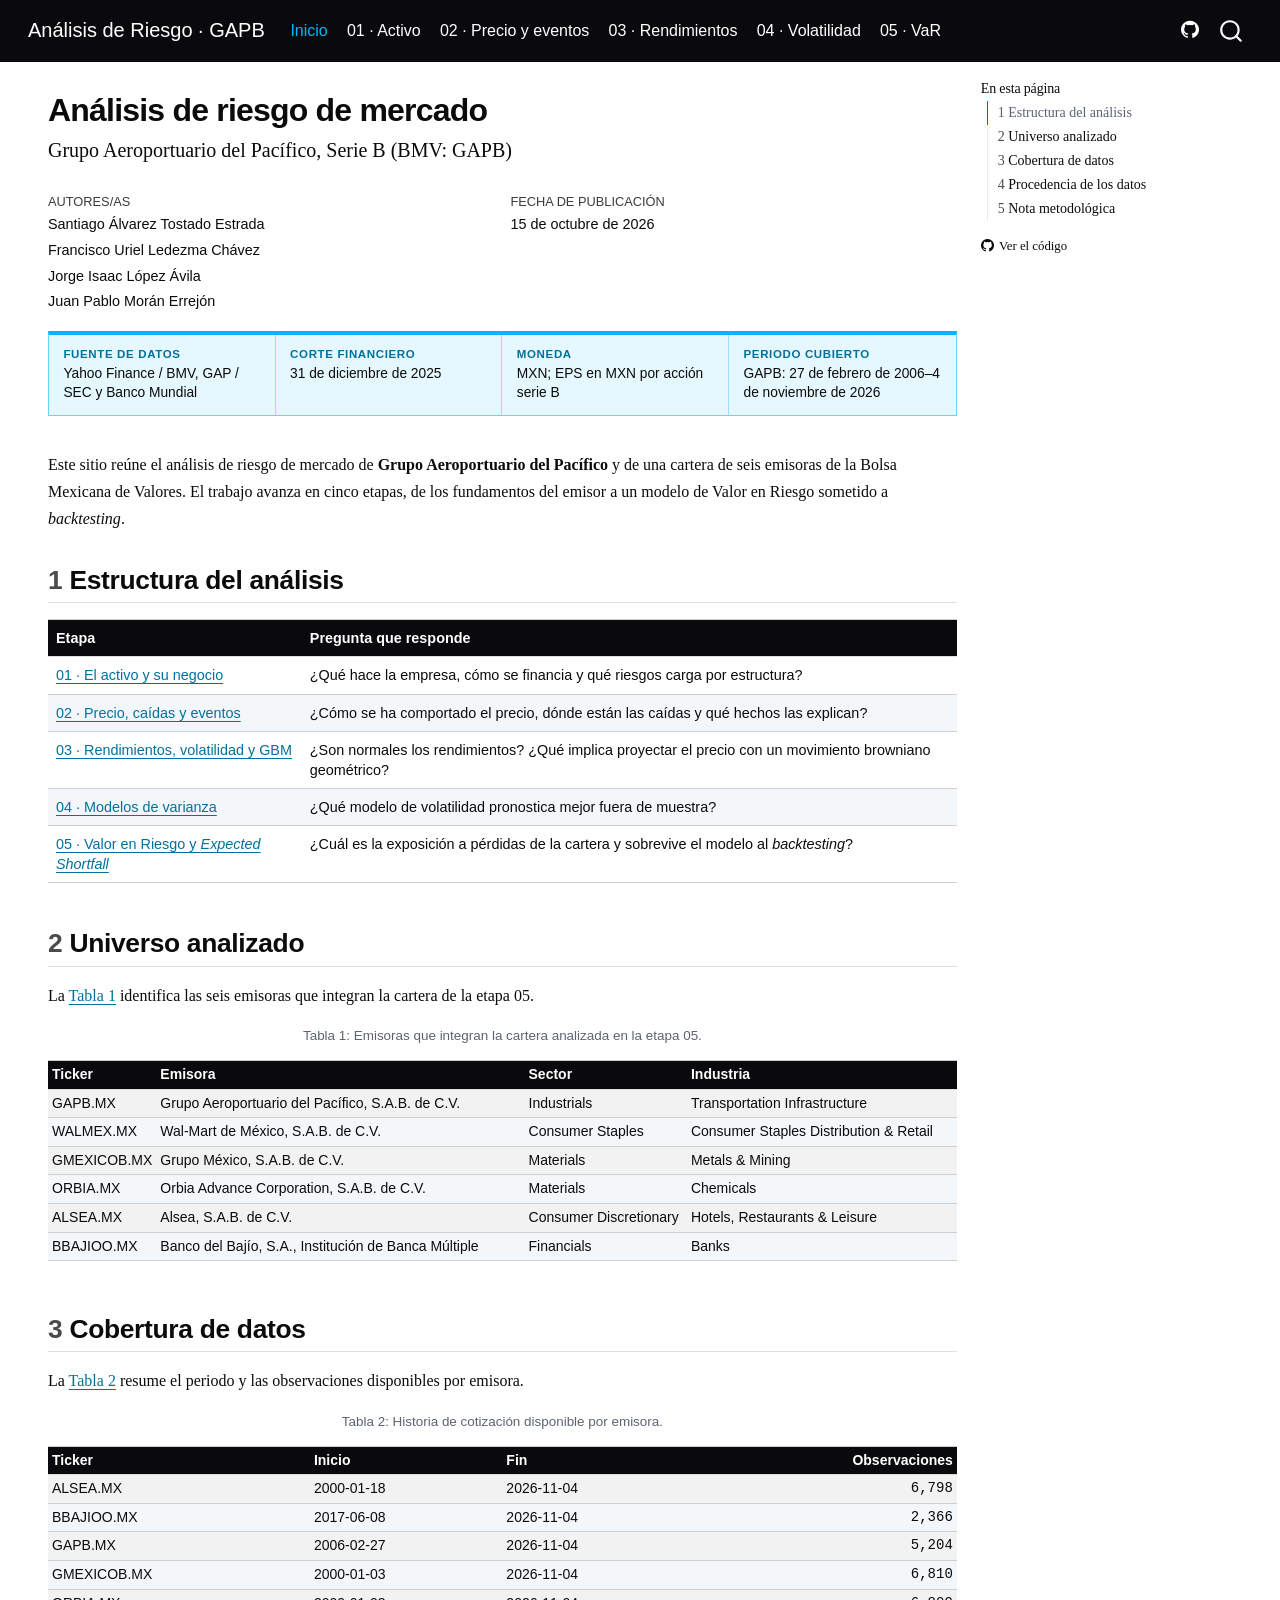
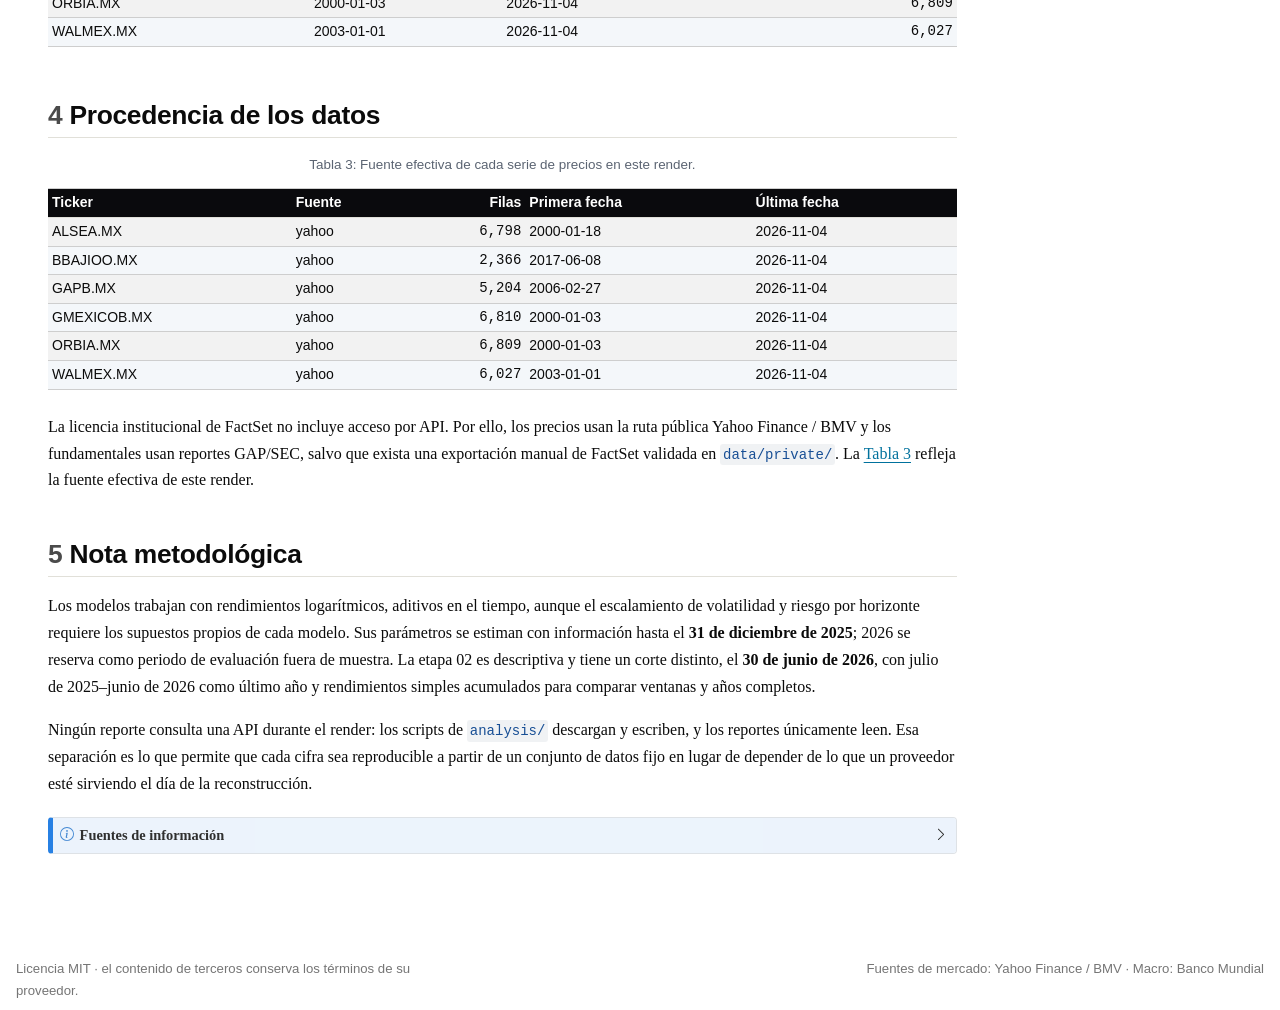
==== commit 4aeb2e09: "chore(03): restore the library-backed moving-average block and refresh to 2026-11-04 Review of 66a9d" ====
--- a/docs/index.html
+++ b/docs/index.html
@@ -222,7 +222,7 @@
 Periodo cubierto
 </dt>
 <dd>
-GAPB: 27 de febrero de 2006–13 de octubre de 2026
+GAPB: 27 de febrero de 2006–4 de noviembre de 2026
 </dd>
 </div>
 </dl>
@@ -355,38 +355,38 @@
 <tr class="odd">
 <td style="text-align: left;">ALSEA.MX</td>
 <td style="text-align: left;">2000-01-18</td>
-<td style="text-align: left;">2026-10-13</td>
-<td style="text-align: right;">6,783</td>
+<td style="text-align: left;">2026-11-04</td>
+<td style="text-align: right;">6,798</td>
 </tr>
 <tr class="even">
 <td style="text-align: left;">BBAJIOO.MX</td>
 <td style="text-align: left;">2017-06-08</td>
-<td style="text-align: left;">2026-10-13</td>
-<td style="text-align: right;">2,351</td>
+<td style="text-align: left;">2026-11-04</td>
+<td style="text-align: right;">2,366</td>
 </tr>
 <tr class="odd">
 <td style="text-align: left;">GAPB.MX</td>
 <td style="text-align: left;">2006-02-27</td>
-<td style="text-align: left;">2026-10-13</td>
-<td style="text-align: right;">5,189</td>
+<td style="text-align: left;">2026-11-04</td>
+<td style="text-align: right;">5,204</td>
 </tr>
 <tr class="even">
 <td style="text-align: left;">GMEXICOB.MX</td>
 <td style="text-align: left;">2000-01-03</td>
-<td style="text-align: left;">2026-10-13</td>
-<td style="text-align: right;">6,795</td>
+<td style="text-align: left;">2026-11-04</td>
+<td style="text-align: right;">6,810</td>
 </tr>
 <tr class="odd">
 <td style="text-align: left;">ORBIA.MX</td>
 <td style="text-align: left;">2000-01-03</td>
-<td style="text-align: left;">2026-10-13</td>
-<td style="text-align: right;">6,794</td>
+<td style="text-align: left;">2026-11-04</td>
+<td style="text-align: right;">6,809</td>
 </tr>
 <tr class="even">
 <td style="text-align: left;">WALMEX.MX</td>
 <td style="text-align: left;">2003-01-01</td>
-<td style="text-align: left;">2026-10-13</td>
-<td style="text-align: right;">6,012</td>
+<td style="text-align: left;">2026-11-04</td>
+<td style="text-align: right;">6,027</td>
 </tr>
 </tbody>
 </table>
@@ -420,44 +420,44 @@
 <tr class="odd">
 <td style="text-align: left;">ALSEA.MX</td>
 <td style="text-align: left;">yahoo</td>
-<td style="text-align: right;">6,783</td>
+<td style="text-align: right;">6,798</td>
 <td style="text-align: left;">2000-01-18</td>
-<td style="text-align: left;">2026-10-13</td>
+<td style="text-align: left;">2026-11-04</td>
 </tr>
 <tr class="even">
 <td style="text-align: left;">BBAJIOO.MX</td>
 <td style="text-align: left;">yahoo</td>
-<td style="text-align: right;">2,351</td>
+<td style="text-align: right;">2,366</td>
 <td style="text-align: left;">2017-06-08</td>
-<td style="text-align: left;">2026-10-13</td>
+<td style="text-align: left;">2026-11-04</td>
 </tr>
 <tr class="odd">
 <td style="text-align: left;">GAPB.MX</td>
 <td style="text-align: left;">yahoo</td>
-<td style="text-align: right;">5,189</td>
+<td style="text-align: right;">5,204</td>
 <td style="text-align: left;">2006-02-27</td>
-<td style="text-align: left;">2026-10-13</td>
+<td style="text-align: left;">2026-11-04</td>
 </tr>
 <tr class="even">
 <td style="text-align: left;">GMEXICOB.MX</td>
 <td style="text-align: left;">yahoo</td>
-<td style="text-align: right;">6,795</td>
+<td style="text-align: right;">6,810</td>
 <td style="text-align: left;">2000-01-03</td>
-<td style="text-align: left;">2026-10-13</td>
+<td style="text-align: left;">2026-11-04</td>
 </tr>
 <tr class="odd">
 <td style="text-align: left;">ORBIA.MX</td>
 <td style="text-align: left;">yahoo</td>
-<td style="text-align: right;">6,794</td>
+<td style="text-align: right;">6,809</td>
 <td style="text-align: left;">2000-01-03</td>
-<td style="text-align: left;">2026-10-13</td>
+<td style="text-align: left;">2026-11-04</td>
 </tr>
 <tr class="even">
 <td style="text-align: left;">WALMEX.MX</td>
 <td style="text-align: left;">yahoo</td>
-<td style="text-align: right;">6,012</td>
+<td style="text-align: right;">6,027</td>
 <td style="text-align: left;">2003-01-01</td>
-<td style="text-align: left;">2026-10-13</td>
+<td style="text-align: left;">2026-11-04</td>
 </tr>
 </tbody>
 </table>
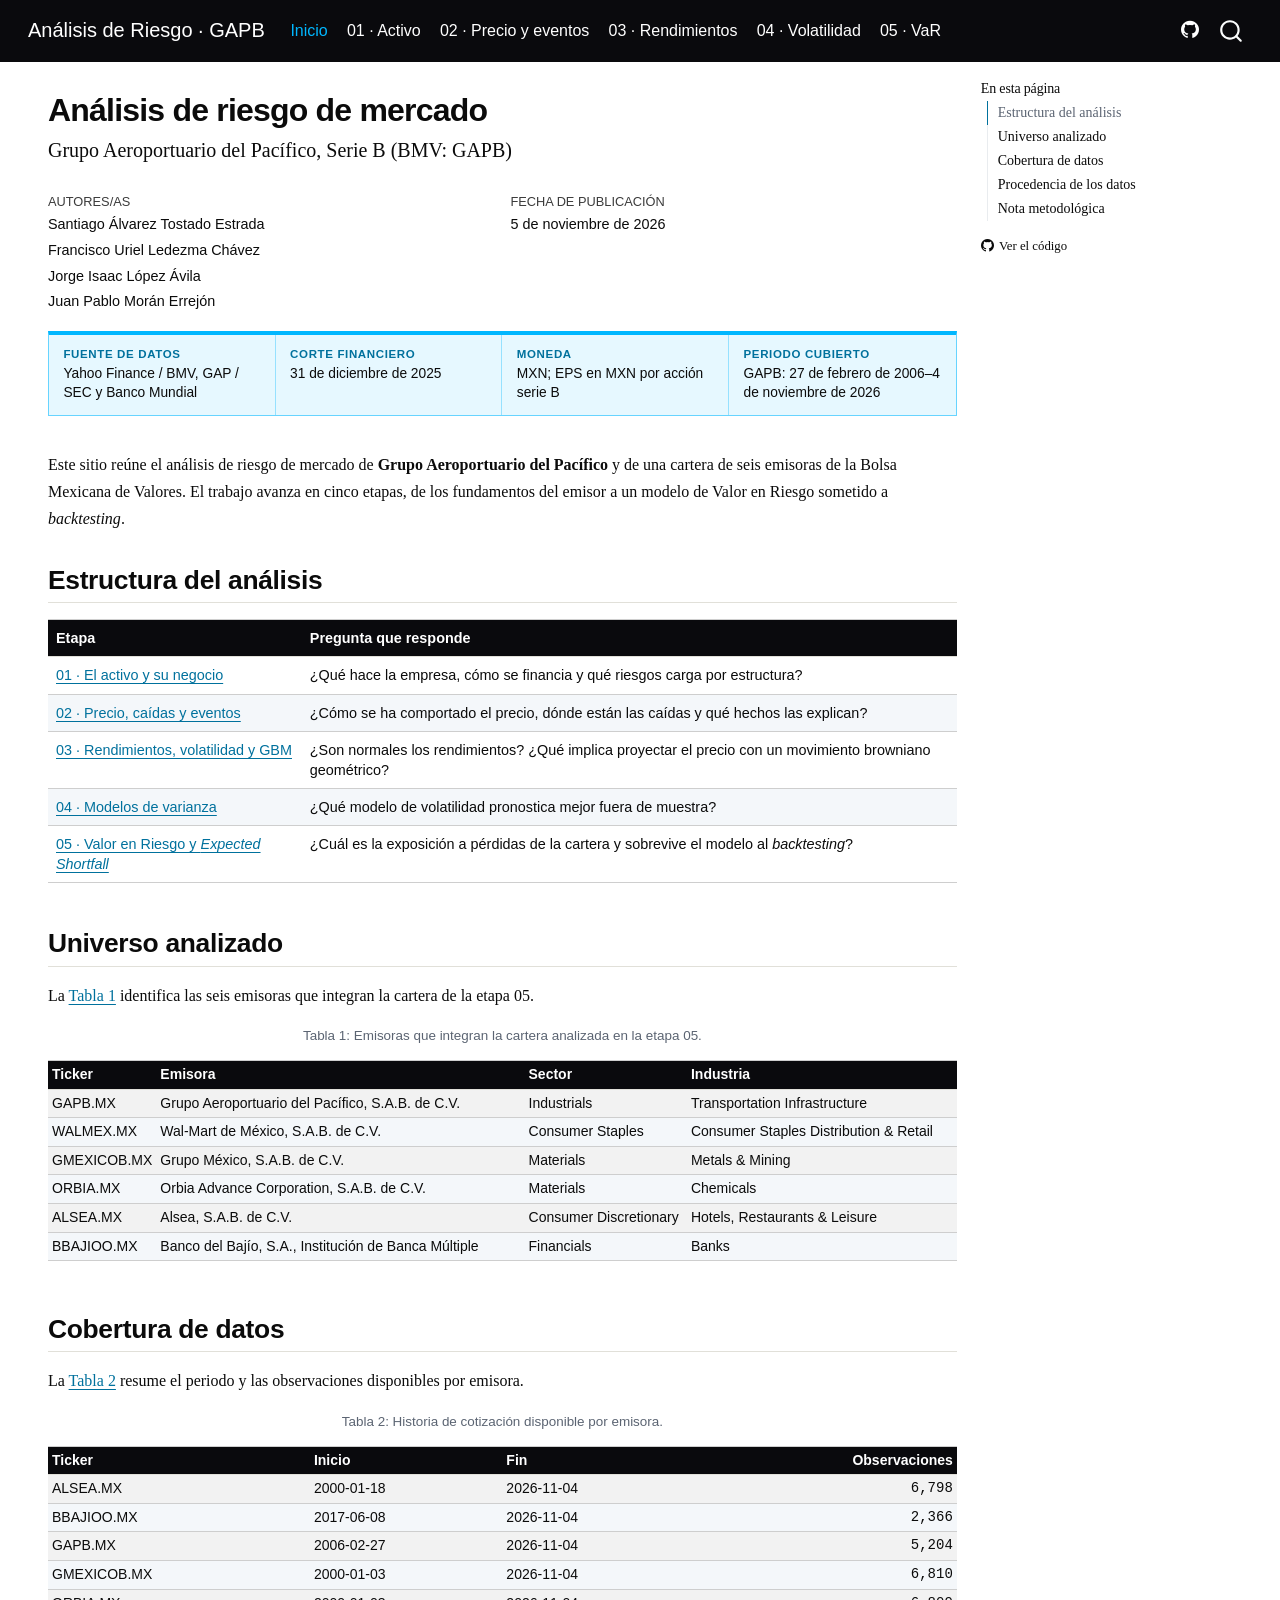
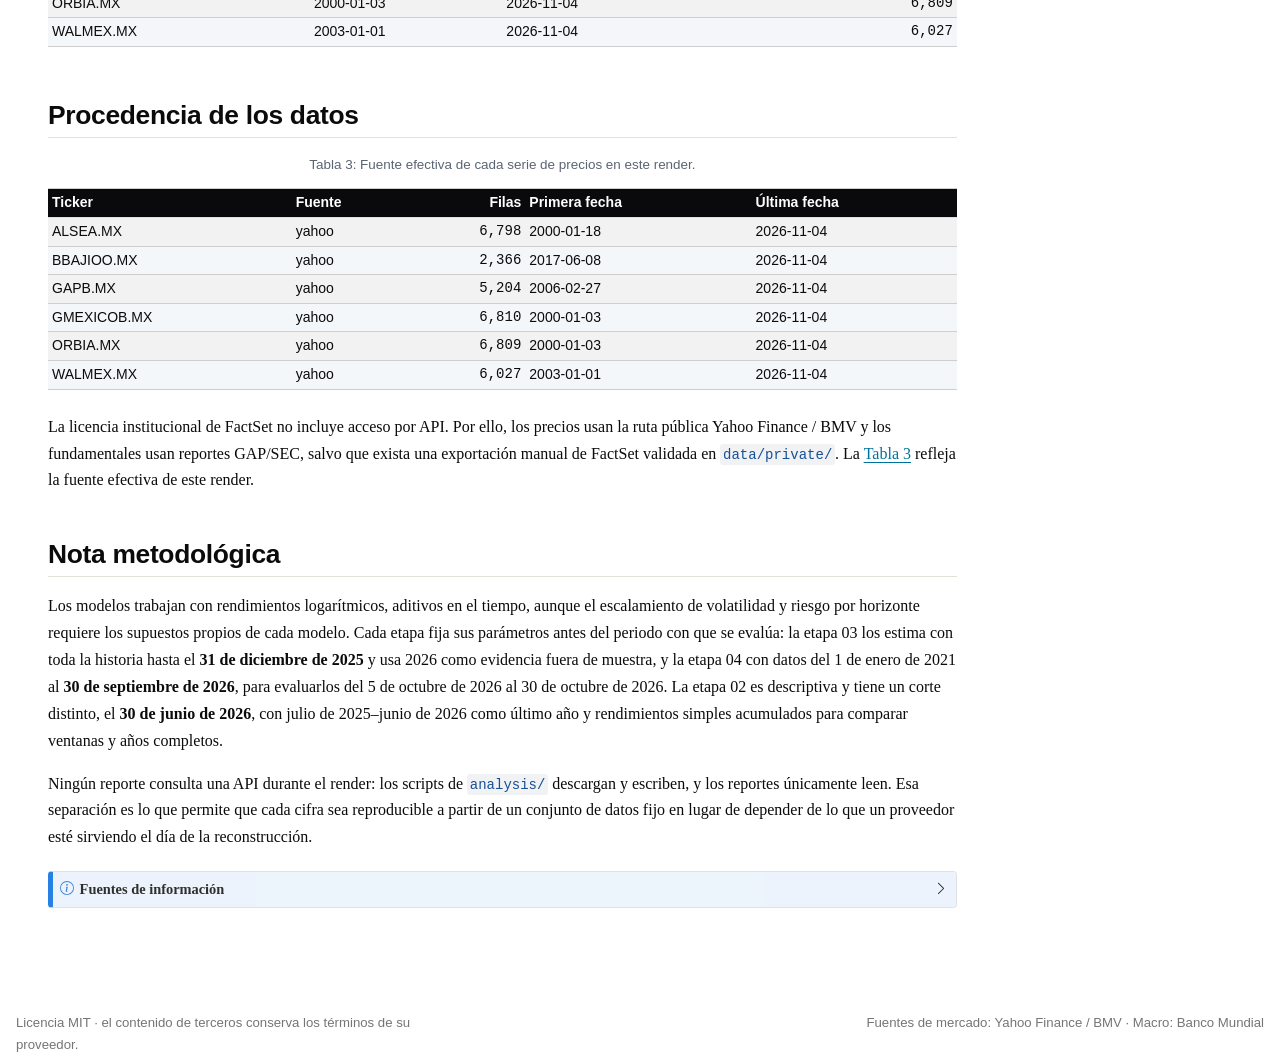
==== commit 8a92b824: "chore: repository cleanup after Part 4 - archives/: retired code moved, not deleted. The pre-class E" ====
--- a/docs/index.html
+++ b/docs/index.html
@@ -11,7 +11,7 @@
 <meta name="author" content="Jorge Isaac López Ávila">
 <meta name="author" content="Juan Pablo Morán Errejón">
 
-<title>Análisis de Riesgo · GAPB</title>
+<title>Análisis de riesgo de mercado – Análisis de Riesgo · GAPB</title>
 <style>
 /* Default styles provided by pandoc.
 ** See https://pandoc.org/MANUAL.html#variables-for-html for config info.
@@ -146,11 +146,11 @@
     <h2 id="toc-title">En esta página</h2>
    
   <ul>
-  <li><a href="#estructura-del-análisis" id="toc-estructura-del-análisis" class="nav-link active" data-scroll-target="#estructura-del-análisis"><span class="header-section-number">1</span> Estructura del análisis</a></li>
-  <li><a href="#universo-analizado" id="toc-universo-analizado" class="nav-link" data-scroll-target="#universo-analizado"><span class="header-section-number">2</span> Universo analizado</a></li>
-  <li><a href="#cobertura-de-datos" id="toc-cobertura-de-datos" class="nav-link" data-scroll-target="#cobertura-de-datos"><span class="header-section-number">3</span> Cobertura de datos</a></li>
-  <li><a href="#procedencia-de-los-datos" id="toc-procedencia-de-los-datos" class="nav-link" data-scroll-target="#procedencia-de-los-datos"><span class="header-section-number">4</span> Procedencia de los datos</a></li>
-  <li><a href="#nota-metodológica" id="toc-nota-metodológica" class="nav-link" data-scroll-target="#nota-metodológica"><span class="header-section-number">5</span> Nota metodológica</a></li>
+  <li><a href="#estructura-del-análisis" id="toc-estructura-del-análisis" class="nav-link active" data-scroll-target="#estructura-del-análisis">Estructura del análisis</a></li>
+  <li><a href="#universo-analizado" id="toc-universo-analizado" class="nav-link" data-scroll-target="#universo-analizado">Universo analizado</a></li>
+  <li><a href="#cobertura-de-datos" id="toc-cobertura-de-datos" class="nav-link" data-scroll-target="#cobertura-de-datos">Cobertura de datos</a></li>
+  <li><a href="#procedencia-de-los-datos" id="toc-procedencia-de-los-datos" class="nav-link" data-scroll-target="#procedencia-de-los-datos">Procedencia de los datos</a></li>
+  <li><a href="#nota-metodológica" id="toc-nota-metodológica" class="nav-link" data-scroll-target="#nota-metodológica">Nota metodológica</a></li>
   </ul>
 <div class="toc-actions"><ul><li><a href="https://github.com/Urielledezma/GAPB-Risk-Analysis/blob/main/reports/index.qmd" class="toc-action"><i class="bi bi-github"></i>Ver el código</a></li></ul></div></nav>
     </div>
@@ -180,7 +180,7 @@
     <div>
     <div class="quarto-title-meta-heading">Fecha de publicación</div>
     <div class="quarto-title-meta-contents">
-      <p class="date">15 de octubre de 2026</p>
+      <p class="date">5 de noviembre de 2026</p>
     </div>
   </div>
   
@@ -227,8 +227,8 @@
 </div>
 </dl>
 <p>Este sitio reúne el análisis de riesgo de mercado de <strong>Grupo Aeroportuario del Pacífico</strong> y de una cartera de seis emisoras de la Bolsa Mexicana de Valores. El trabajo avanza en cinco etapas, de los fundamentos del emisor a un modelo de Valor en Riesgo sometido a <em>backtesting</em>.</p>
-<section id="estructura-del-análisis" class="level2" data-number="1">
-<h2 data-number="1" class="anchored" data-anchor-id="estructura-del-análisis"><span class="header-section-number">1</span> Estructura del análisis</h2>
+<section id="estructura-del-análisis" class="level2">
+<h2 class="anchored" data-anchor-id="estructura-del-análisis">Estructura del análisis</h2>
 <table class="caption-top table">
 <thead>
 <tr class="header">
@@ -260,8 +260,8 @@
 </tbody>
 </table>
 </section>
-<section id="universo-analizado" class="level2" data-number="2">
-<h2 data-number="2" class="anchored" data-anchor-id="universo-analizado"><span class="header-section-number">2</span> Universo analizado</h2>
+<section id="universo-analizado" class="level2">
+<h2 class="anchored" data-anchor-id="universo-analizado">Universo analizado</h2>
 <p>La <a href="#tbl-universe" class="quarto-xref">Tabla&nbsp;1</a> identifica las seis emisoras que integran la cartera de la etapa 05.</p>
 <div class="cell" data-layout-align="center">
 <div id="tbl-universe" class="cell quarto-float quarto-figure quarto-figure-center anchored" data-layout-align="center">
@@ -331,8 +331,8 @@
 </div>
 </div>
 </section>
-<section id="cobertura-de-datos" class="level2" data-number="3">
-<h2 data-number="3" class="anchored" data-anchor-id="cobertura-de-datos"><span class="header-section-number">3</span> Cobertura de datos</h2>
+<section id="cobertura-de-datos" class="level2">
+<h2 class="anchored" data-anchor-id="cobertura-de-datos">Cobertura de datos</h2>
 <p>La <a href="#tbl-coverage" class="quarto-xref">Tabla&nbsp;2</a> resume el periodo y las observaciones disponibles por emisora.</p>
 <div class="cell" data-layout-align="center">
 <div id="tbl-coverage" class="cell quarto-float quarto-figure quarto-figure-center anchored" data-layout-align="center">
@@ -396,8 +396,8 @@
 </div>
 </div>
 </section>
-<section id="procedencia-de-los-datos" class="level2" data-number="4">
-<h2 data-number="4" class="anchored" data-anchor-id="procedencia-de-los-datos"><span class="header-section-number">4</span> Procedencia de los datos</h2>
+<section id="procedencia-de-los-datos" class="level2">
+<h2 class="anchored" data-anchor-id="procedencia-de-los-datos">Procedencia de los datos</h2>
 <div class="cell" data-layout-align="center">
 <div id="tbl-provenance" class="cell quarto-float quarto-figure quarto-figure-center anchored" data-layout-align="center">
 <figure class="quarto-float quarto-float-tbl figure">
@@ -468,9 +468,9 @@
 </div>
 <p>La licencia institucional de FactSet no incluye acceso por API. Por ello, los precios usan la ruta pública Yahoo Finance / BMV y los fundamentales usan reportes GAP/SEC, salvo que exista una exportación manual de FactSet validada en <code>data/private/</code>. La <a href="#tbl-provenance" class="quarto-xref">Tabla&nbsp;3</a> refleja la fuente efectiva de este render.</p>
 </section>
-<section id="nota-metodológica" class="level2" data-number="5">
-<h2 data-number="5" class="anchored" data-anchor-id="nota-metodológica"><span class="header-section-number">5</span> Nota metodológica</h2>
-<p>Los modelos trabajan con rendimientos logarítmicos, aditivos en el tiempo, aunque el escalamiento de volatilidad y riesgo por horizonte requiere los supuestos propios de cada modelo. Sus parámetros se estiman con información hasta el <strong>31 de diciembre de 2025</strong>; 2026 se reserva como periodo de evaluación fuera de muestra. La etapa 02 es descriptiva y tiene un corte distinto, el <strong>30 de junio de 2026</strong>, con julio de 2025–junio de 2026 como último año y rendimientos simples acumulados para comparar ventanas y años completos.</p>
+<section id="nota-metodológica" class="level2">
+<h2 class="anchored" data-anchor-id="nota-metodológica">Nota metodológica</h2>
+<p>Los modelos trabajan con rendimientos logarítmicos, aditivos en el tiempo, aunque el escalamiento de volatilidad y riesgo por horizonte requiere los supuestos propios de cada modelo. Cada etapa fija sus parámetros antes del periodo con que se evalúa: la etapa 03 los estima con toda la historia hasta el <strong>31 de diciembre de 2025</strong> y usa 2026 como evidencia fuera de muestra, y la etapa 04 con datos del 1 de enero de 2021 al <strong>30 de septiembre de 2026</strong>, para evaluarlos del 5 de octubre de 2026 al 30 de octubre de 2026. La etapa 02 es descriptiva y tiene un corte distinto, el <strong>30 de junio de 2026</strong>, con julio de 2025–junio de 2026 como último año y rendimientos simples acumulados para comparar ventanas y años completos.</p>
 <p>Ningún reporte consulta una API durante el render: los scripts de <code>analysis/</code> descargan y escriben, y los reportes únicamente leen. Esa separación es lo que permite que cada cifra sea reproducible a partir de un conjunto de datos fijo en lugar de depender de lo que un proveedor esté sirviendo el día de la reconstrucción.</p>
 <div class="callout callout-style-default callout-note callout-titled">
 <div class="callout-header d-flex align-content-center collapsed" data-bs-toggle="collapse" data-bs-target=".callout-1-contents" aria-controls="callout-1" aria-expanded="false" aria-label="Toggle callout">
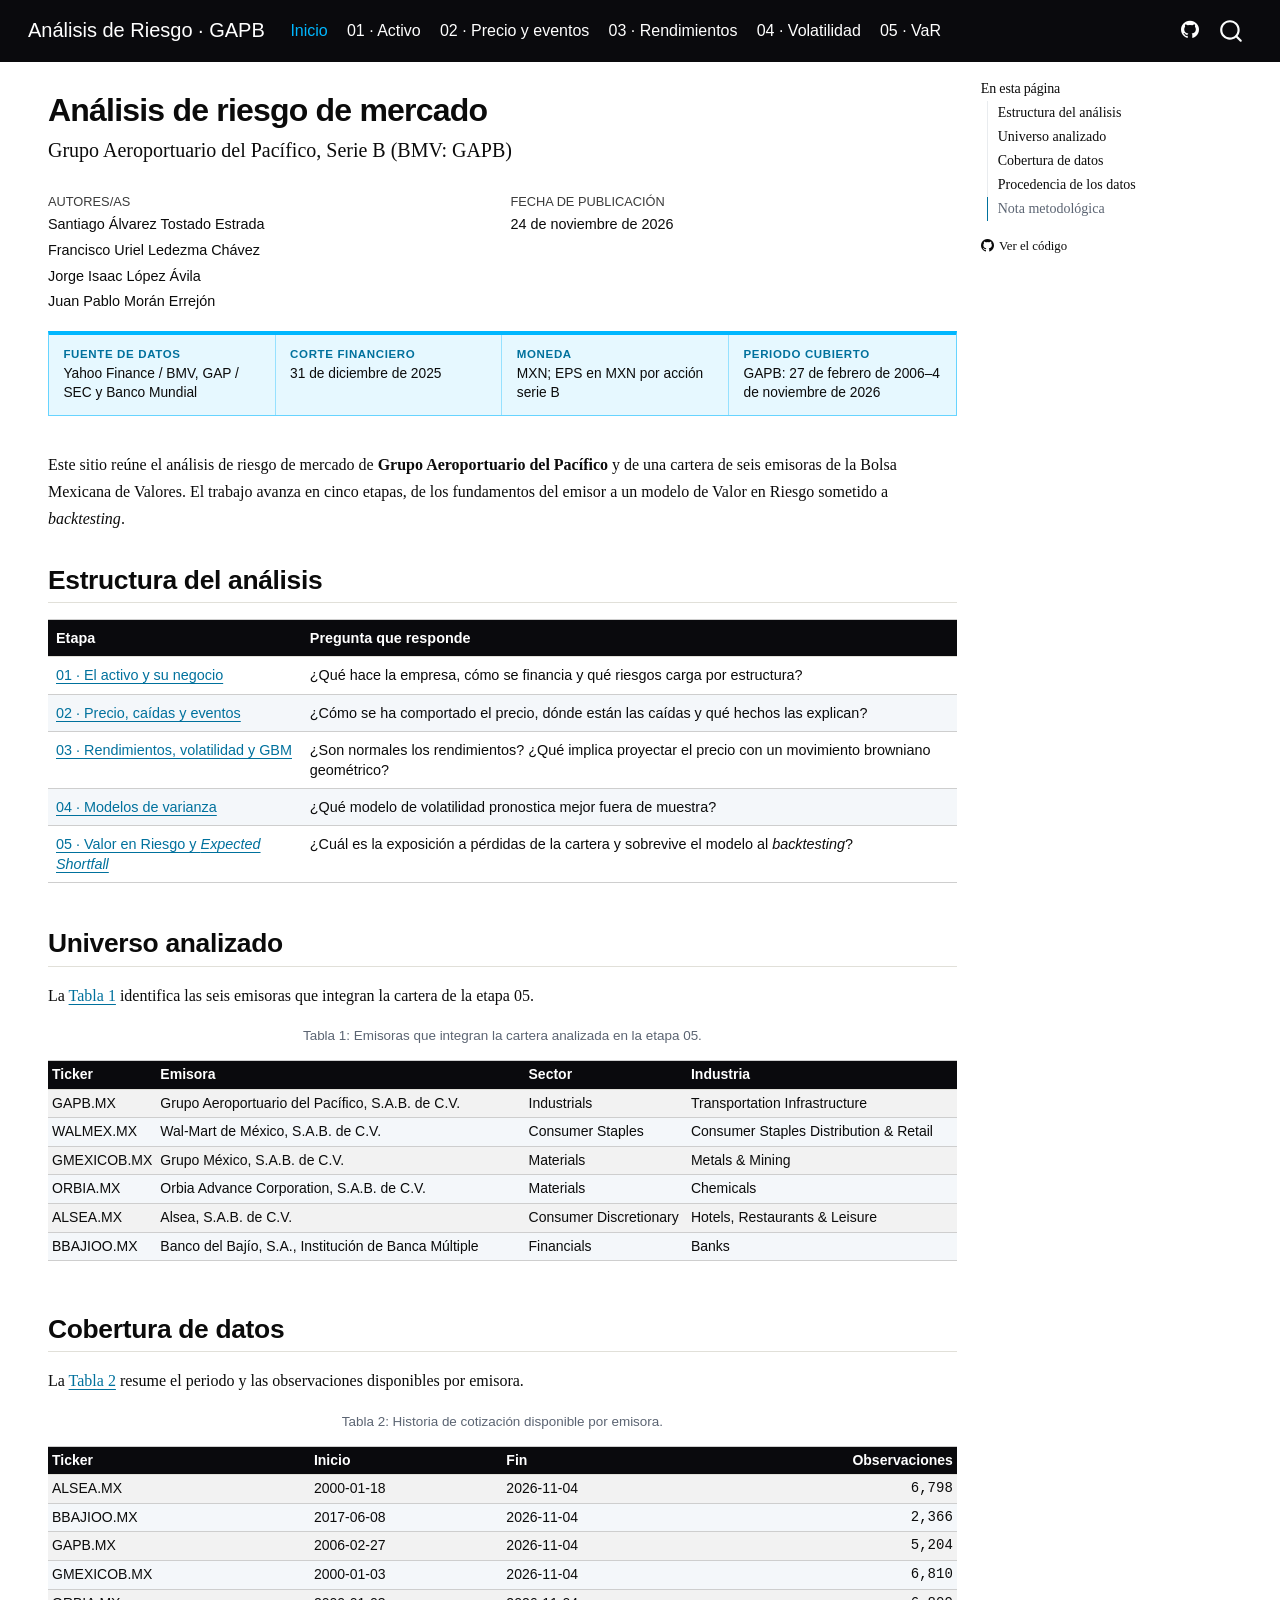
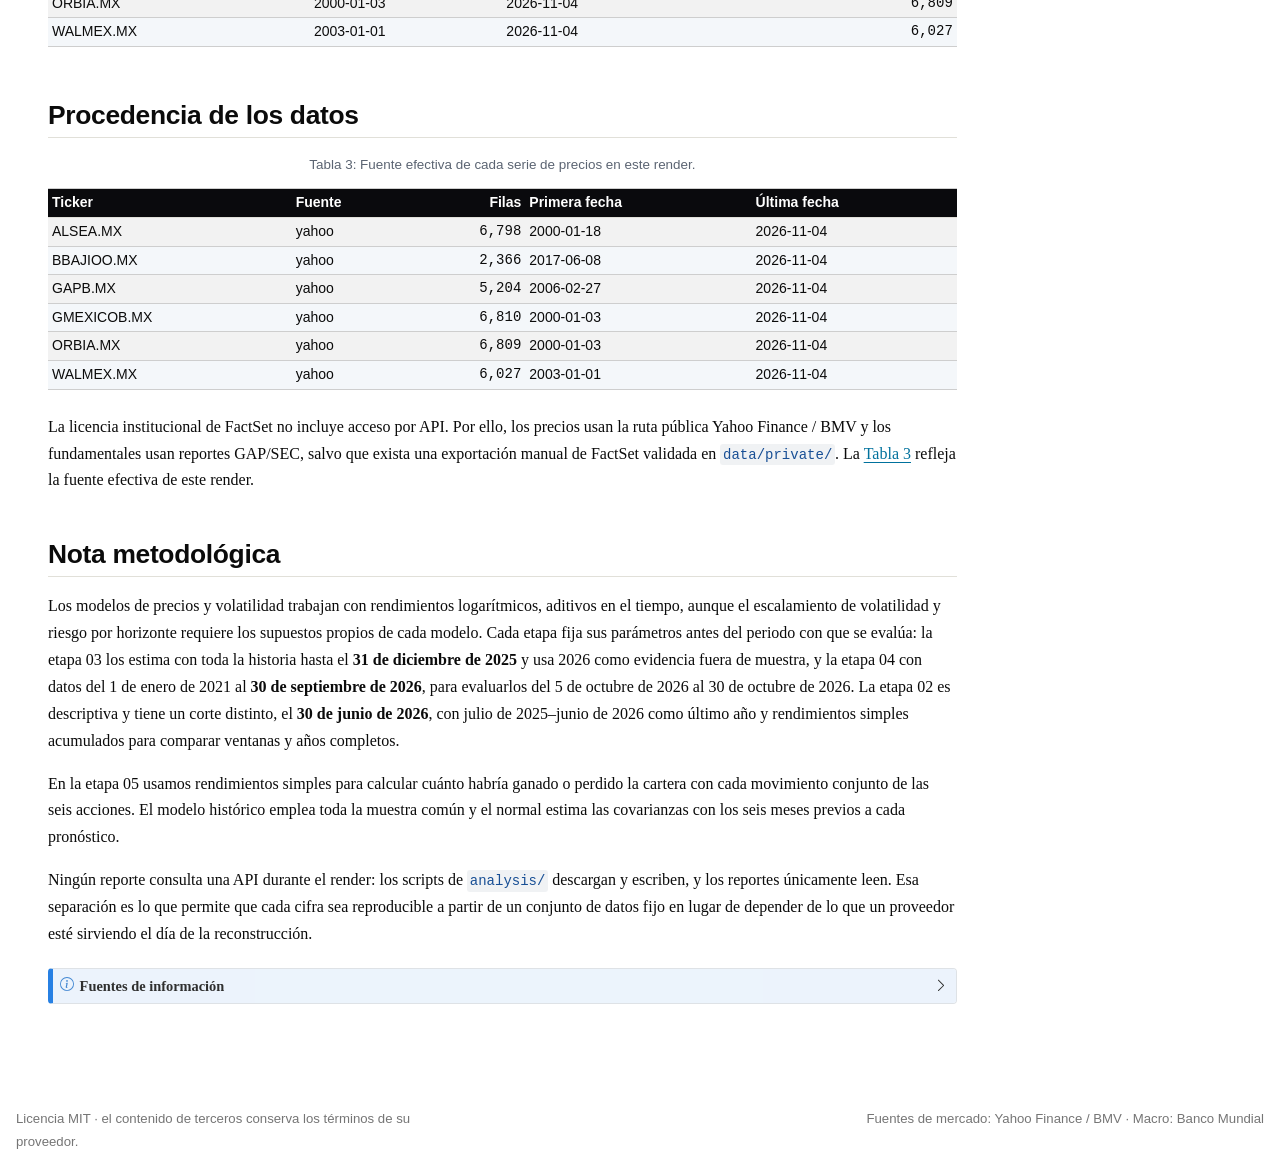
==== commit adda9699: "build(site): publish the audited risk report and updated project index" ====
--- a/docs/index.html
+++ b/docs/index.html
@@ -2,7 +2,7 @@
 <html xmlns="http://www.w3.org/1999/xhtml" lang="es" xml:lang="es"><head>
 
 <meta charset="utf-8">
-<meta name="generator" content="quarto-1.10.18">
+<meta name="generator" content="quarto-1.11.9">
 
 <meta name="viewport" content="width=device-width, initial-scale=1.0, user-scalable=yes">
 
@@ -42,14 +42,15 @@
 <meta name="quarto:offset" content="./">
 <script src="site_libs/quarto-html/quarto.js" type="module"></script>
 <script src="site_libs/quarto-html/tabsets/tabsets.js" type="module"></script>
+<script src="site_libs/quarto-html/scrollable-regions/scrollable-regions.js" type="module"></script>
 <script src="site_libs/quarto-html/popper.min.js"></script>
 <script src="site_libs/quarto-html/tippy.umd.min.js"></script>
 <script src="site_libs/quarto-html/anchor.min.js"></script>
 <link href="site_libs/quarto-html/tippy.css" rel="stylesheet">
-<link href="site_libs/quarto-html/quarto-syntax-highlighting-bb6b7ff44b12c6be5ebe32cd498144c2.css" rel="stylesheet" id="quarto-text-highlighting-styles">
+<link href="site_libs/quarto-html/quarto-syntax-highlighting-cab699995ebdeb5568a5683a1385ade4.css" rel="stylesheet" id="quarto-text-highlighting-styles">
 <script src="site_libs/bootstrap/bootstrap.min.js"></script>
 <link href="site_libs/bootstrap/bootstrap-icons.css" rel="stylesheet">
-<link href="site_libs/bootstrap/bootstrap-dd9eeb3a66d606a42fa7fa148d450bc2.min.css" rel="stylesheet" append-hash="true" id="quarto-bootstrap" data-mode="light">
+<link href="site_libs/bootstrap/bootstrap-4720c45d1e131c754770d378e5879de5.min.css" rel="stylesheet" append-hash="true" id="quarto-bootstrap" data-mode="light">
 <script id="quarto-search-options" type="application/json">{
   "location": "navbar",
   "copy-button": false,
@@ -82,19 +83,18 @@
 
 </head>
 
-<body class="nav-fixed quarto-light">
+<body class="nav-fixed quarto-light"><a id="quarto-skip-link" class="visually-hidden-focusable" href="#quarto-document-content">Saltar al contenido principal</a>
 
 <div id="quarto-search-results"></div>
   <header id="quarto-header" class="headroom fixed-top">
-    <nav class="navbar navbar-expand-lg " data-bs-theme="dark">
+    <nav class="navbar navbar-expand-lg " data-bs-theme="dark" aria-label="Sitio web">
       <div class="navbar-container container-fluid">
       <div class="navbar-brand-container mx-auto">
     <a class="navbar-brand" href="./index.html">
     <span class="navbar-title">Análisis de Riesgo · GAPB</span>
     </a>
   </div>
-            <div id="quarto-search" class="" title="Buscar"></div>
-          <button class="navbar-toggler" type="button" data-bs-toggle="collapse" data-bs-target="#navbarCollapse" aria-controls="navbarCollapse" role="menu" aria-expanded="false" aria-label="Navegación de palanca" onclick="if (window.quartoToggleHeadroom) { window.quartoToggleHeadroom(); }">
+          <button class="navbar-toggler" type="button" data-bs-toggle="collapse" data-bs-target="#navbarCollapse" aria-controls="navbarCollapse" aria-expanded="false" aria-label="Navegación de palanca" onclick="if (window.quartoToggleHeadroom) { window.quartoToggleHeadroom(); }">
   <span class="navbar-toggler-icon"></span>
 </button>
           <div class="collapse navbar-collapse" id="navbarCollapse">
@@ -134,6 +134,7 @@
           </div> <!-- /navcollapse -->
             <div class="quarto-navbar-tools">
 </div>
+            <div id="quarto-search" class="" title="Buscar"></div>
       </div> <!-- /container-fluid -->
     </nav>
 </header>
@@ -142,7 +143,7 @@
 <!-- sidebar -->
 <!-- margin-sidebar -->
     <div id="quarto-margin-sidebar" class="sidebar margin-sidebar">
-        <nav id="TOC" role="doc-toc" class="toc-active">
+        <nav id="TOC" role="doc-toc" aria-labelledby="toc-title" class="toc-active">
     <h2 id="toc-title">En esta página</h2>
    
   <ul>
@@ -155,7 +156,7 @@
 <div class="toc-actions"><ul><li><a href="https://github.com/Urielledezma/GAPB-Risk-Analysis/blob/main/reports/index.qmd" class="toc-action"><i class="bi bi-github"></i>Ver el código</a></li></ul></div></nav>
     </div>
 <!-- main -->
-<main class="content" id="quarto-document-content">
+<main class="content" id="quarto-document-content" tabindex="-1">
 
 <header id="title-block-header" class="quarto-title-block default">
 <div class="quarto-title">
@@ -180,7 +181,7 @@
     <div>
     <div class="quarto-title-meta-heading">Fecha de publicación</div>
     <div class="quarto-title-meta-contents">
-      <p class="date">5 de noviembre de 2026</p>
+      <p class="date">24 de noviembre de 2026</p>
     </div>
   </div>
   
@@ -470,7 +471,8 @@
 </section>
 <section id="nota-metodológica" class="level2">
 <h2 class="anchored" data-anchor-id="nota-metodológica">Nota metodológica</h2>
-<p>Los modelos trabajan con rendimientos logarítmicos, aditivos en el tiempo, aunque el escalamiento de volatilidad y riesgo por horizonte requiere los supuestos propios de cada modelo. Cada etapa fija sus parámetros antes del periodo con que se evalúa: la etapa 03 los estima con toda la historia hasta el <strong>31 de diciembre de 2025</strong> y usa 2026 como evidencia fuera de muestra, y la etapa 04 con datos del 1 de enero de 2021 al <strong>30 de septiembre de 2026</strong>, para evaluarlos del 5 de octubre de 2026 al 30 de octubre de 2026. La etapa 02 es descriptiva y tiene un corte distinto, el <strong>30 de junio de 2026</strong>, con julio de 2025–junio de 2026 como último año y rendimientos simples acumulados para comparar ventanas y años completos.</p>
+<p>Los modelos de precios y volatilidad trabajan con rendimientos logarítmicos, aditivos en el tiempo, aunque el escalamiento de volatilidad y riesgo por horizonte requiere los supuestos propios de cada modelo. Cada etapa fija sus parámetros antes del periodo con que se evalúa: la etapa 03 los estima con toda la historia hasta el <strong>31 de diciembre de 2025</strong> y usa 2026 como evidencia fuera de muestra, y la etapa 04 con datos del 1 de enero de 2021 al <strong>30 de septiembre de 2026</strong>, para evaluarlos del 5 de octubre de 2026 al 30 de octubre de 2026. La etapa 02 es descriptiva y tiene un corte distinto, el <strong>30 de junio de 2026</strong>, con julio de 2025–junio de 2026 como último año y rendimientos simples acumulados para comparar ventanas y años completos.</p>
+<p>En la etapa 05 usamos rendimientos simples para calcular cuánto habría ganado o perdido la cartera con cada movimiento conjunto de las seis acciones. El modelo histórico emplea toda la muestra común y el normal estima las covarianzas con los seis meses previos a cada pronóstico.</p>
 <p>Ningún reporte consulta una API durante el render: los scripts de <code>analysis/</code> descargan y escriben, y los reportes únicamente leen. Esa separación es lo que permite que cada cifra sea reproducible a partir de un conjunto de datos fijo en lugar de depender de lo que un proveedor esté sirviendo el día de la reconstrucción.</p>
 <div class="callout callout-style-default callout-note callout-titled">
 <div class="callout-header d-flex align-content-center collapsed" data-bs-toggle="collapse" data-bs-target=".callout-1-contents" aria-controls="callout-1" aria-expanded="false" aria-label="Toggle callout">
@@ -567,11 +569,30 @@
       var localhostRegex = new RegExp(/^(?:http|https):\/\/localhost\:?[0-9]*\//);
       var mailtoRegex = new RegExp(/^mailto:/);
         var filterRegex = new RegExp('/' + window.location.host + '/');
+      const newWindowLabel = "(opens in a new tab)";
+      const newWindowNoteId = "quarto-ext-newwindow-label";
+      // Links reference one hidden label through aria-describedby, so the
+      // announcement never changes their accessible name.
+      var describeNewWindow = (link) => {
+        if (!window.document.getElementById(newWindowNoteId)) {
+          var newWindowNote = window.document.createElement("span");
+          newWindowNote.id = newWindowNoteId;
+          newWindowNote.hidden = true;
+          newWindowNote.textContent = newWindowLabel;
+          window.document.body.appendChild(newWindowNote);
+        }
+        var describedBy = (link.getAttribute("aria-describedby") || "").split(/\s+/).filter(Boolean);
+        if (!describedBy.includes(newWindowNoteId)) {
+          describedBy.push(newWindowNoteId);
+          link.setAttribute("aria-describedby", describedBy.join(" "));
+        }
+      }
       var isInternal = (href) => {
           return filterRegex.test(href) || localhostRegex.test(href) || mailtoRegex.test(href);
       }
       // Inspect non-navigation links and adorn them if external
-     var links = window.document.querySelectorAll('a[href]:not(.nav-link):not(.navbar-brand):not(.toc-action):not(.sidebar-link):not(.sidebar-item-toggle):not(.pagination-link):not(.no-external):not([aria-hidden]):not(.dropdown-item):not(.quarto-navigation-tool):not(.about-link)');
+      window.quartoDecorateExternalLinks = function (root) {
+     var links = (root || window.document).querySelectorAll('a[href]:not(.nav-link):not(.navbar-brand):not(.toc-action):not(.sidebar-link):not(.sidebar-item-toggle):not(.pagination-link):not(.no-external):not([aria-hidden]):not(.dropdown-item):not(.quarto-navigation-tool):not(.about-link)');
       for (var i=0; i<links.length; i++) {
         const link = links[i];
         if (!isInternal(link.href)) {
@@ -585,8 +606,70 @@
             if (link.getAttribute("rel") === null) {
               link.setAttribute("rel", "noopener");
             }
-        }
-      }
+            describeNewWindow(link);
+          if (!link.classList.contains('no-external-icon')) {
+          }
+        }
+      }
+      };
+      window.quartoDecorateExternalLinks(window.document);
+    // Esc closes the popup (WCAG 1.4.13) and focus leaving both trigger and
+    // popup closes it (WCAG 2.4.11); tippy handles neither for interactive popups.
+    const hideOnEscAndFocusOut = {
+      name: 'hideOnEscAndFocusOut',
+      defaultValue: true,
+      fn(instance) {
+        const dismiss = () => {
+          // A show scheduled by the trigger delay would otherwise reopen it
+          instance.clearDelayTimeouts();
+          instance.hide();
+        };
+        const onKeyDown = (event) => {
+          if (event.key !== 'Escape') {
+            return;
+          }
+          // Keep Esc from also reaching page handlers (e.g. reveal.js overview),
+          // except an open reveal.js slide menu, which Esc should close too.
+          // The menu handles keys only when its keyboard option is on.
+          const menuHandlesEsc = window.Reveal?.getPlugin?.('menu')?.isOpen() &&
+            window.Reveal.getConfig().menu?.keyboard !== false;
+          if (!menuHandlesEsc) {
+            event.stopPropagation();
+          }
+          if (instance.popper.contains(window.document.activeElement)) {
+            // Disabled while refocusing so the focus trigger does not reopen it
+            instance.disable();
+            instance.reference.focus();
+            instance.enable();
+          }
+          dismiss();
+        };
+        const onFocusOut = (event) => {
+          const target = event.relatedTarget;
+          if (target && !instance.reference.contains(target) &&
+              !instance.popper.contains(target)) {
+            dismiss();
+          }
+        };
+        // On the trigger too: a click trigger (code-annotations: select) has no
+        // blur handling. Attached for the instance's lifetime so leaving the
+        // trigger also cancels a show still pending on the trigger delay.
+        instance.reference.addEventListener('focusout', onFocusOut);
+        return {
+          onShow() {
+            window.document.addEventListener('keydown', onKeyDown, true);
+            instance.popper.addEventListener('focusout', onFocusOut);
+          },
+          onHide() {
+            window.document.removeEventListener('keydown', onKeyDown, true);
+            instance.popper.removeEventListener('focusout', onFocusOut);
+          },
+          onDestroy() {
+            instance.reference.removeEventListener('focusout', onFocusOut);
+          },
+        };
+      },
+    };
     function tippyHover(el, contentFn, onTriggerFn, onUntriggerFn) {
       const config = {
         allowHTML: true,
@@ -600,6 +683,7 @@
         interactiveBorder: 10,
         theme: 'quarto',
         placement: 'bottom-start',
+        plugins: [hideOnEscAndFocusOut],
       };
       if (contentFn) {
         config.content = contentFn;
@@ -762,44 +846,54 @@
           const lineIds = lines.map((line) => {
             return targetCell + "-" + line;
           })
-          let top = null;
-          let height = null;
-          let parent = null;
+          // Each band is positioned against its own containing block, which is
+          // not the offsetParent of the lines, so place it from client rects.
+          const placeBand = (band, firstEl, lastEl, codeBlock) => {
+            const container = band.offsetParent;
+            if (container === null) {
+              return;
+            }
+            const containerRect = container.getBoundingClientRect();
+            // Reveal.js scales slides with a transform, so convert client
+            // pixels back to the CSS pixels of the container.
+            const scale = containerRect.height / container.offsetHeight || 1;
+            const firstRect = firstEl.getBoundingClientRect();
+            const lastRect = lastEl.getBoundingClientRect();
+            const top = (firstRect.top - containerRect.top) / scale - container.clientTop + container.scrollTop;
+            const height = (lastRect.bottom - firstRect.top) / scale;
+            band.style.top = top - 2 + "px";
+            band.style.height = height + 4 + "px";
+            if (codeBlock) {
+              // Without the copy button wrapper, the containing block is wider
+              // than the code block, so span the code block explicitly.
+              const blockRect = codeBlock.getBoundingClientRect();
+              band.style.left = (blockRect.left - containerRect.left) / scale - container.clientLeft + container.scrollLeft + "px";
+              band.style.width = blockRect.width / scale + "px";
+            }
+          };
           if (lineIds.length > 0) {
-              //compute the position of the single el (top and bottom and make a div)
-              const el = window.document.getElementById(lineIds[0]);
-              top = el.offsetTop;
-              height = el.offsetHeight;
-              parent = el.parentElement.parentElement;
-            if (lineIds.length > 1) {
-              const lastEl = window.document.getElementById(lineIds[lineIds.length - 1]);
-              const bottom = lastEl.offsetTop + lastEl.offsetHeight;
-              height = bottom - top;
+            const el = window.document.getElementById(lineIds[0]);
+            const lastEl = window.document.getElementById(lineIds[lineIds.length - 1]);
+            const parent = el.parentElement.parentElement;
+            // cook up a div (if necessary) and position it
+            let div = window.document.getElementById("code-annotation-line-highlight");
+            if (div === null) {
+              div = window.document.createElement("div");
+              div.setAttribute("id", "code-annotation-line-highlight");
+              div.style.position = 'absolute';
+              parent.appendChild(div);
             }
-            if (top !== null && height !== null && parent !== null) {
-              // cook up a div (if necessary) and position it 
-              let div = window.document.getElementById("code-annotation-line-highlight");
-              if (div === null) {
-                div = window.document.createElement("div");
-                div.setAttribute("id", "code-annotation-line-highlight");
-                div.style.position = 'absolute';
-                parent.appendChild(div);
-              }
-              div.style.top = top - 2 + "px";
-              div.style.height = height + 4 + "px";
-              div.style.left = 0;
-              let gutterDiv = window.document.getElementById("code-annotation-line-highlight-gutter");
-              if (gutterDiv === null) {
-                gutterDiv = window.document.createElement("div");
-                gutterDiv.setAttribute("id", "code-annotation-line-highlight-gutter");
-                gutterDiv.style.position = 'absolute';
-                const codeCell = window.document.getElementById(targetCell);
-                const gutter = codeCell.querySelector('.code-annotation-gutter');
-                gutter.appendChild(gutterDiv);
-              }
-              gutterDiv.style.top = top - 2 + "px";
-              gutterDiv.style.height = height + 4 + "px";
+            placeBand(div, el, lastEl, parent.closest("div.sourceCode") || parent);
+            let gutterDiv = window.document.getElementById("code-annotation-line-highlight-gutter");
+            if (gutterDiv === null) {
+              gutterDiv = window.document.createElement("div");
+              gutterDiv.setAttribute("id", "code-annotation-line-highlight-gutter");
+              gutterDiv.style.position = 'absolute';
+              const codeCell = window.document.getElementById(targetCell);
+              const gutter = codeCell.querySelector('.code-annotation-gutter');
+              gutter.appendChild(gutterDiv);
             }
+            placeBand(gutterDiv, el, lastEl);
             selectedAnnoteEl = annoteEl;
           }
         };
@@ -898,6 +992,9 @@
     }
   });
   </script>
+  <script type="application/javascript">
+  window.quartoScrollableRegionsLabels = {"code":"Código desplazable","output":"Salida desplazable"};
+  </script>
 </div> <!-- /content -->
 <footer class="footer">
   <div class="nav-footer">
--- a/docs/site_libs/quarto-html/quarto-syntax-highlighting-cab699995ebdeb5568a5683a1385ade4.css
+++ b/docs/site_libs/quarto-html/quarto-syntax-highlighting-cab699995ebdeb5568a5683a1385ade4.css
@@ -0,0 +1,236 @@
+/* quarto syntax highlight colors */
+:root {
+  --quarto-hl-ot-color: #003B4F;
+  --quarto-hl-at-color: #657422;
+  --quarto-hl-ss-color: #20794D;
+  --quarto-hl-an-color: #5E5E5E;
+  --quarto-hl-fu-color: #4758AB;
+  --quarto-hl-st-color: #20794D;
+  --quarto-hl-cf-color: #003B4F;
+  --quarto-hl-op-color: #5E5E5E;
+  --quarto-hl-er-color: #AD0000;
+  --quarto-hl-bn-color: #AD0000;
+  --quarto-hl-al-color: #AD0000;
+  --quarto-hl-va-color: #111111;
+  --quarto-hl-bu-color: inherit;
+  --quarto-hl-ex-color: inherit;
+  --quarto-hl-pp-color: #AD0000;
+  --quarto-hl-in-color: #5E5E5E;
+  --quarto-hl-vs-color: #20794D;
+  --quarto-hl-wa-color: #5E5E5E;
+  --quarto-hl-do-color: #5E5E5E;
+  --quarto-hl-im-color: #00769E;
+  --quarto-hl-ch-color: #20794D;
+  --quarto-hl-dt-color: #AD0000;
+  --quarto-hl-fl-color: #AD0000;
+  --quarto-hl-co-color: #5E5E5E;
+  --quarto-hl-cv-color: #5E5E5E;
+  --quarto-hl-cn-color: #8f5902;
+  --quarto-hl-sc-color: #5E5E5E;
+  --quarto-hl-dv-color: #AD0000;
+  --quarto-hl-kw-color: #003B4F;
+}
+
+/* other quarto variables */
+:root {
+  --quarto-font-monospace: "IBM Plex Mono", ui-monospace, SFMono-Regular, "Cascadia Mono", Consolas, monospace;
+}
+
+/* syntax highlight based on Pandoc's rules */
+pre > code.sourceCode > span {
+  color: #003B4F;
+}
+
+code.sourceCode > span {
+  color: #003B4F;
+}
+
+div.sourceCode,
+div.sourceCode pre.sourceCode {
+  color: #003B4F;
+}
+
+/* Normal */
+code span {
+  color: #003B4F;
+}
+
+/* Alert */
+code span.al {
+  color: #AD0000;
+  font-style: inherit;
+}
+
+/* Annotation */
+code span.an {
+  color: #5E5E5E;
+  font-style: inherit;
+}
+
+/* Attribute */
+code span.at {
+  color: #657422;
+  font-style: inherit;
+}
+
+/* BaseN */
+code span.bn {
+  color: #AD0000;
+  font-style: inherit;
+}
+
+/* BuiltIn */
+code span.bu {
+  font-style: inherit;
+}
+
+/* ControlFlow */
+code span.cf {
+  color: #003B4F;
+  font-weight: bold;
+  font-style: inherit;
+}
+
+/* Char */
+code span.ch {
+  color: #20794D;
+  font-style: inherit;
+}
+
+/* Constant */
+code span.cn {
+  color: #8f5902;
+  font-style: inherit;
+}
+
+/* Comment */
+code span.co {
+  color: #5E5E5E;
+  font-style: inherit;
+}
+
+/* CommentVar */
+code span.cv {
+  color: #5E5E5E;
+  font-style: italic;
+}
+
+/* Documentation */
+code span.do {
+  color: #5E5E5E;
+  font-style: italic;
+}
+
+/* DataType */
+code span.dt {
+  color: #AD0000;
+  font-style: inherit;
+}
+
+/* DecVal */
+code span.dv {
+  color: #AD0000;
+  font-style: inherit;
+}
+
+/* Error */
+code span.er {
+  color: #AD0000;
+  font-style: inherit;
+}
+
+/* Extension */
+code span.ex {
+  font-style: inherit;
+}
+
+/* Float */
+code span.fl {
+  color: #AD0000;
+  font-style: inherit;
+}
+
+/* Function */
+code span.fu {
+  color: #4758AB;
+  font-style: inherit;
+}
+
+/* Import */
+code span.im {
+  color: #00769E;
+  font-style: inherit;
+}
+
+/* Information */
+code span.in {
+  color: #5E5E5E;
+  font-style: inherit;
+}
+
+/* Keyword */
+code span.kw {
+  color: #003B4F;
+  font-weight: bold;
+  font-style: inherit;
+}
+
+/* Operator */
+code span.op {
+  color: #5E5E5E;
+  font-style: inherit;
+}
+
+/* Other */
+code span.ot {
+  color: #003B4F;
+  font-style: inherit;
+}
+
+/* Preprocessor */
+code span.pp {
+  color: #AD0000;
+  font-style: inherit;
+}
+
+/* SpecialChar */
+code span.sc {
+  color: #5E5E5E;
+  font-style: inherit;
+}
+
+/* SpecialString */
+code span.ss {
+  color: #20794D;
+  font-style: inherit;
+}
+
+/* String */
+code span.st {
+  color: #20794D;
+  font-style: inherit;
+}
+
+/* Variable */
+code span.va {
+  color: #111111;
+  font-style: inherit;
+}
+
+/* VerbatimString */
+code span.vs {
+  color: #20794D;
+  font-style: inherit;
+}
+
+/* Warning */
+code span.wa {
+  color: #5E5E5E;
+  font-style: italic;
+}
+
+.prevent-inlining {
+  content: "</";
+}
+
+/*# sourceMappingURL=cd63e22097fad58469409bf168b03060.css.map */
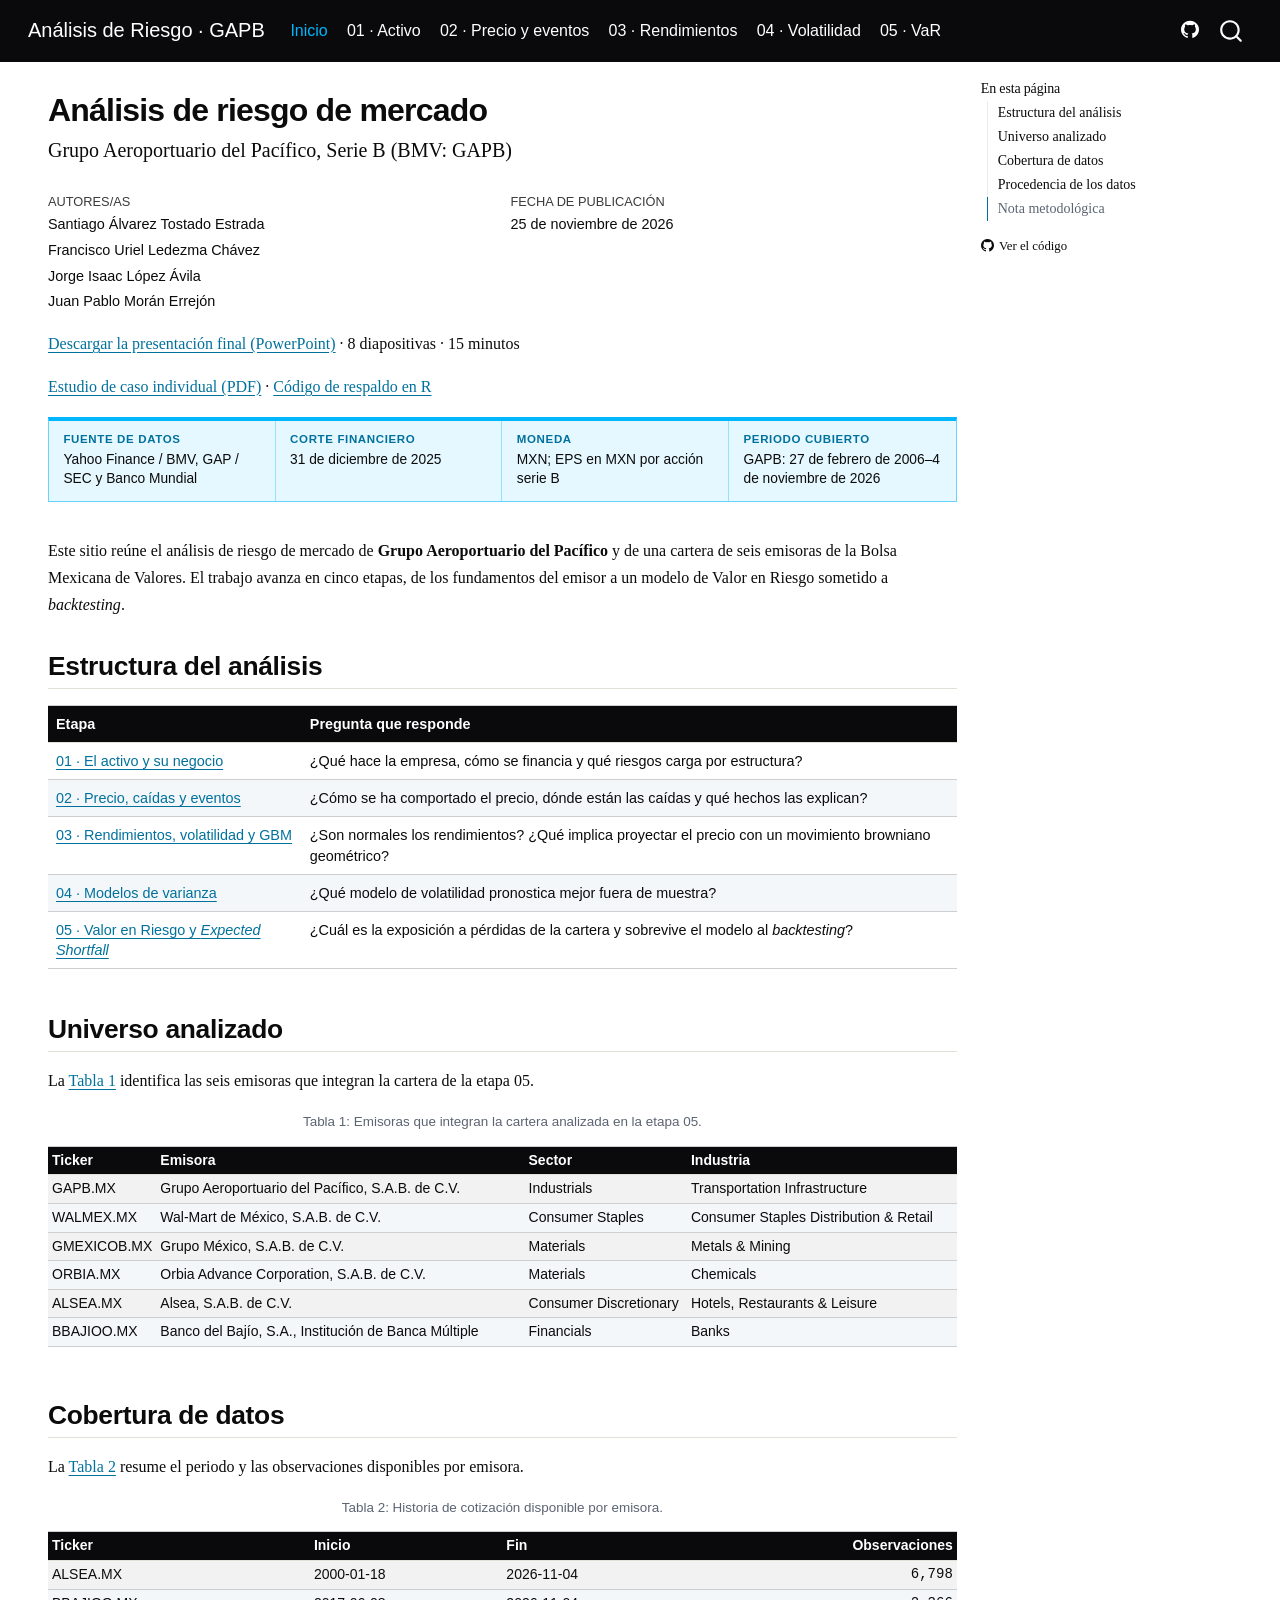
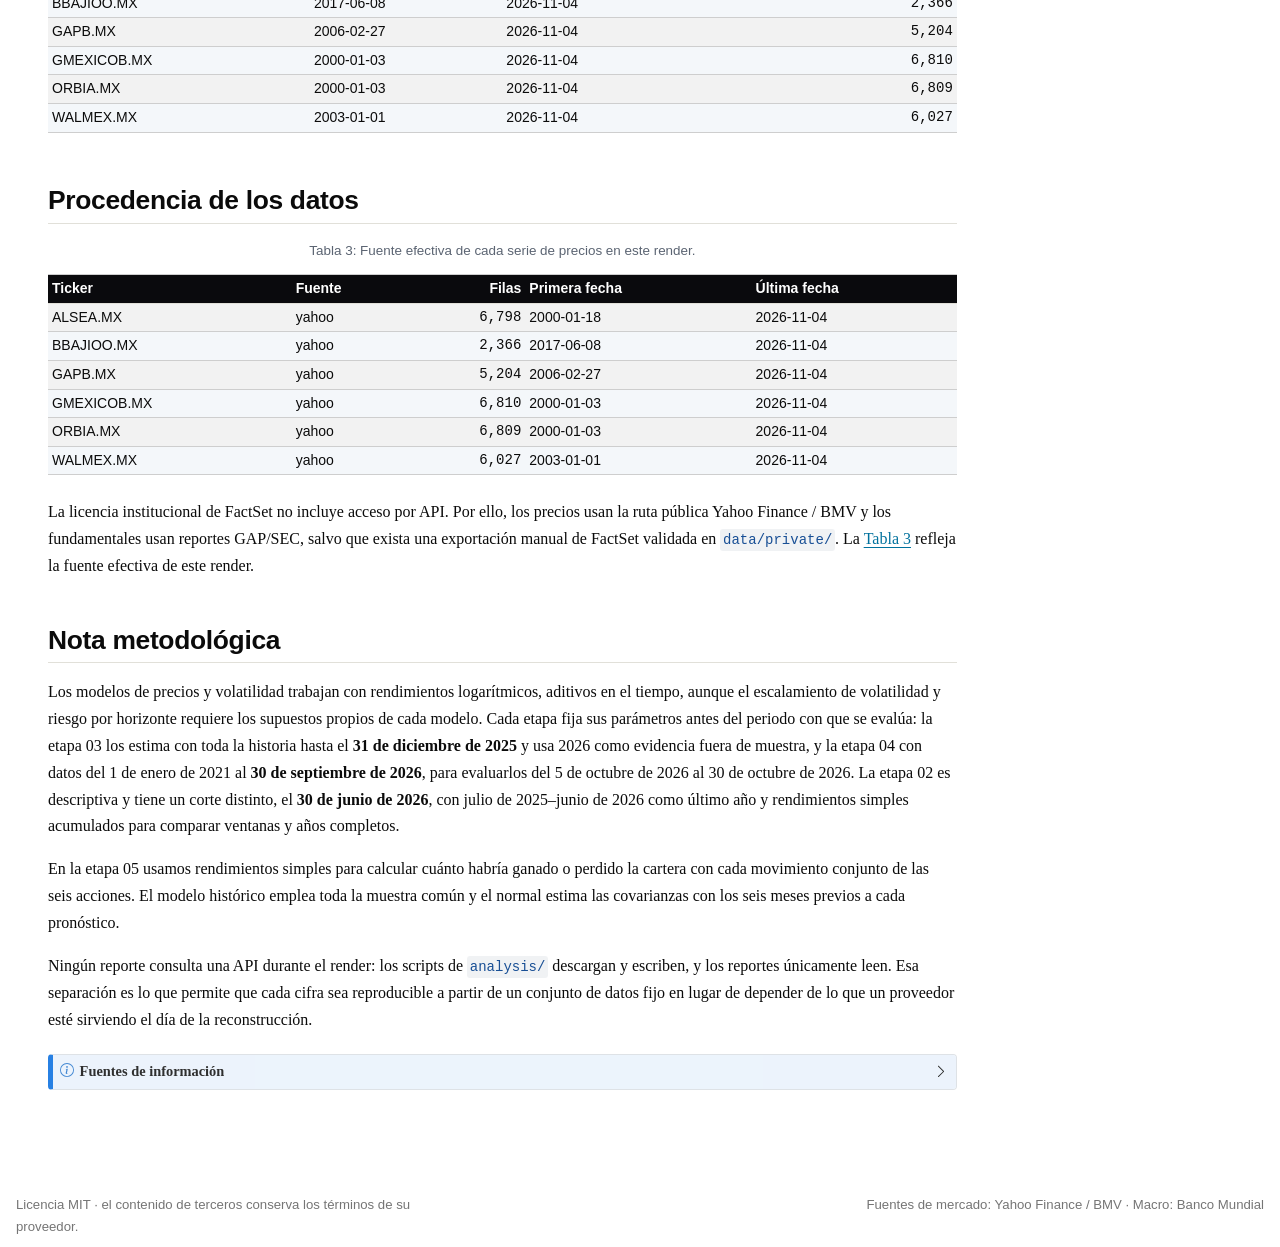
==== commit cb2c57c8: "docs: lead with the final presentation and link its supporting analysis" ====
--- a/docs/index.html
+++ b/docs/index.html
@@ -181,7 +181,7 @@
     <div>
     <div class="quarto-title-meta-heading">Fecha de publicación</div>
     <div class="quarto-title-meta-contents">
-      <p class="date">24 de noviembre de 2026</p>
+      <p class="date">25 de noviembre de 2026</p>
     </div>
   </div>
   
@@ -193,6 +193,8 @@
 </header>
 
 
+<p><strong><a href="https://raw.githubusercontent.com/Urielledezma/GAPB-Risk-Analysis/main/presentacion/GAPB%20-%20Examen%20final%20de%20An%C3%A1lisis%20del%20Riesgo.pptx">Descargar la presentación final (PowerPoint)</a></strong> · 8 diapositivas · 15 minutos</p>
+<p><a href="https://github.com/Urielledezma/GAPB-Risk-Analysis/blob/main/paper/GAPB.pdf">Estudio de caso individual (PDF)</a> · <a href="https://github.com/Urielledezma/GAPB-Risk-Analysis/tree/main/R">Código de respaldo en R</a></p>
 <dl class="report-meta" aria-label="Ficha técnica del proyecto">
 <div>
 <dt>
